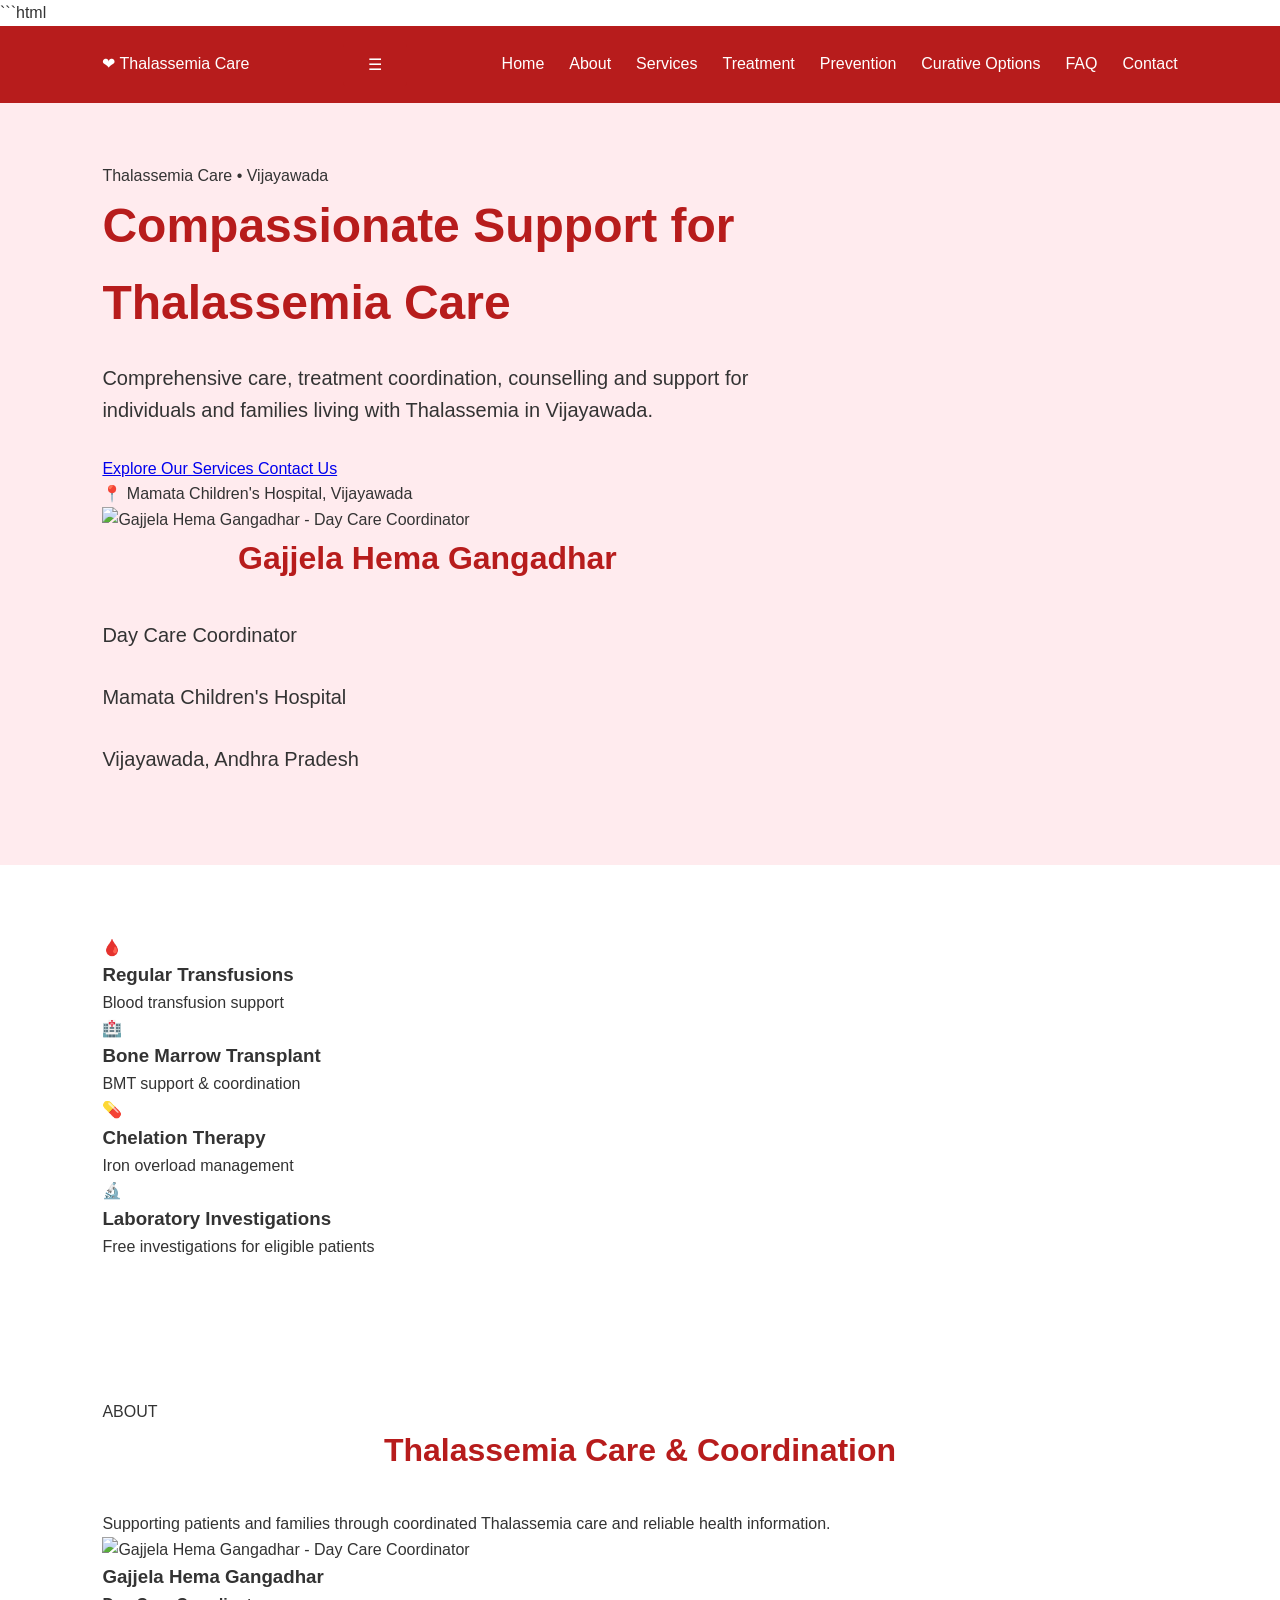
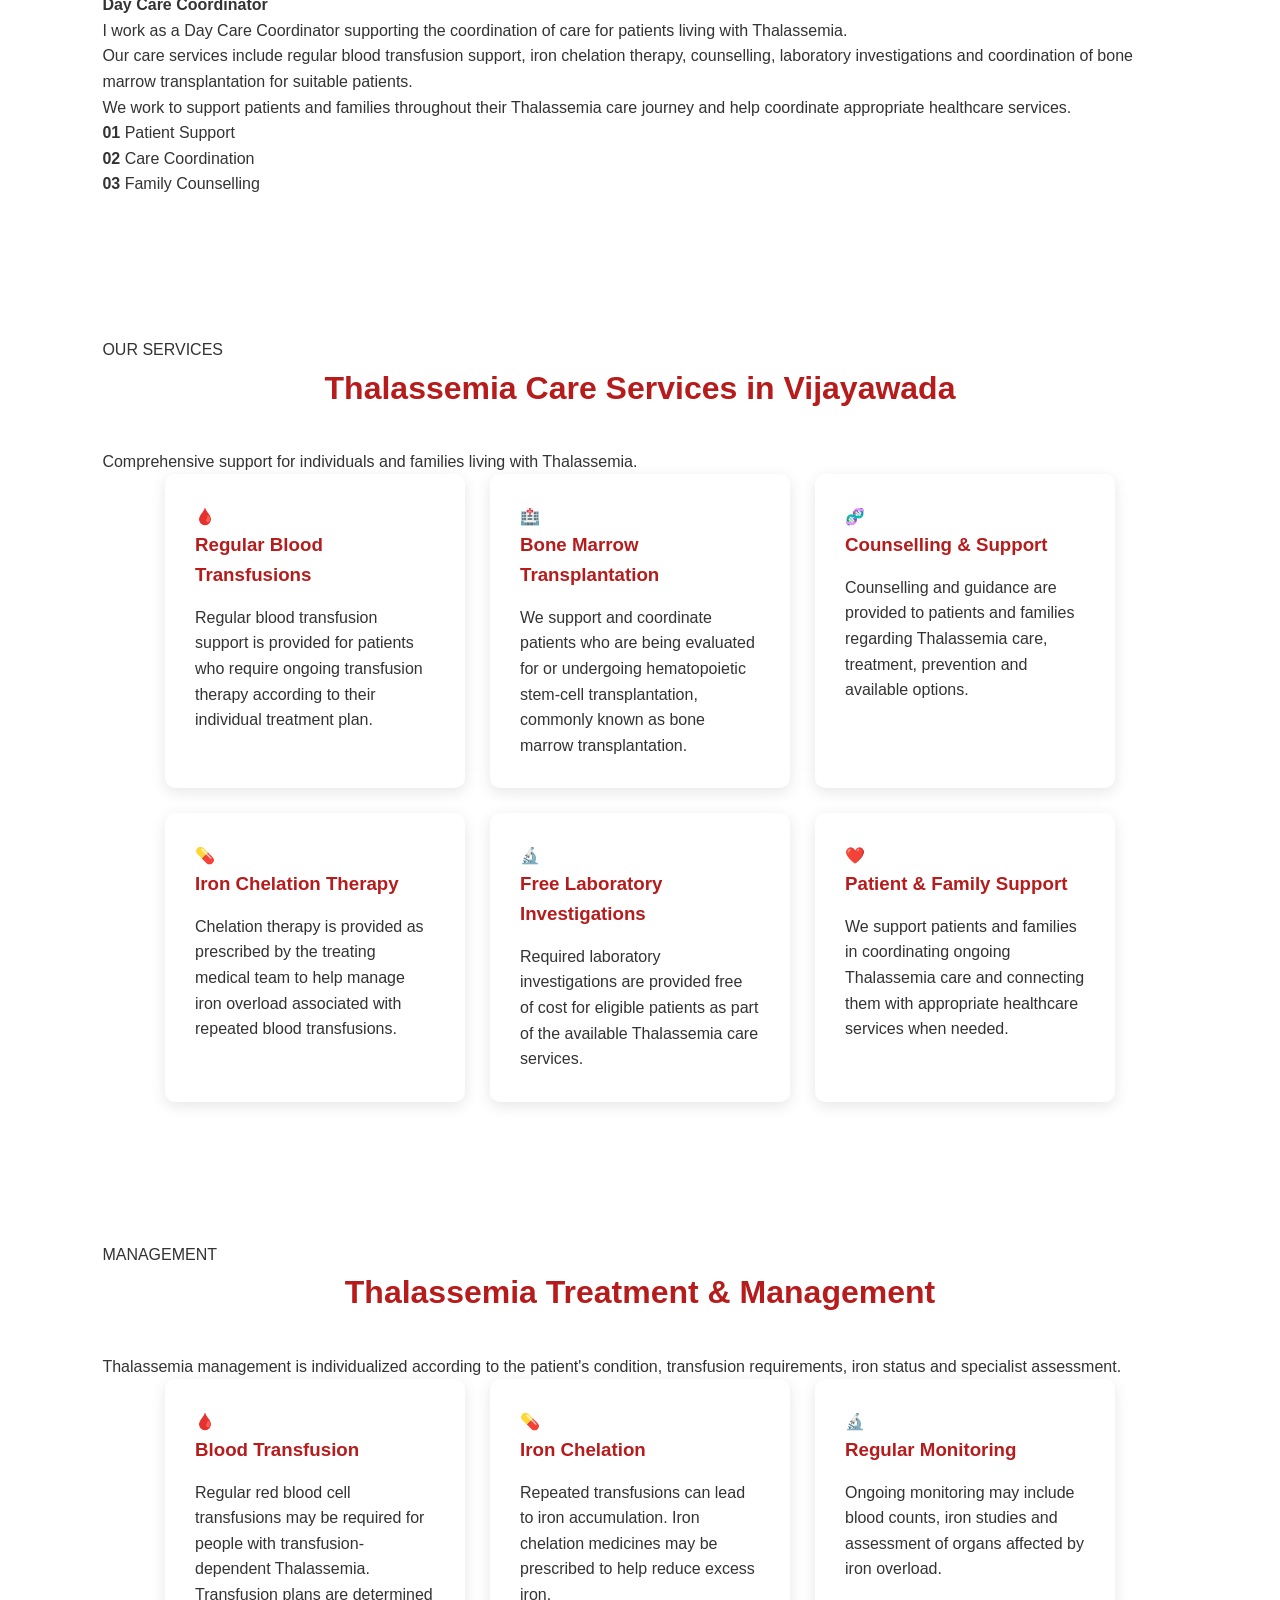
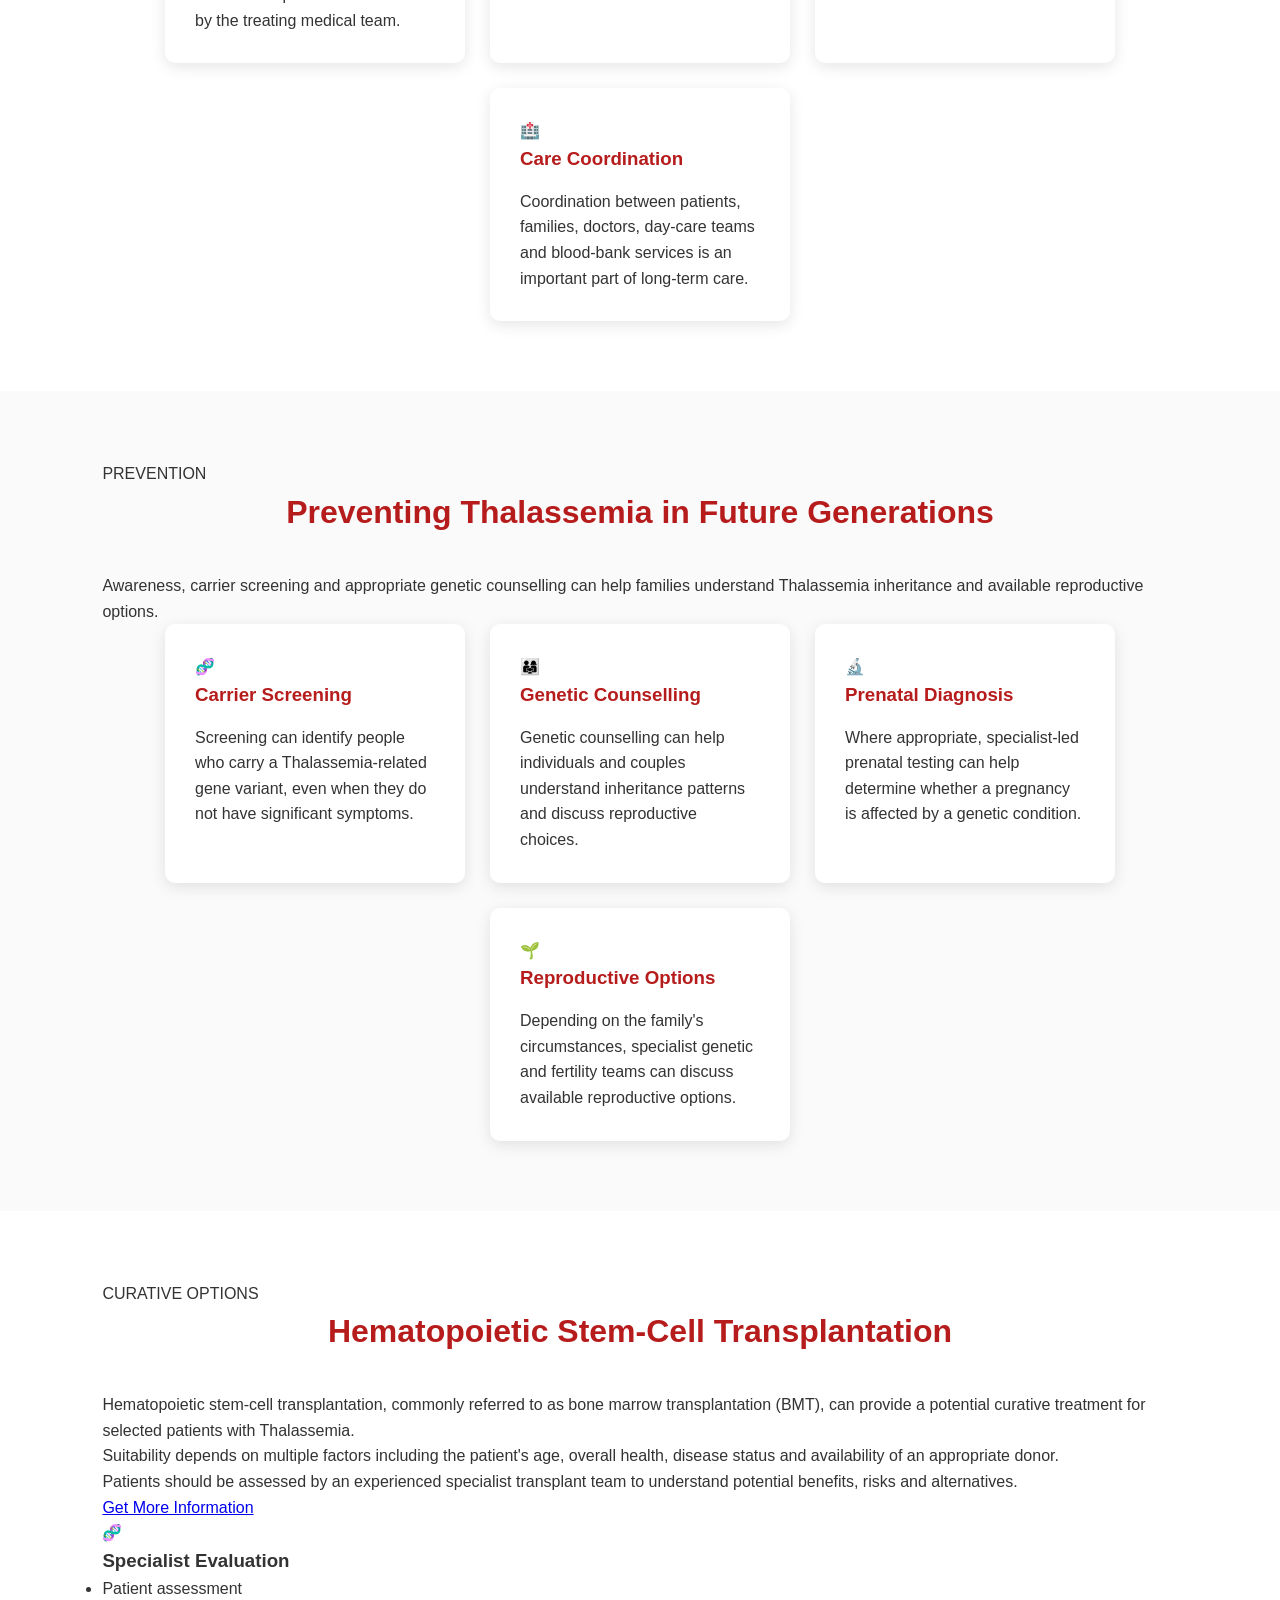
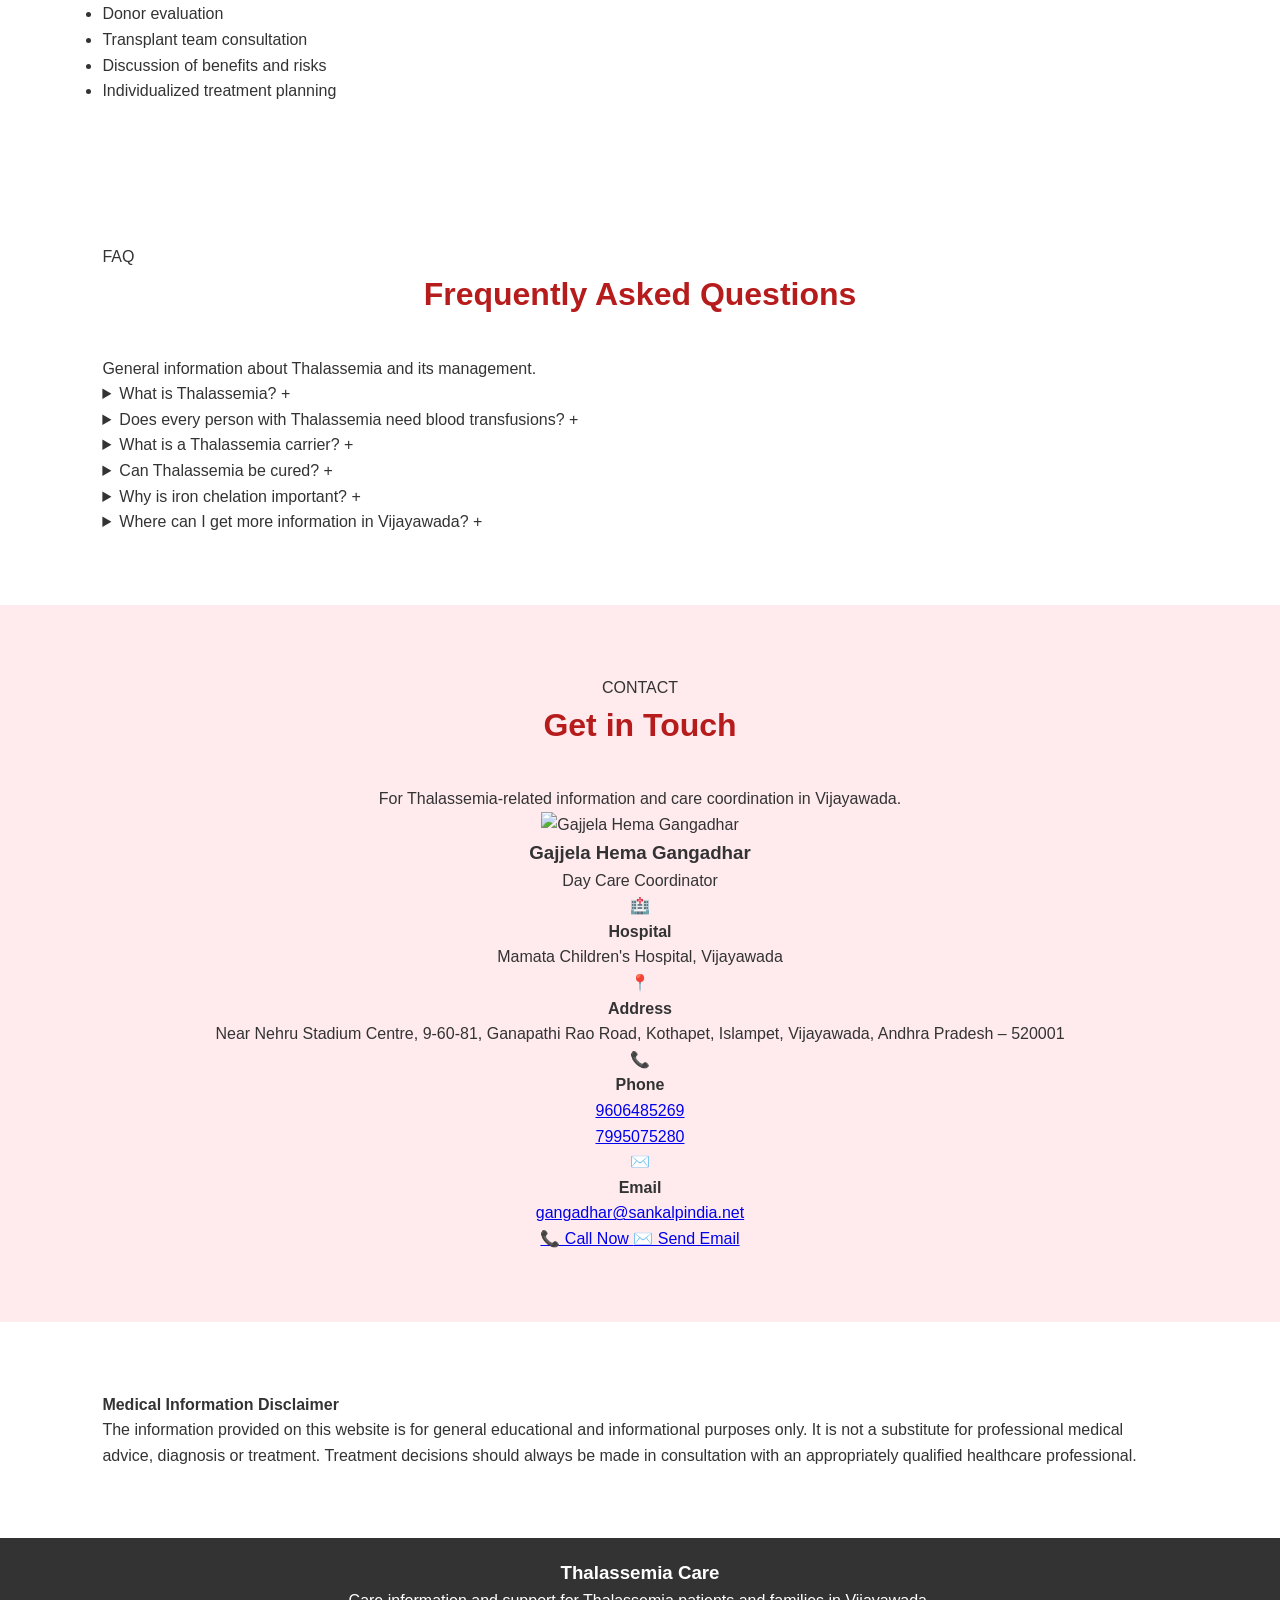
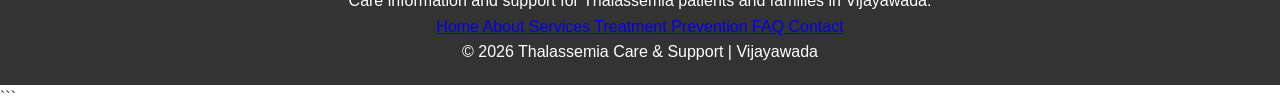
==== index.html @ 4e867a7e "Update index.html" ====
```html
<!DOCTYPE html>
<html lang="en">
<head>
    <meta charset="UTF-8">

    <meta name="viewport" content="width=device-width, initial-scale=1.0">

    <meta name="description"
        content="Thalassemia care and support in Vijayawada including regular blood transfusions, bone marrow transplantation support, counselling, iron chelation and laboratory investigations.">

    <meta name="keywords"
        content="Thalassemia Vijayawada, Thalassemia care Vijayawada, blood transfusion, bone marrow transplant, BMT, iron chelation, Thalassemia counselling, Thalassemia laboratory investigations, Mamata Children's Hospital">

    <meta name="author" content="Gajjela Hema Gangadhar">

    <meta name="robots" content="index, follow">

    <title>Thalassemia Care & Support | Vijayawada</title>

    <link rel="stylesheet" href="style.css">

    <!-- Structured Data -->
    <script type="application/ld+json">
    {
        "@context": "https://schema.org",
        "@type": "MedicalWebPage",
        "name": "Thalassemia Care & Support | Vijayawada",
        "description": "Thalassemia care and support including blood transfusion, counselling, iron chelation, laboratory investigations and bone marrow transplantation support.",
        "about": {
            "@type": "MedicalCondition",
            "name": "Thalassemia"
        },
        "author": {
            "@type": "Person",
            "name": "Gajjela Hema Gangadhar",
            "jobTitle": "Day Care Coordinator"
        },
        "medicalAudience": "Patient",
        "inLanguage": "en-IN"
    }
    </script>
</head>

<body>

    <!-- ================= HEADER ================= -->

    <header class="header">

        <nav class="navbar">

            <a href="#home" class="logo">
                <span class="logo-icon">❤</span>
                <span>Thalassemia Care</span>
            </a>

            <button
                class="menu-toggle"
                id="menuToggle"
                aria-label="Open navigation">
                ☰
            </button>

            <ul class="nav-links" id="navLinks">

                <li>
                    <a href="#home">Home</a>
                </li>

                <li>
                    <a href="#about">About</a>
                </li>

                <li>
                    <a href="#services">Services</a>
                </li>

                <li>
                    <a href="#treatment">Treatment</a>
                </li>

                <li>
                    <a href="#prevention">Prevention</a>
                </li>

                <li>
                    <a href="#cure">Curative Options</a>
                </li>

                <li>
                    <a href="#faq">FAQ</a>
                </li>

                <li>
                    <a href="#contact">Contact</a>
                </li>

            </ul>

        </nav>

    </header>


    <!-- ================= MAIN ================= -->

    <main>


        <!-- ================= HERO ================= -->

        <section id="home" class="hero">

            <div class="hero-container">

                <div class="hero-content">

                    <div class="hero-badge">
                        Thalassemia Care • Vijayawada
                    </div>

                    <h1>
                        Compassionate Support for
                        <span>Thalassemia Care</span>
                    </h1>

                    <p>
                        Comprehensive care, treatment coordination,
                        counselling and support for individuals and
                        families living with Thalassemia in Vijayawada.
                    </p>

                    <div class="hero-buttons">

                        <a
                            href="#services"
                            class="btn btn-primary">
                            Explore Our Services
                        </a>

                        <a
                            href="#contact"
                            class="btn btn-outline">
                            Contact Us
                        </a>

                    </div>

                    <div class="hero-location">
                        📍 Mamata Children's Hospital, Vijayawada
                    </div>

                </div>


                <!-- Profile -->

                <div class="hero-profile">

                    <div class="profile-card">

                        <div class="profile-image-wrapper">

                            <img
                                src="hema.jpg"
                                alt="Gajjela Hema Gangadhar - Day Care Coordinator"
                                class="profile-image">

                        </div>

                        <div class="profile-info">

                            <h2>
                                Gajjela Hema Gangadhar
                            </h2>

                            <p class="designation">
                                Day Care Coordinator
                            </p>

                            <p class="hospital">
                                Mamata Children's Hospital
                            </p>

                            <p class="city">
                                Vijayawada, Andhra Pradesh
                            </p>

                        </div>

                    </div>

                </div>

            </div>

        </section>


        <!-- ================= QUICK INFO ================= -->

        <section class="quick-info">

            <div class="quick-container">

                <div class="quick-item">

                    <div class="quick-icon">
                        🩸
                    </div>

                    <div>
                        <h3>
                            Regular Transfusions
                        </h3>

                        <p>
                            Blood transfusion support
                        </p>
                    </div>

                </div>


                <div class="quick-item">

                    <div class="quick-icon">
                        🏥
                    </div>

                    <div>
                        <h3>
                            Bone Marrow Transplant
                        </h3>

                        <p>
                            BMT support & coordination
                        </p>
                    </div>

                </div>


                <div class="quick-item">

                    <div class="quick-icon">
                        💊
                    </div>

                    <div>
                        <h3>
                            Chelation Therapy
                        </h3>

                        <p>
                            Iron overload management
                        </p>
                    </div>

                </div>


                <div class="quick-item">

                    <div class="quick-icon">
                        🔬
                    </div>

                    <div>
                        <h3>
                            Laboratory Investigations
                        </h3>

                        <p>
                            Free investigations for eligible patients
                        </p>
                    </div>

                </div>

            </div>

        </section>


        <!-- ================= ABOUT ================= -->

        <section id="about" class="section about-section">

            <div class="section-heading">

                <span class="section-label">
                    ABOUT
                </span>

                <h2>
                    Thalassemia Care & Coordination
                </h2>

                <p>
                    Supporting patients and families through coordinated
                    Thalassemia care and reliable health information.
                </p>

            </div>


            <div class="about-container">

                <div class="about-image">

                    <img
                        src="hema.jpg"
                        alt="Gajjela Hema Gangadhar - Day Care Coordinator">

                </div>


                <div class="about-content">

                    <h3>
                        Gajjela Hema Gangadhar
                    </h3>

                    <h4>
                        Day Care Coordinator
                    </h4>

                    <p>
                        I work as a Day Care Coordinator supporting the
                        coordination of care for patients living with
                        Thalassemia.
                    </p>

                    <p>
                        Our care services include regular blood transfusion
                        support, iron chelation therapy, counselling,
                        laboratory investigations and coordination of
                        bone marrow transplantation for suitable patients.
                    </p>

                    <p>
                        We work to support patients and families throughout
                        their Thalassemia care journey and help coordinate
                        appropriate healthcare services.
                    </p>


                    <div class="about-highlights">

                        <div>
                            <strong>01</strong>
                            <span>
                                Patient Support
                            </span>
                        </div>

                        <div>
                            <strong>02</strong>
                            <span>
                                Care Coordination
                            </span>
                        </div>

                        <div>
                            <strong>03</strong>
                            <span>
                                Family Counselling
                            </span>
                        </div>

                    </div>

                </div>

            </div>

        </section>


        <!-- ================= SERVICES ================= -->

        <section
            id="services"
            class="section services-section">

            <div class="section-heading">

                <span class="section-label">
                    OUR SERVICES
                </span>

                <h2>
                    Thalassemia Care Services in Vijayawada
                </h2>

                <p>
                    Comprehensive support for individuals and families
                    living with Thalassemia.
                </p>

            </div>


            <div class="cards">


                <!-- Blood Transfusion -->

                <article class="card service-card">

                    <div class="card-icon">
                        🩸
                    </div>

                    <h3>
                        Regular Blood Transfusions
                    </h3>

                    <p>
                        Regular blood transfusion support is provided
                        for patients who require ongoing transfusion
                        therapy according to their individual treatment
                        plan.
                    </p>

                </article>


                <!-- BMT -->

                <article class="card service-card">

                    <div class="card-icon">
                        🏥
                    </div>

                    <h3>
                        Bone Marrow Transplantation
                    </h3>

                    <p>
                        We support and coordinate patients who are being
                        evaluated for or undergoing hematopoietic
                        stem-cell transplantation, commonly known as
                        bone marrow transplantation.
                    </p>

                </article>


                <!-- Counselling -->

                <article class="card service-card">

                    <div class="card-icon">
                        🧬
                    </div>

                    <h3>
                        Counselling & Support
                    </h3>

                    <p>
                        Counselling and guidance are provided to patients
                        and families regarding Thalassemia care, treatment,
                        prevention and available options.
                    </p>

                </article>


                <!-- Chelation -->

                <article class="card service-card">

                    <div class="card-icon">
                        💊
                    </div>

                    <h3>
                        Iron Chelation Therapy
                    </h3>

                    <p>
                        Chelation therapy is provided as prescribed by
                        the treating medical team to help manage iron
                        overload associated with repeated blood
                        transfusions.
                    </p>

                </article>


                <!-- Laboratory -->

                <article class="card service-card">

                    <div class="card-icon">
                        🔬
                    </div>

                    <h3>
                        Free Laboratory Investigations
                    </h3>

                    <p>
                        Required laboratory investigations are provided
                        free of cost for eligible patients as part of
                        the available Thalassemia care services.
                    </p>

                </article>


                <!-- Patient Support -->

                <article class="card service-card">

                    <div class="card-icon">
                        ❤️
                    </div>

                    <h3>
                        Patient & Family Support
                    </h3>

                    <p>
                        We support patients and families in coordinating
                        ongoing Thalassemia care and connecting them
                        with appropriate healthcare services when needed.
                    </p>

                </article>

            </div>

        </section>


        <!-- ================= TREATMENT ================= -->

        <section
            id="treatment"
            class="section treatment-section">

            <div class="section-heading">

                <span class="section-label">
                    MANAGEMENT
                </span>

                <h2>
                    Thalassemia Treatment & Management
                </h2>

                <p>
                    Thalassemia management is individualized according
                    to the patient's condition, transfusion requirements,
                    iron status and specialist assessment.
                </p>

            </div>


            <div class="cards">

                <article class="card">

                    <div class="card-icon">
                        🩸
                    </div>

                    <h3>
                        Blood Transfusion
                    </h3>

                    <p>
                        Regular red blood cell transfusions may be required
                        for people with transfusion-dependent Thalassemia.
                        Transfusion plans are determined by the treating
                        medical team.
                    </p>

                </article>


                <article class="card">

                    <div class="card-icon">
                        💊
                    </div>

                    <h3>
                        Iron Chelation
                    </h3>

                    <p>
                        Repeated transfusions can lead to iron accumulation.
                        Iron chelation medicines may be prescribed to help
                        reduce excess iron.
                    </p>

                </article>


                <article class="card">

                    <div class="card-icon">
                        🔬
                    </div>

                    <h3>
                        Regular Monitoring
                    </h3>

                    <p>
                        Ongoing monitoring may include blood counts,
                        iron studies and assessment of organs affected
                        by iron overload.
                    </p>

                </article>


                <article class="card">

                    <div class="card-icon">
                        🏥
                    </div>

                    <h3>
                        Care Coordination
                    </h3>

                    <p>
                        Coordination between patients, families, doctors,
                        day-care teams and blood-bank services is an
                        important part of long-term care.
                    </p>

                </article>

            </div>

        </section>


        <!-- ================= PREVENTION ================= -->

        <section
            id="prevention"
            class="section prevention-section">

            <div class="section-heading">

                <span class="section-label">
                    PREVENTION
                </span>

                <h2>
                    Preventing Thalassemia in Future Generations
                </h2>

                <p>
                    Awareness, carrier screening and appropriate genetic
                    counselling can help families understand Thalassemia
                    inheritance and available reproductive options.
                </p>

            </div>


            <div class="cards">

                <article class="card prevention-card">

                    <div class="card-icon">
                        🧬
                    </div>

                    <h3>
                        Carrier Screening
                    </h3>

                    <p>
                        Screening can identify people who carry a
                        Thalassemia-related gene variant, even when
                        they do not have significant symptoms.
                    </p>

                </article>


                <article class="card prevention-card">

                    <div class="card-icon">
                        👨‍👩‍👧
                    </div>

                    <h3>
                        Genetic Counselling
                    </h3>

                    <p>
                        Genetic counselling can help individuals and
                        couples understand inheritance patterns and
                        discuss reproductive choices.
                    </p>

                </article>


                <article class="card prevention-card">

                    <div class="card-icon">
                        🔬
                    </div>

                    <h3>
                        Prenatal Diagnosis
                    </h3>

                    <p>
                        Where appropriate, specialist-led prenatal
                        testing can help determine whether a pregnancy
                        is affected by a genetic condition.
                    </p>

                </article>


                <article class="card prevention-card">

                    <div class="card-icon">
                        🌱
                    </div>

                    <h3>
                        Reproductive Options
                    </h3>

                    <p>
                        Depending on the family's circumstances,
                        specialist genetic and fertility teams can
                        discuss available reproductive options.
                    </p>

                </article>

            </div>

        </section>


        <!-- ================= CURATIVE OPTIONS ================= -->

        <section
            id="cure"
            class="section cure-section">

            <div class="cure-container">

                <div class="cure-content">

                    <span class="section-label">
                        CURATIVE OPTIONS
                    </span>

                    <h2>
                        Hematopoietic Stem-Cell Transplantation
                    </h2>

                    <p>
                        Hematopoietic stem-cell transplantation, commonly
                        referred to as bone marrow transplantation (BMT),
                        can provide a potential curative treatment for
                        selected patients with Thalassemia.
                    </p>

                    <p>
                        Suitability depends on multiple factors including
                        the patient's age, overall health, disease status
                        and availability of an appropriate donor.
                    </p>

                    <p>
                        Patients should be assessed by an experienced
                        specialist transplant team to understand potential
                        benefits, risks and alternatives.
                    </p>

                    <a
                        href="#contact"
                        class="btn btn-primary">
                        Get More Information
                    </a>

                </div>


                <div class="cure-box">

                    <div class="cure-box-icon">
                        🧬
                    </div>

                    <h3>
                        Specialist Evaluation
                    </h3>

                    <ul>

                        <li>
                            Patient assessment
                        </li>

                        <li>
                            Donor evaluation
                        </li>

                        <li>
                            Transplant team consultation
                        </li>

                        <li>
                            Discussion of benefits and risks
                        </li>

                        <li>
                            Individualized treatment planning
                        </li>

                    </ul>

                </div>

            </div>

        </section>


        <!-- ================= FAQ ================= -->

        <section
            id="faq"
            class="section faq-section">

            <div class="section-heading">

                <span class="section-label">
                    FAQ
                </span>

                <h2>
                    Frequently Asked Questions
                </h2>

                <p>
                    General information about Thalassemia and its management.
                </p>

            </div>


            <div class="faq-container">


                <details>

                    <summary>
                        What is Thalassemia?
                        <span>+</span>
                    </summary>

                    <p>
                        Thalassemia is an inherited blood disorder that
                        affects the body's ability to produce normal
                        haemoglobin. The severity and treatment requirements
                        vary between individuals.
                    </p>

                </details>


                <details>

                    <summary>
                        Does every person with Thalassemia need blood transfusions?
                        <span>+</span>
                    </summary>

                    <p>
                        No. Treatment requirements depend on the type and
                        severity of Thalassemia. People with transfusion-
                        dependent disease may require regular transfusions,
                        while others may not.
                    </p>

                </details>


                <details>

                    <summary>
                        What is a Thalassemia carrier?
                        <span>+</span>
                    </summary>

                    <p>
                        A carrier has a genetic change associated with
                        Thalassemia but generally does not have the severe
                        form of the disease. Carrier status can be identified
                        through appropriate blood and genetic testing.
                    </p>

                </details>


                <details>

                    <summary>
                        Can Thalassemia be cured?
                        <span>+</span>
                    </summary>

                    <p>
                        Hematopoietic stem-cell transplantation can be
                        potentially curative for selected patients.
                        Eligibility and suitability must be assessed by
                        a specialist transplant team.
                    </p>

                </details>


                <details>

                    <summary>
                        Why is iron chelation important?
                        <span>+</span>
                    </summary>

                    <p>
                        Repeated blood transfusions can cause iron to build
                        up in the body. Excess iron can affect organs, so
                        appropriate monitoring and chelation therapy may
                        be recommended by the treating team.
                    </p>

                </details>


                <details>

                    <summary>
                        Where can I get more information in Vijayawada?
                        <span>+</span>
                    </summary>

                    <p>
                        You can contact the Day Care Coordinator using the
                        contact details provided below for information and
                        care coordination at Mamata Children's Hospital,
                        Vijayawada.
                    </p>

                </details>

            </div>

        </section>


        <!-- ================= CONTACT ================= -->

        <section
            id="contact"
            class="section contact-section">

            <div class="contact-container">

                <div class="contact-heading">

                    <span class="section-label">
                        CONTACT
                    </span>

                    <h2>
                        Get in Touch
                    </h2>

                    <p>
                        For Thalassemia-related information and care
                        coordination in Vijayawada.
                    </p>

                </div>


                <div class="contact-card">


                    <div class="contact-profile">

                        <img
                            src="hema.jpg"
                            alt="Gajjela Hema Gangadhar">

                        <div>

                            <h3>
                                Gajjela Hema Gangadhar
                            </h3>

                            <p>
                                Day Care Coordinator
                            </p>

                        </div>

                    </div>


                    <div class="contact-details">


                        <div class="contact-item">

                            <span class="contact-icon">
                                🏥
                            </span>

                            <div>

                                <strong>
                                    Hospital
                                </strong>

                                <p>
                                    Mamata Children's Hospital,
                                    Vijayawada
                                </p>

                            </div>

                        </div>


                        <div class="contact-item">

                            <span class="contact-icon">
                                📍
                            </span>

                            <div>

                                <strong>
                                    Address
                                </strong>

                                <p>
                                    Near Nehru Stadium Centre,
                                    9-60-81, Ganapathi Rao Road,
                                    Kothapet, Islampet,
                                    Vijayawada, Andhra Pradesh – 520001
                                </p>

                            </div>

                        </div>


                        <div class="contact-item">

                            <span class="contact-icon">
                                📞
                            </span>

                            <div>

                                <strong>
                                    Phone
                                </strong>

                                <p>

                                    <a href="tel:+919606485269">
                                        9606485269
                                    </a>

                                    <br>

                                    <a href="tel:+917995075280">
                                        7995075280
                                    </a>

                                </p>

                            </div>

                        </div>


                        <div class="contact-item">

                            <span class="contact-icon">
                                ✉️
                            </span>

                            <div>

                                <strong>
                                    Email
                                </strong>

                                <p>

                                    <a href="mailto:gangadhar@sankalpindia.net">
                                        gangadhar@sankalpindia.net
                                    </a>

                                </p>

                            </div>

                        </div>

                    </div>


                    <div class="contact-buttons">

                        <a
                            href="tel:+919606485269"
                            class="btn btn-primary">
                            📞 Call Now
                        </a>

                        <a
                            href="mailto:gangadhar@sankalpindia.net"
                            class="btn btn-outline">
                            ✉️ Send Email
                        </a>

                    </div>

                </div>

            </div>

        </section>


        <!-- ================= DISCLAIMER ================= -->

        <section class="disclaimer">

            <div>

                <strong>
                    Medical Information Disclaimer
                </strong>

                <p>
                    The information provided on this website is for general
                    educational and informational purposes only. It is not
                    a substitute for professional medical advice, diagnosis
                    or treatment. Treatment decisions should always be made
                    in consultation with an appropriately qualified
                    healthcare professional.
                </p>

            </div>

        </section>

    </main>


    <!-- ================= FOOTER ================= -->

    <footer class="footer">

        <div class="footer-container">

            <div>

                <h3>
                    Thalassemia Care
                </h3>

                <p>
                    Care information and support for Thalassemia patients
                    and families in Vijayawada.
                </p>

            </div>


            <div class="footer-links">

                <a href="#home">
                    Home
                </a>

                <a href="#about">
                    About
                </a>

                <a href="#services">
                    Services
                </a>

                <a href="#treatment">
                    Treatment
                </a>

                <a href="#prevention">
                    Prevention
                </a>

                <a href="#faq">
                    FAQ
                </a>

                <a href="#contact">
                    Contact
                </a>

            </div>

        </div>


        <div class="footer-bottom">

            <p>
                © 2026 Thalassemia Care & Support | Vijayawada
            </p>

        </div>

    </footer>


    <script src="script.js"></script>

</body>
</html>
```
---- style.css ----
* {
    margin: 0;
    padding: 0;
    box-sizing: border-box;
}

body {
    font-family: Arial, sans-serif;
    line-height: 1.6;
    color: #333;
}

header {
    background: #b71c1c;
    color: white;
    padding: 15px 8%;
}

nav {
    display: flex;
    justify-content: space-between;
    align-items: center;
}

nav ul {
    display: flex;
    list-style: none;
    gap: 25px;
}

nav a {
    color: white;
    text-decoration: none;
}

.hero {
    min-height: 500px;
    display: flex;
    align-items: center;
    padding: 60px 8%;
    background: #ffebee;
}

.hero-content {
    max-width: 650px;
}

.hero h1 {
    font-size: 48px;
    color: #b71c1c;
    margin-bottom: 20px;
}

.hero p {
    font-size: 20px;
    margin-bottom: 30px;
}

button {
    background: #b71c1c;
    color: white;
    border: none;
    padding: 14px 25px;
    border-radius: 6px;
    cursor: pointer;
    font-size: 16px;
}

section {
    padding: 70px 8%;
}

section h2 {
    text-align: center;
    color: #b71c1c;
    margin-bottom: 35px;
    font-size: 32px;
}

section > p {
    max-width: 900px;
    margin: 10px auto;
    text-align: center;
}

.cards {
    display: flex;
    justify-content: center;
    gap: 25px;
    flex-wrap: wrap;
}

.card {
    width: 300px;
    padding: 30px;
    background: white;
    border-radius: 10px;
    box-shadow: 0 4px 15px rgba(0,0,0,0.1);
}

.card h3 {
    color: #b71c1c;
    margin-bottom: 15px;
}

#prevention {
    background: #fafafa;
}

#contact {
    text-align: center;
    background: #ffebee;
}

footer {
    background: #333;
    color: white;
    text-align: center;
    padding: 20px;
}


/* Mobile Responsive */

@media (max-width: 768px) {

    nav {
        flex-direction: column;
        gap: 15px;
    }

    nav ul {
        flex-wrap: wrap;
        justify-content: center;
    }

    .hero h1 {
        font-size: 36px;
    }

    .cards {
        flex-direction: column;
        align-items: center;
    }

}
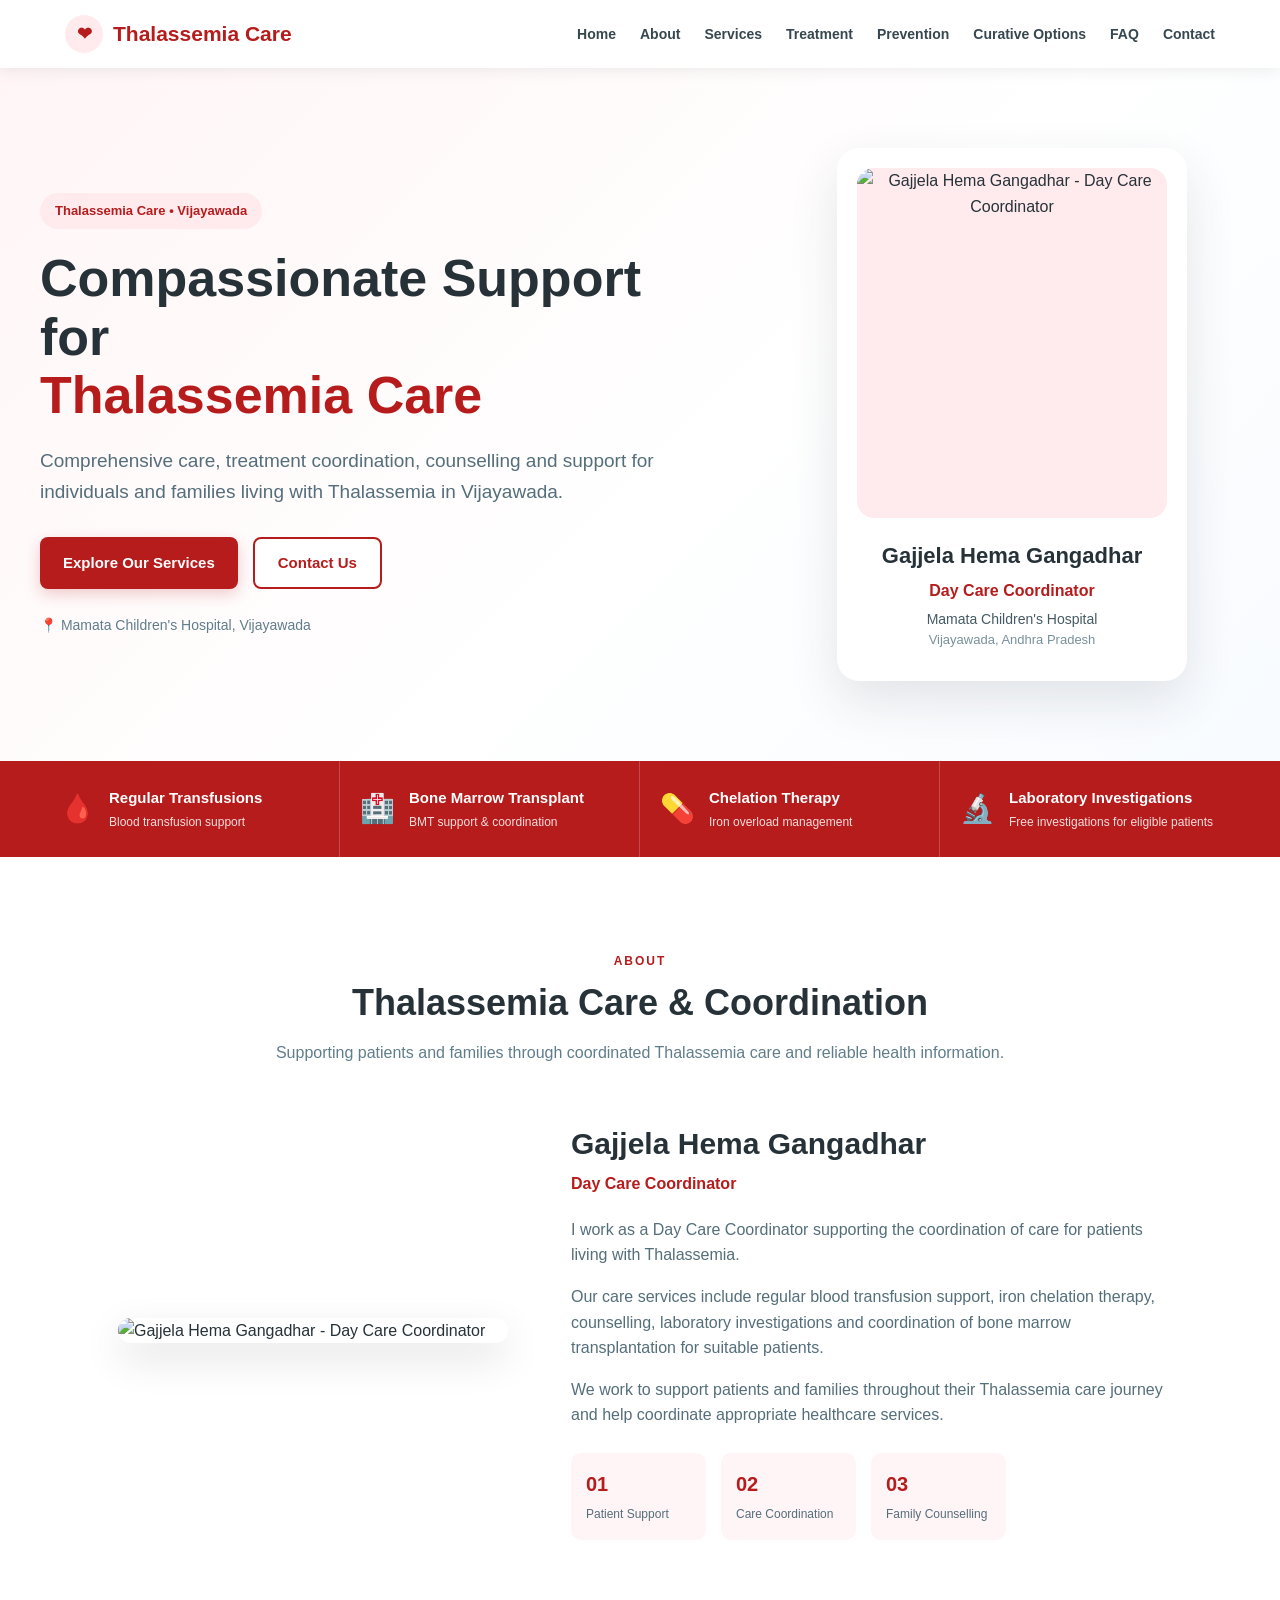
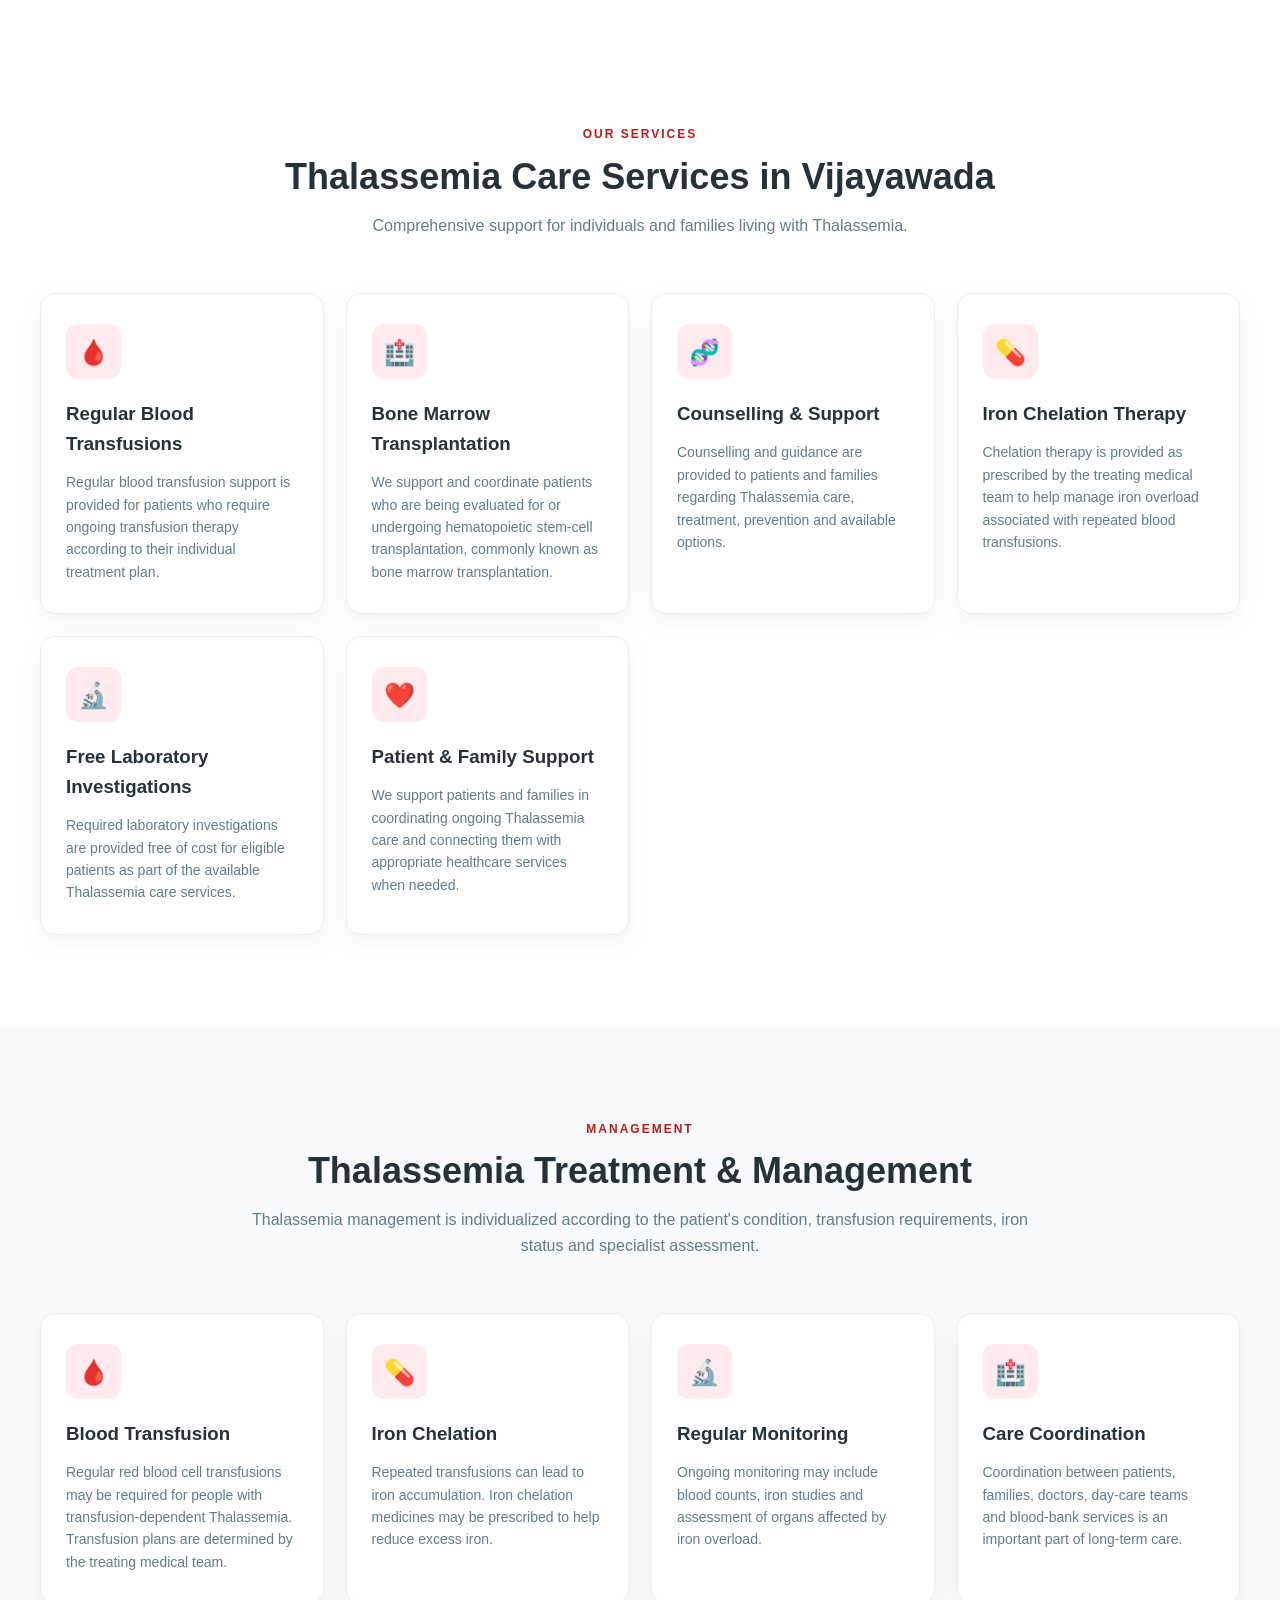
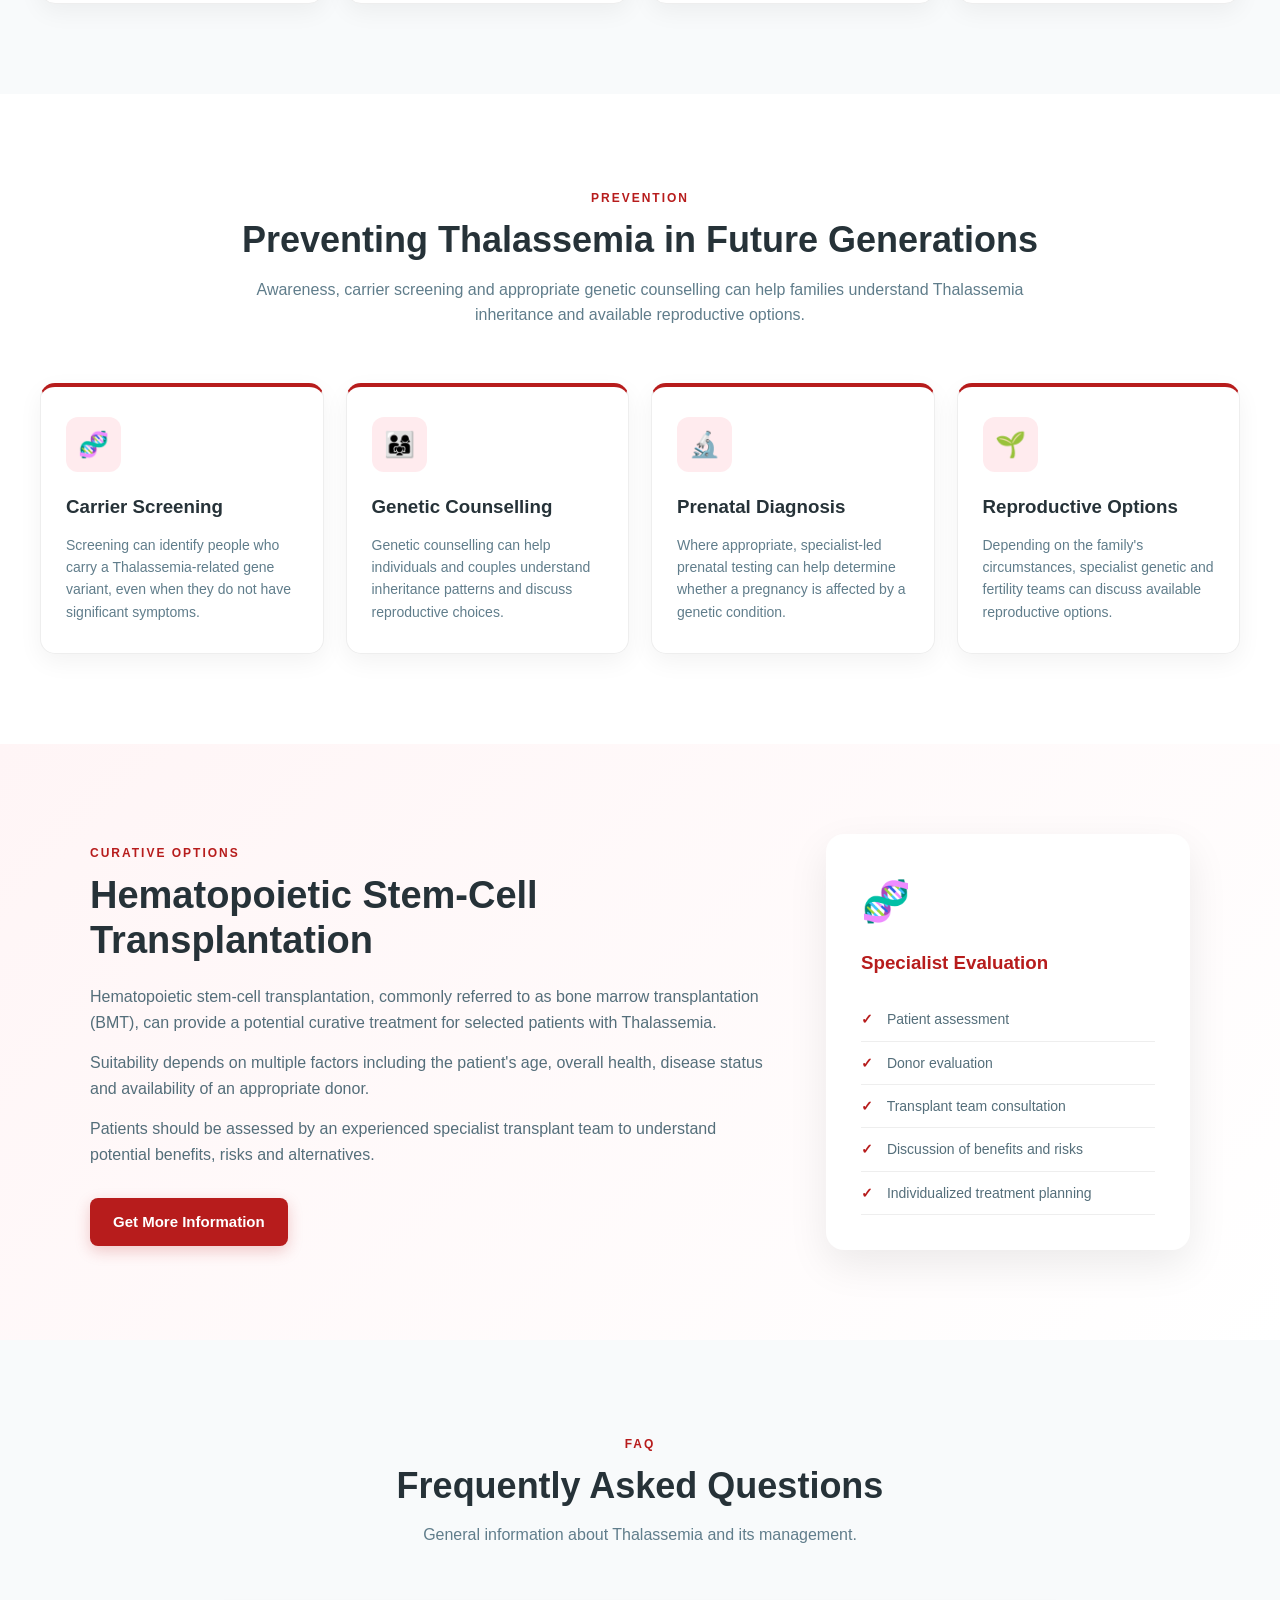
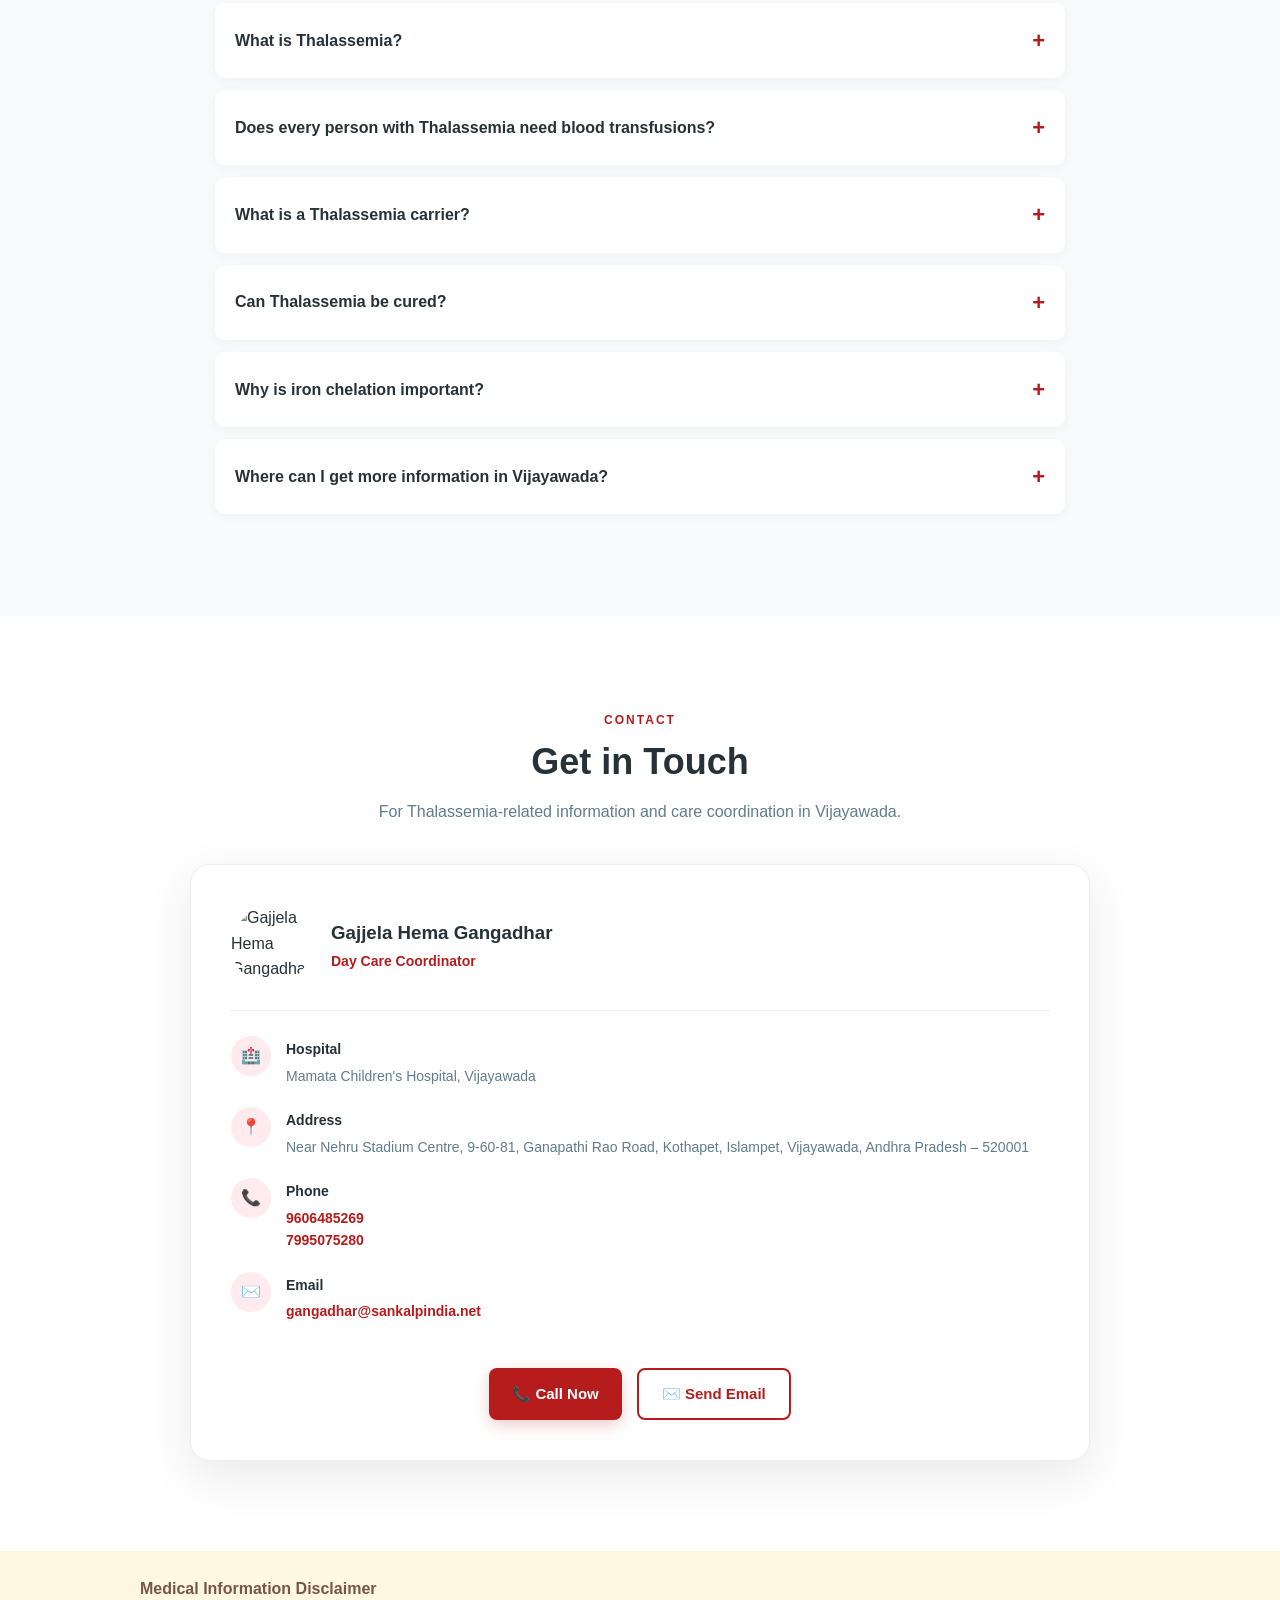
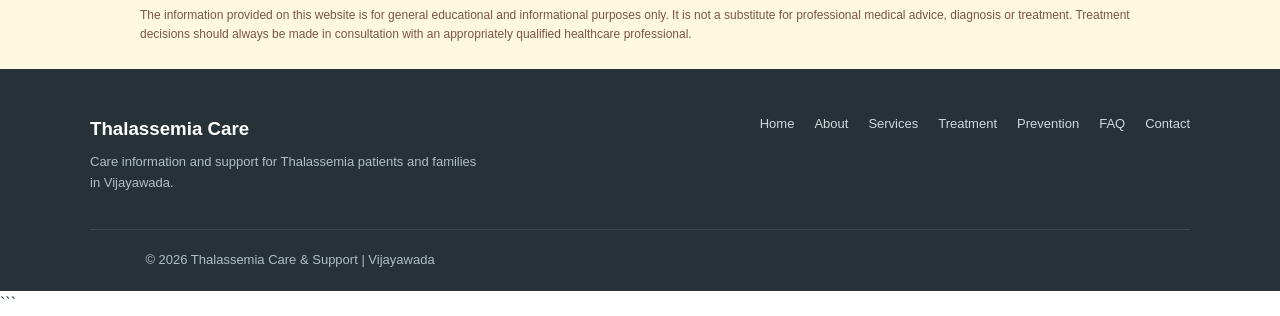
==== commit 40afa533: "Update index.html" ====
--- a/index.html
+++ b/index.html
@@ -1,4 +1,4 @@
-```html
+
 <!DOCTYPE html>
 <html lang="en">
 <head>
--- a/style.css
+++ b/style.css
@@ -1,146 +1,1119 @@
+/* =========================================
+   RESET
+========================================= */
+
 * {
     margin: 0;
     padding: 0;
     box-sizing: border-box;
 }
 
+html {
+    scroll-behavior: smooth;
+    scroll-padding-top: 80px;
+}
+
 body {
-    font-family: Arial, sans-serif;
+    font-family: Arial, Helvetica, sans-serif;
     line-height: 1.6;
-    color: #333;
-}
-
-header {
+    color: #263238;
+    background: #ffffff;
+}
+
+img {
+    max-width: 100%;
+    display: block;
+}
+
+a {
+    text-decoration: none;
+}
+
+button {
+    font-family: inherit;
+}
+
+
+/* =========================================
+   HEADER
+========================================= */
+
+.header {
+    position: sticky;
+    top: 0;
+    z-index: 1000;
+    background: #ffffff;
+    box-shadow: 0 2px 15px rgba(0, 0, 0, 0.08);
+}
+
+.navbar {
+    max-width: 1200px;
+    margin: auto;
+    padding: 15px 25px;
+
+    display: flex;
+    align-items: center;
+    justify-content: space-between;
+}
+
+.logo {
+    display: flex;
+    align-items: center;
+    gap: 10px;
+
+    color: #b71c1c;
+    font-size: 21px;
+    font-weight: 700;
+}
+
+.logo-icon {
+    width: 38px;
+    height: 38px;
+
+    display: flex;
+    align-items: center;
+    justify-content: center;
+
+    background: #ffebee;
+    border-radius: 50%;
+
+    font-size: 18px;
+}
+
+.nav-links {
+    display: flex;
+    align-items: center;
+    gap: 24px;
+
+    list-style: none;
+}
+
+.nav-links a {
+    color: #37474f;
+    font-size: 14px;
+    font-weight: 600;
+
+    transition: 0.3s;
+}
+
+.nav-links a:hover {
+    color: #b71c1c;
+}
+
+.menu-toggle {
+    display: none;
+
+    border: none;
+    background: transparent;
+
+    font-size: 27px;
+    cursor: pointer;
+}
+
+
+/* =========================================
+   HERO
+========================================= */
+
+.hero {
+    background:
+        linear-gradient(
+            135deg,
+            #fff5f6 0%,
+            #ffffff 55%,
+            #f8fbff 100%
+        );
+
+    padding: 80px 25px;
+}
+
+.hero-container {
+    max-width: 1200px;
+    margin: auto;
+
+    display: grid;
+    grid-template-columns: 1.2fr 0.8fr;
+    gap: 60px;
+
+    align-items: center;
+}
+
+.hero-badge {
+    display: inline-block;
+
+    padding: 8px 15px;
+    margin-bottom: 20px;
+
+    background: #ffebee;
+    color: #b71c1c;
+
+    border-radius: 30px;
+
+    font-size: 13px;
+    font-weight: 700;
+}
+
+.hero h1 {
+    font-size: 52px;
+    line-height: 1.12;
+
+    color: #263238;
+
+    margin-bottom: 22px;
+}
+
+.hero h1 span {
+    display: block;
+    color: #b71c1c;
+}
+
+.hero-content > p {
+    max-width: 650px;
+
+    font-size: 19px;
+    color: #546e7a;
+
+    margin-bottom: 30px;
+}
+
+.hero-buttons {
+    display: flex;
+    gap: 15px;
+    flex-wrap: wrap;
+}
+
+.btn {
+    display: inline-flex;
+    align-items: center;
+    justify-content: center;
+
+    min-height: 48px;
+
+    padding: 12px 23px;
+
+    border-radius: 8px;
+
+    font-size: 15px;
+    font-weight: 700;
+
+    transition: 0.3s;
+}
+
+.btn-primary {
     background: #b71c1c;
-    color: white;
-    padding: 15px 8%;
-}
-
-nav {
+    color: #ffffff;
+
+    box-shadow: 0 5px 15px rgba(183, 28, 28, 0.22);
+}
+
+.btn-primary:hover {
+    background: #8e1515;
+    transform: translateY(-2px);
+}
+
+.btn-outline {
+    border: 2px solid #b71c1c;
+    color: #b71c1c;
+    background: #ffffff;
+}
+
+.btn-outline:hover {
+    background: #ffebee;
+}
+
+.hero-location {
+    margin-top: 25px;
+
+    color: #607d8b;
+    font-size: 14px;
+}
+
+
+/* =========================================
+   PROFILE CARD
+========================================= */
+
+.hero-profile {
+    display: flex;
+    justify-content: center;
+}
+
+.profile-card {
+    width: 350px;
+
+    background: #ffffff;
+
+    border-radius: 22px;
+
+    padding: 20px;
+
+    box-shadow:
+        0 20px 50px rgba(38, 50, 56, 0.12);
+
+    text-align: center;
+}
+
+.profile-image-wrapper {
+    width: 100%;
+    height: 350px;
+
+    overflow: hidden;
+
+    border-radius: 17px;
+
+    background: #ffebee;
+}
+
+.profile-image {
+    width: 100%;
+    height: 100%;
+
+    object-fit: cover;
+}
+
+.profile-info {
+    padding: 20px 10px 10px;
+}
+
+.profile-info h2 {
+    color: #263238;
+    font-size: 22px;
+    margin-bottom: 5px;
+}
+
+.designation {
+    color: #b71c1c;
+    font-weight: 700;
+    margin-bottom: 4px;
+}
+
+.hospital {
+    color: #455a64;
+    font-size: 14px;
+}
+
+.city {
+    color: #78909c;
+    font-size: 13px;
+}
+
+
+/* =========================================
+   QUICK INFO
+========================================= */
+
+.quick-info {
+    background: #b71c1c;
+    color: #ffffff;
+}
+
+.quick-container {
+    max-width: 1200px;
+    margin: auto;
+
+    display: grid;
+    grid-template-columns: repeat(4, 1fr);
+}
+
+.quick-item {
+    display: flex;
+    align-items: center;
+    gap: 14px;
+
+    padding: 25px 20px;
+
+    border-right: 1px solid rgba(255, 255, 255, 0.2);
+}
+
+.quick-item:last-child {
+    border-right: none;
+}
+
+.quick-icon {
+    font-size: 28px;
+}
+
+.quick-item h3 {
+    font-size: 15px;
+    margin-bottom: 3px;
+}
+
+.quick-item p {
+    font-size: 12px;
+    opacity: 0.85;
+}
+
+
+/* =========================================
+   GENERAL SECTIONS
+========================================= */
+
+.section {
+    padding: 90px 25px;
+}
+
+.section-heading {
+    max-width: 800px;
+
+    margin: 0 auto 55px;
+
+    text-align: center;
+}
+
+.section-label {
+    display: inline-block;
+
+    color: #b71c1c;
+
+    font-size: 12px;
+    font-weight: 800;
+
+    letter-spacing: 2px;
+
+    margin-bottom: 10px;
+}
+
+.section-heading h2,
+.contact-heading h2 {
+    color: #263238;
+
+    font-size: 36px;
+    line-height: 1.2;
+
+    margin-bottom: 15px;
+}
+
+.section-heading p {
+    color: #607d8b;
+}
+
+
+/* =========================================
+   ABOUT
+========================================= */
+
+.about-section {
+    background: #ffffff;
+}
+
+.about-container {
+    max-width: 1050px;
+    margin: auto;
+
+    display: grid;
+    grid-template-columns: 0.8fr 1.2fr;
+    gap: 60px;
+
+    align-items: center;
+}
+
+.about-image img {
+    width: 100%;
+    max-width: 390px;
+
+    margin: auto;
+
+    border-radius: 20px;
+
+    box-shadow: 0 15px 40px rgba(0, 0, 0, 0.12);
+}
+
+.about-content h3 {
+    color: #263238;
+    font-size: 30px;
+    margin-bottom: 3px;
+}
+
+.about-content h4 {
+    color: #b71c1c;
+    margin-bottom: 20px;
+}
+
+.about-content p {
+    color: #546e7a;
+    margin-bottom: 16px;
+}
+
+.about-highlights {
+    display: flex;
+    gap: 15px;
+    margin-top: 25px;
+    flex-wrap: wrap;
+}
+
+.about-highlights div {
+    min-width: 135px;
+
+    padding: 15px;
+
+    background: #fff5f6;
+
+    border-radius: 10px;
+}
+
+.about-highlights strong {
+    display: block;
+
+    color: #b71c1c;
+    font-size: 20px;
+}
+
+.about-highlights span {
+    font-size: 12px;
+    color: #546e7a;
+}
+
+
+/* =========================================
+   CARDS
+========================================= */
+
+.treatment-section {
+    background: #f8fafb;
+}
+
+.cards {
+    max-width: 1200px;
+
+    margin: auto;
+
+    display: grid;
+    grid-template-columns: repeat(4, 1fr);
+    gap: 22px;
+}
+
+.card {
+    background: #ffffff;
+
+    padding: 30px 25px;
+
+    border-radius: 15px;
+
+    border: 1px solid #eeeeee;
+
+    box-shadow: 0 8px 25px rgba(0, 0, 0, 0.05);
+
+    transition: 0.3s;
+}
+
+.card:hover {
+    transform: translateY(-6px);
+
+    box-shadow: 0 15px 35px rgba(0, 0, 0, 0.09);
+}
+
+.card-icon {
+    width: 55px;
+    height: 55px;
+
+    display: flex;
+    align-items: center;
+    justify-content: center;
+
+    background: #ffebee;
+
+    border-radius: 12px;
+
+    font-size: 25px;
+
+    margin-bottom: 20px;
+}
+
+.card h3 {
+    color: #263238;
+    margin-bottom: 12px;
+}
+
+.card p {
+    color: #607d8b;
+    font-size: 14px;
+}
+
+
+/* =========================================
+   PREVENTION
+========================================= */
+
+.prevention-section {
+    background: #ffffff;
+}
+
+.prevention-card {
+    border-top: 4px solid #b71c1c;
+}
+
+
+/* =========================================
+   CURATIVE OPTIONS
+========================================= */
+
+.cure-section {
+    background:
+        linear-gradient(
+            135deg,
+            #fff5f6,
+            #ffffff
+        );
+}
+
+.cure-container {
+    max-width: 1100px;
+
+    margin: auto;
+
+    display: grid;
+    grid-template-columns: 1.3fr 0.7fr;
+    gap: 60px;
+
+    align-items: center;
+}
+
+.cure-content h2 {
+    font-size: 38px;
+    color: #263238;
+
+    line-height: 1.2;
+
+    margin-bottom: 20px;
+}
+
+.cure-content p {
+    color: #546e7a;
+    margin-bottom: 15px;
+}
+
+.cure-content .btn {
+    margin-top: 15px;
+}
+
+.cure-box {
+    background: #ffffff;
+
+    padding: 35px;
+
+    border-radius: 18px;
+
+    box-shadow: 0 15px 40px rgba(0, 0, 0, 0.08);
+}
+
+.cure-box-icon {
+    font-size: 40px;
+    margin-bottom: 15px;
+}
+
+.cure-box h3 {
+    color: #b71c1c;
+    margin-bottom: 20px;
+}
+
+.cure-box ul {
+    list-style: none;
+}
+
+.cure-box li {
+    padding: 10px 0;
+
+    border-bottom: 1px solid #eeeeee;
+
+    color: #546e7a;
+
+    font-size: 14px;
+}
+
+.cure-box li::before {
+    content: "✓";
+
+    color: #b71c1c;
+
+    font-weight: bold;
+
+    margin-right: 10px;
+}
+
+
+/* =========================================
+   FAQ
+========================================= */
+
+.faq-section {
+    background: #f8fafb;
+}
+
+.faq-container {
+    max-width: 850px;
+
+    margin: auto;
+}
+
+.faq-container details {
+    background: #ffffff;
+
+    margin-bottom: 12px;
+
+    border-radius: 10px;
+
+    box-shadow: 0 3px 12px rgba(0, 0, 0, 0.04);
+
+    overflow: hidden;
+}
+
+.faq-container summary {
+    padding: 20px;
+
+    cursor: pointer;
+
+    list-style: none;
+
+    font-weight: 700;
+
+    color: #263238;
+
     display: flex;
     justify-content: space-between;
     align-items: center;
 }
 
-nav ul {
-    display: flex;
-    list-style: none;
-    gap: 25px;
-}
-
-nav a {
-    color: white;
-    text-decoration: none;
-}
-
-.hero {
-    min-height: 500px;
-    display: flex;
-    align-items: center;
-    padding: 60px 8%;
+.faq-container summary::-webkit-details-marker {
+    display: none;
+}
+
+.faq-container summary span {
+    color: #b71c1c;
+    font-size: 22px;
+}
+
+.faq-container details[open] summary span {
+    transform: rotate(45deg);
+}
+
+.faq-container details p {
+    padding: 0 20px 20px;
+
+    color: #607d8b;
+
+    font-size: 14px;
+}
+
+
+/* =========================================
+   CONTACT
+========================================= */
+
+.contact-section {
+    background: #ffffff;
+}
+
+.contact-container {
+    max-width: 900px;
+    margin: auto;
+}
+
+.contact-heading {
+    text-align: center;
+    margin-bottom: 40px;
+}
+
+.contact-heading p {
+    color: #607d8b;
+}
+
+.contact-card {
+    background: #ffffff;
+
+    padding: 40px;
+
+    border-radius: 20px;
+
+    box-shadow: 0 15px 50px rgba(0, 0, 0, 0.09);
+
+    border: 1px solid #eeeeee;
+}
+
+.contact-profile {
+    display: flex;
+    align-items: center;
+
+    gap: 20px;
+
+    padding-bottom: 25px;
+
+    border-bottom: 1px solid #eeeeee;
+}
+
+.contact-profile img {
+    width: 80px;
+    height: 80px;
+
+    object-fit: cover;
+
+    border-radius: 50%;
+}
+
+.contact-profile h3 {
+    color: #263238;
+    margin-bottom: 3px;
+}
+
+.contact-profile p {
+    color: #b71c1c;
+    font-size: 14px;
+    font-weight: 700;
+}
+
+.contact-details {
+    padding: 25px 0;
+}
+
+.contact-item {
+    display: flex;
+
+    gap: 15px;
+
+    margin-bottom: 20px;
+}
+
+.contact-icon {
+    width: 40px;
+    height: 40px;
+
+    flex-shrink: 0;
+
+    display: flex;
+    align-items: center;
+    justify-content: center;
+
     background: #ffebee;
-}
-
-.hero-content {
-    max-width: 650px;
-}
-
-.hero h1 {
-    font-size: 48px;
-    color: #b71c1c;
-    margin-bottom: 20px;
-}
-
-.hero p {
-    font-size: 20px;
-    margin-bottom: 30px;
-}
-
-button {
-    background: #b71c1c;
-    color: white;
-    border: none;
-    padding: 14px 25px;
-    border-radius: 6px;
-    cursor: pointer;
-    font-size: 16px;
-}
-
-section {
-    padding: 70px 8%;
-}
-
-section h2 {
+
+    border-radius: 50%;
+}
+
+.contact-item strong {
+    color: #263238;
+
+    font-size: 14px;
+}
+
+.contact-item p {
+    color: #607d8b;
+
+    font-size: 14px;
+
+    margin-top: 3px;
+}
+
+.contact-item a {
+    color: #b71c1c;
+    font-weight: 600;
+}
+
+.contact-buttons {
+    display: flex;
+
+    justify-content: center;
+
+    gap: 15px;
+
+    flex-wrap: wrap;
+}
+
+
+/* =========================================
+   DISCLAIMER
+========================================= */
+
+.disclaimer {
+    background: #fff8e1;
+
+    padding: 25px;
+}
+
+.disclaimer > div {
+    max-width: 1000px;
+    margin: auto;
+}
+
+.disclaimer strong {
+    display: block;
+
+    color: #795548;
+
+    margin-bottom: 5px;
+}
+
+.disclaimer p {
+    color: #795548;
+
+    font-size: 12px;
+}
+
+
+/* =========================================
+   FOOTER
+========================================= */
+
+.footer {
+    background: #263238;
+    color: #ffffff;
+
+    padding: 45px 25px 20px;
+}
+
+.footer-container {
+    max-width: 1100px;
+
+    margin: auto;
+
+    display: flex;
+
+    justify-content: space-between;
+
+    gap: 40px;
+}
+
+.footer h3 {
+    margin-bottom: 8px;
+}
+
+.footer p {
+    color: #b0bec5;
+
+    font-size: 13px;
+
+    max-width: 400px;
+}
+
+.footer-links {
+    display: flex;
+
+    gap: 20px;
+
+    flex-wrap: wrap;
+
+    align-content: flex-start;
+}
+
+.footer-links a {
+    color: #cfd8dc;
+
+    font-size: 13px;
+}
+
+.footer-links a:hover {
+    color: #ffffff;
+}
+
+.footer-bottom {
+    max-width: 1100px;
+
+    margin: 35px auto 0;
+
+    padding-top: 20px;
+
+    border-top: 1px solid rgba(255,255,255,0.1);
+
     text-align: center;
-    color: #b71c1c;
-    margin-bottom: 35px;
-    font-size: 32px;
-}
-
-section > p {
-    max-width: 900px;
-    margin: 10px auto;
-    text-align: center;
-}
-
-.cards {
-    display: flex;
-    justify-content: center;
-    gap: 25px;
-    flex-wrap: wrap;
-}
-
-.card {
-    width: 300px;
-    padding: 30px;
-    background: white;
-    border-radius: 10px;
-    box-shadow: 0 4px 15px rgba(0,0,0,0.1);
-}
-
-.card h3 {
-    color: #b71c1c;
-    margin-bottom: 15px;
-}
-
-#prevention {
-    background: #fafafa;
-}
-
-#contact {
-    text-align: center;
-    background: #ffebee;
-}
-
-footer {
-    background: #333;
-    color: white;
-    text-align: center;
-    padding: 20px;
-}
-
-
-/* Mobile Responsive */
+}
+
+
+/* =========================================
+   MOBILE
+========================================= */
+
+@media (max-width: 1000px) {
+
+    .hero-container {
+        grid-template-columns: 1fr;
+        text-align: center;
+    }
+
+    .hero-content > p {
+        margin-left: auto;
+        margin-right: auto;
+    }
+
+    .hero-buttons {
+        justify-content: center;
+    }
+
+    .hero-location {
+        text-align: center;
+    }
+
+    .hero-profile {
+        margin-top: 20px;
+    }
+
+    .quick-container {
+        grid-template-columns: repeat(2, 1fr);
+    }
+
+    .quick-item:nth-child(2) {
+        border-right: none;
+    }
+
+    .cards {
+        grid-template-columns: repeat(2, 1fr);
+    }
+
+    .about-container {
+        grid-template-columns: 1fr;
+    }
+
+    .about-content {
+        text-align: center;
+    }
+
+    .about-highlights {
+        justify-content: center;
+    }
+
+    .cure-container {
+        grid-template-columns: 1fr;
+    }
+
+}
+
 
 @media (max-width: 768px) {
 
-    nav {
+    .navbar {
+        position: relative;
+    }
+
+    .menu-toggle {
+        display: block;
+    }
+
+    .nav-links {
+        display: none;
+
+        position: absolute;
+
+        top: 68px;
+        left: 0;
+        right: 0;
+
+        background: #ffffff;
+
+        padding: 20px;
+
         flex-direction: column;
-        gap: 15px;
-    }
-
-    nav ul {
-        flex-wrap: wrap;
-        justify-content: center;
+
+        gap: 18px;
+
+        box-shadow: 0 10px 20px rgba(0,0,0,0.08);
+    }
+
+    .nav-links.active {
+        display: flex;
+    }
+
+    .hero {
+        padding: 60px 20px;
     }
 
     .hero h1 {
-        font-size: 36px;
+        font-size: 38px;
+    }
+
+    .hero-content > p {
+        font-size: 17px;
+    }
+
+    .profile-card {
+        width: 100%;
+        max-width: 330px;
+    }
+
+    .profile-image-wrapper {
+        height: 320px;
+    }
+
+    .quick-container {
+        grid-template-columns: 1fr;
+    }
+
+    .quick-item {
+        border-right: none;
+        border-bottom: 1px solid rgba(255,255,255,0.2);
+    }
+
+    .quick-item:last-child {
+        border-bottom: none;
+    }
+
+    .section {
+        padding: 65px 20px;
+    }
+
+    .section-heading h2,
+    .contact-heading h2 {
+        font-size: 29px;
     }
 
     .cards {
+        grid-template-columns: 1fr;
+    }
+
+    .about-content h3 {
+        font-size: 26px;
+    }
+
+    .cure-content h2 {
+        font-size: 30px;
+    }
+
+    .contact-card {
+        padding: 25px 20px;
+    }
+
+    .contact-profile {
+        align-items: flex-start;
+    }
+
+    .footer-container {
         flex-direction: column;
-        align-items: center;
-    }
-
-}
+    }
+
+}
+
+
+@media (max-width: 480px) {
+
+    .logo {
+        font-size: 17px;
+    }
+
+    .hero h1 {
+        font-size: 32px;
+    }
+
+    .hero-buttons {
+        flex-direction: column;
+    }
+
+    .hero-buttons .btn {
+        width: 100%;
+    }
+
+    .profile-image-wrapper {
+        height: 300px;
+    }
+
+    .about-highlights {
+        flex-direction: column;
+    }
+
+    .about-highlights div {
+        width: 100%;
+    }
+
+    .contact-buttons {
+        flex-direction: column;
+    }
+
+    .contact-buttons .btn {
+        width: 100%;
+    }
+
+}
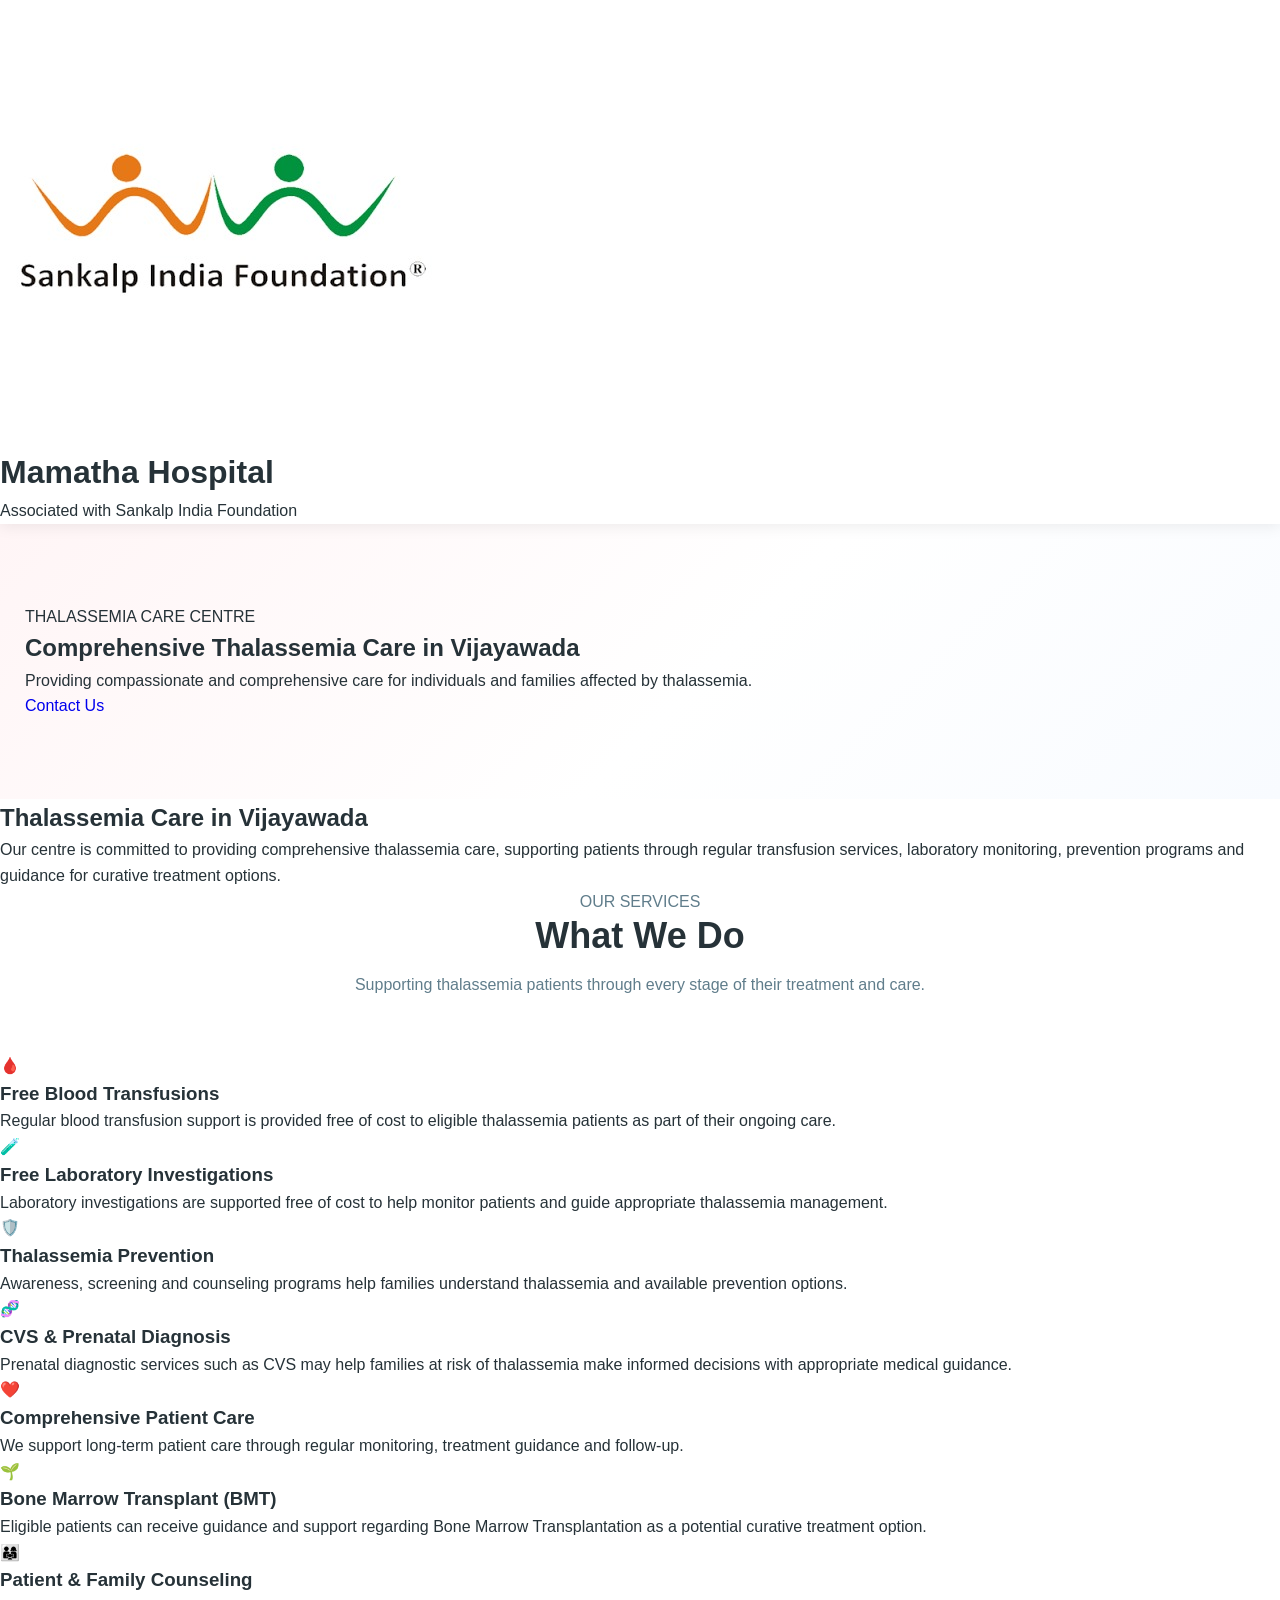
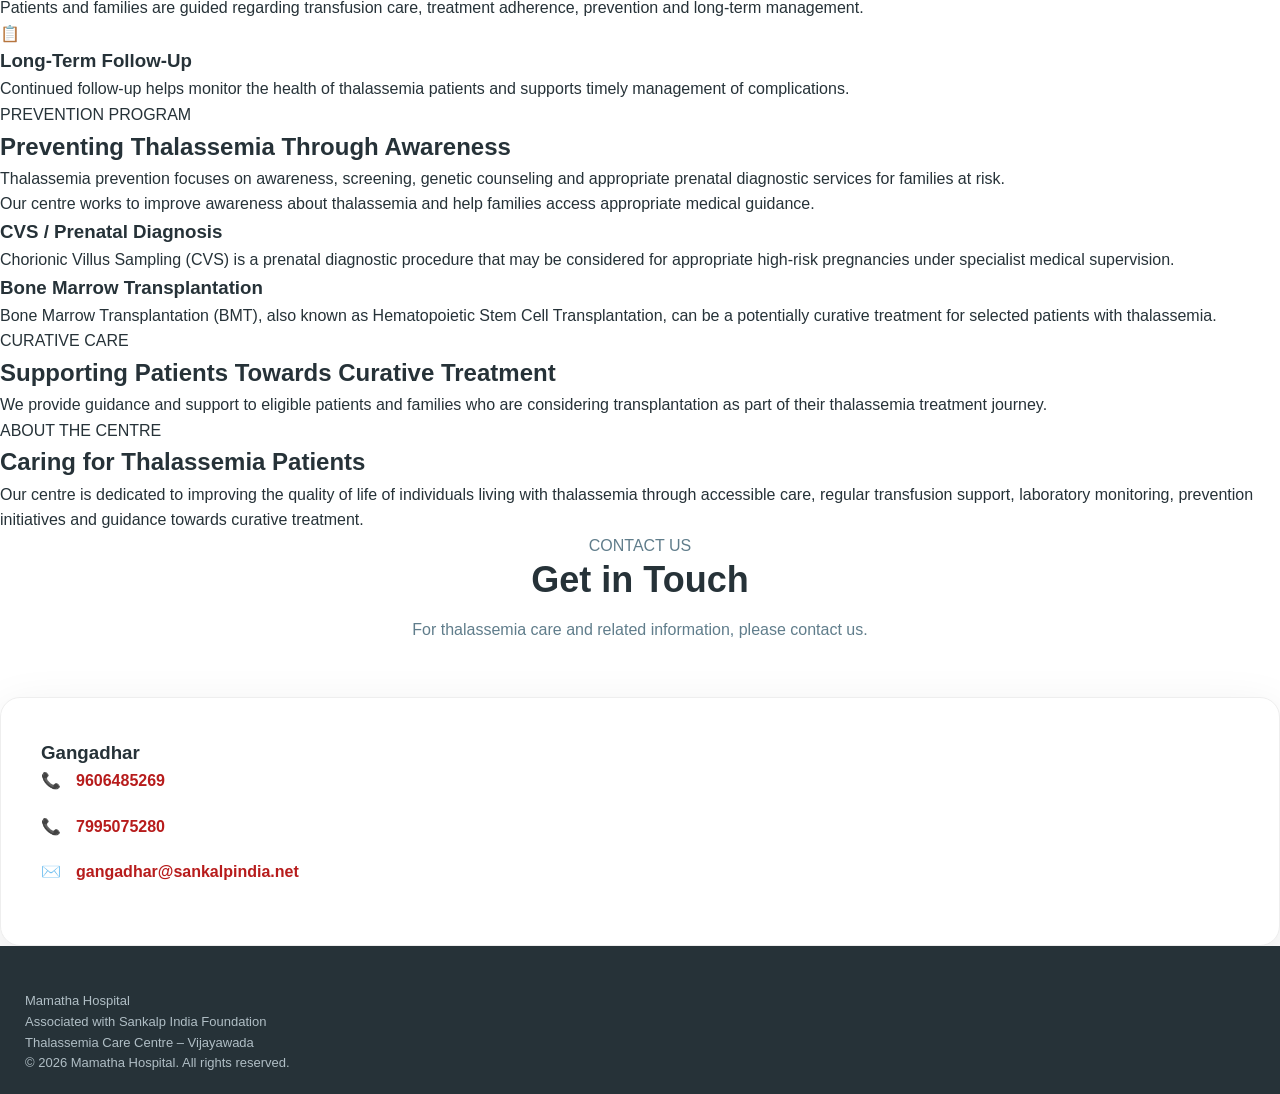
==== commit 22b158dd: "Update index.html" ====
--- a/index.html
+++ b/index.html
@@ -6,1238 +6,443 @@
 
     <meta name="viewport" content="width=device-width, initial-scale=1.0">
 
+    <title>Thalassemia Care Centre Vijayawada | Mamatha Hospital</title>
+
     <meta name="description"
-        content="Thalassemia care and support in Vijayawada including regular blood transfusions, bone marrow transplantation support, counselling, iron chelation and laboratory investigations.">
+        content="Thalassemia care and management in Vijayawada at Mamatha Hospital associated with Sankalp India Foundation. Free blood transfusions, free laboratory investigations, prevention programs, CVS and BMT support.">
 
     <meta name="keywords"
-        content="Thalassemia Vijayawada, Thalassemia care Vijayawada, blood transfusion, bone marrow transplant, BMT, iron chelation, Thalassemia counselling, Thalassemia laboratory investigations, Mamata Children's Hospital">
-
-    <meta name="author" content="Gajjela Hema Gangadhar">
-
-    <meta name="robots" content="index, follow">
-
-    <title>Thalassemia Care & Support | Vijayawada</title>
+        content="Thalassemia treatment Vijayawada, Thalassemia care Vijayawada, free blood transfusion Vijayawada, Mamatha Hospital, Sankalp India Foundation, CVS, BMT, Thalassemia prevention">
+
+    <meta name="author" content="Gangadhar">
 
     <link rel="stylesheet" href="style.css">
-
-    <!-- Structured Data -->
-    <script type="application/ld+json">
-    {
-        "@context": "https://schema.org",
-        "@type": "MedicalWebPage",
-        "name": "Thalassemia Care & Support | Vijayawada",
-        "description": "Thalassemia care and support including blood transfusion, counselling, iron chelation, laboratory investigations and bone marrow transplantation support.",
-        "about": {
-            "@type": "MedicalCondition",
-            "name": "Thalassemia"
-        },
-        "author": {
-            "@type": "Person",
-            "name": "Gajjela Hema Gangadhar",
-            "jobTitle": "Day Care Coordinator"
-        },
-        "medicalAudience": "Patient",
-        "inLanguage": "en-IN"
-    }
-    </script>
 </head>
 
 <body>
 
-    <!-- ================= HEADER ================= -->
-
+    <!-- HEADER -->
     <header class="header">
 
-        <nav class="navbar">
-
-            <a href="#home" class="logo">
-                <span class="logo-icon">❤</span>
-                <span>Thalassemia Care</span>
-            </a>
-
-            <button
-                class="menu-toggle"
-                id="menuToggle"
-                aria-label="Open navigation">
-                ☰
-            </button>
-
-            <ul class="nav-links" id="navLinks">
-
-                <li>
-                    <a href="#home">Home</a>
-                </li>
-
-                <li>
-                    <a href="#about">About</a>
-                </li>
-
-                <li>
-                    <a href="#services">Services</a>
-                </li>
-
-                <li>
-                    <a href="#treatment">Treatment</a>
-                </li>
-
-                <li>
-                    <a href="#prevention">Prevention</a>
-                </li>
-
-                <li>
-                    <a href="#cure">Curative Options</a>
-                </li>
-
-                <li>
-                    <a href="#faq">FAQ</a>
-                </li>
-
-                <li>
-                    <a href="#contact">Contact</a>
-                </li>
-
-            </ul>
-
-        </nav>
+        <div class="container header-content">
+
+            <div class="logo-area">
+                <img
+                    src="sankalp-logo.jpg.jpeg"
+                    alt="Sankalp India Foundation Logo"
+                    class="logo"
+                >
+
+                <div class="hospital-title">
+                    <h1>Mamatha Hospital</h1>
+                    <p>Associated with Sankalp India Foundation</p>
+                </div>
+            </div>
+
+        </div>
 
     </header>
 
 
-    <!-- ================= MAIN ================= -->
-
-    <main>
-
-
-        <!-- ================= HERO ================= -->
-
-        <section id="home" class="hero">
-
-            <div class="hero-container">
-
-                <div class="hero-content">
-
-                    <div class="hero-badge">
-                        Thalassemia Care • Vijayawada
-                    </div>
-
-                    <h1>
-                        Compassionate Support for
-                        <span>Thalassemia Care</span>
-                    </h1>
-
-                    <p>
-                        Comprehensive care, treatment coordination,
-                        counselling and support for individuals and
-                        families living with Thalassemia in Vijayawada.
-                    </p>
-
-                    <div class="hero-buttons">
-
-                        <a
-                            href="#services"
-                            class="btn btn-primary">
-                            Explore Our Services
-                        </a>
-
-                        <a
-                            href="#contact"
-                            class="btn btn-outline">
-                            Contact Us
-                        </a>
-
-                    </div>
-
-                    <div class="hero-location">
-                        📍 Mamata Children's Hospital, Vijayawada
-                    </div>
-
-                </div>
-
-
-                <!-- Profile -->
-
-                <div class="hero-profile">
-
-                    <div class="profile-card">
-
-                        <div class="profile-image-wrapper">
-
-                            <img
-                                src="hema.jpg"
-                                alt="Gajjela Hema Gangadhar - Day Care Coordinator"
-                                class="profile-image">
-
-                        </div>
-
-                        <div class="profile-info">
-
-                            <h2>
-                                Gajjela Hema Gangadhar
-                            </h2>
-
-                            <p class="designation">
-                                Day Care Coordinator
-                            </p>
-
-                            <p class="hospital">
-                                Mamata Children's Hospital
-                            </p>
-
-                            <p class="city">
-                                Vijayawada, Andhra Pradesh
-                            </p>
-
-                        </div>
-
-                    </div>
-
-                </div>
-
-            </div>
-
-        </section>
-
-
-        <!-- ================= QUICK INFO ================= -->
-
-        <section class="quick-info">
-
-            <div class="quick-container">
-
-                <div class="quick-item">
-
-                    <div class="quick-icon">
-                        🩸
-                    </div>
-
-                    <div>
-                        <h3>
-                            Regular Transfusions
-                        </h3>
-
-                        <p>
-                            Blood transfusion support
-                        </p>
-                    </div>
-
-                </div>
-
-
-                <div class="quick-item">
-
-                    <div class="quick-icon">
-                        🏥
-                    </div>
-
-                    <div>
-                        <h3>
-                            Bone Marrow Transplant
-                        </h3>
-
-                        <p>
-                            BMT support & coordination
-                        </p>
-                    </div>
-
-                </div>
-
-
-                <div class="quick-item">
-
-                    <div class="quick-icon">
-                        💊
-                    </div>
-
-                    <div>
-                        <h3>
-                            Chelation Therapy
-                        </h3>
-
-                        <p>
-                            Iron overload management
-                        </p>
-                    </div>
-
-                </div>
-
-
-                <div class="quick-item">
-
-                    <div class="quick-icon">
-                        🔬
-                    </div>
-
-                    <div>
-                        <h3>
-                            Laboratory Investigations
-                        </h3>
-
-                        <p>
-                            Free investigations for eligible patients
-                        </p>
-                    </div>
-
-                </div>
-
-            </div>
-
-        </section>
-
-
-        <!-- ================= ABOUT ================= -->
-
-        <section id="about" class="section about-section">
+    <!-- HERO SECTION -->
+    <section class="hero">
+
+        <div class="container hero-content">
+
+            <div class="hero-text">
+
+                <p class="small-heading">
+                    THALASSEMIA CARE CENTRE
+                </p>
+
+                <h2>
+                    Comprehensive Thalassemia Care in Vijayawada
+                </h2>
+
+                <p>
+                    Providing compassionate and comprehensive care for
+                    individuals and families affected by thalassemia.
+                </p>
+
+                <a href="#contact" class="button">
+                    Contact Us
+                </a>
+
+            </div>
+
+        </div>
+
+    </section>
+
+
+    <!-- INTRODUCTION -->
+    <section class="intro">
+
+        <div class="container">
+
+            <h2>Thalassemia Care in Vijayawada</h2>
+
+            <p>
+                Our centre is committed to providing comprehensive
+                thalassemia care, supporting patients through regular
+                transfusion services, laboratory monitoring, prevention
+                programs and guidance for curative treatment options.
+            </p>
+
+        </div>
+
+    </section>
+
+
+    <!-- WHAT WE DO -->
+    <section class="services" id="services">
+
+        <div class="container">
 
             <div class="section-heading">
 
-                <span class="section-label">
-                    ABOUT
-                </span>
+                <p class="small-heading">
+                    OUR SERVICES
+                </p>
+
+                <h2>What We Do</h2>
+
+                <p>
+                    Supporting thalassemia patients through every stage
+                    of their treatment and care.
+                </p>
+
+            </div>
+
+
+            <div class="service-grid">
+
+                <!-- SERVICE 1 -->
+                <div class="service-card">
+
+                    <div class="icon">🩸</div>
+
+                    <h3>Free Blood Transfusions</h3>
+
+                    <p>
+                        Regular blood transfusion support is provided
+                        free of cost to eligible thalassemia patients
+                        as part of their ongoing care.
+                    </p>
+
+                </div>
+
+
+                <!-- SERVICE 2 -->
+                <div class="service-card">
+
+                    <div class="icon">🧪</div>
+
+                    <h3>Free Laboratory Investigations</h3>
+
+                    <p>
+                        Laboratory investigations are supported free
+                        of cost to help monitor patients and guide
+                        appropriate thalassemia management.
+                    </p>
+
+                </div>
+
+
+                <!-- SERVICE 3 -->
+                <div class="service-card">
+
+                    <div class="icon">🛡️</div>
+
+                    <h3>Thalassemia Prevention</h3>
+
+                    <p>
+                        Awareness, screening and counseling programs
+                        help families understand thalassemia and
+                        available prevention options.
+                    </p>
+
+                </div>
+
+
+                <!-- SERVICE 4 -->
+                <div class="service-card">
+
+                    <div class="icon">🧬</div>
+
+                    <h3>CVS & Prenatal Diagnosis</h3>
+
+                    <p>
+                        Prenatal diagnostic services such as CVS may
+                        help families at risk of thalassemia make
+                        informed decisions with appropriate medical
+                        guidance.
+                    </p>
+
+                </div>
+
+
+                <!-- SERVICE 5 -->
+                <div class="service-card">
+
+                    <div class="icon">❤️</div>
+
+                    <h3>Comprehensive Patient Care</h3>
+
+                    <p>
+                        We support long-term patient care through
+                        regular monitoring, treatment guidance and
+                        follow-up.
+                    </p>
+
+                </div>
+
+
+                <!-- SERVICE 6 -->
+                <div class="service-card">
+
+                    <div class="icon">🌱</div>
+
+                    <h3>Bone Marrow Transplant (BMT)</h3>
+
+                    <p>
+                        Eligible patients can receive guidance and
+                        support regarding Bone Marrow Transplantation
+                        as a potential curative treatment option.
+                    </p>
+
+                </div>
+
+
+                <!-- SERVICE 7 -->
+                <div class="service-card">
+
+                    <div class="icon">👨‍👩‍👧</div>
+
+                    <h3>Patient & Family Counseling</h3>
+
+                    <p>
+                        Patients and families are guided regarding
+                        transfusion care, treatment adherence,
+                        prevention and long-term management.
+                    </p>
+
+                </div>
+
+
+                <!-- SERVICE 8 -->
+                <div class="service-card">
+
+                    <div class="icon">📋</div>
+
+                    <h3>Long-Term Follow-Up</h3>
+
+                    <p>
+                        Continued follow-up helps monitor the health
+                        of thalassemia patients and supports timely
+                        management of complications.
+                    </p>
+
+                </div>
+
+            </div>
+
+        </div>
+
+    </section>
+
+
+    <!-- PREVENTION -->
+    <section class="prevention">
+
+        <div class="container two-column">
+
+            <div>
+
+                <p class="small-heading">
+                    PREVENTION PROGRAM
+                </p>
 
                 <h2>
-                    Thalassemia Care & Coordination
+                    Preventing Thalassemia Through Awareness
                 </h2>
 
                 <p>
-                    Supporting patients and families through coordinated
-                    Thalassemia care and reliable health information.
-                </p>
-
-            </div>
-
-
-            <div class="about-container">
-
-                <div class="about-image">
-
-                    <img
-                        src="hema.jpg"
-                        alt="Gajjela Hema Gangadhar - Day Care Coordinator">
-
-                </div>
-
-
-                <div class="about-content">
-
-                    <h3>
-                        Gajjela Hema Gangadhar
-                    </h3>
-
-                    <h4>
-                        Day Care Coordinator
-                    </h4>
-
-                    <p>
-                        I work as a Day Care Coordinator supporting the
-                        coordination of care for patients living with
-                        Thalassemia.
-                    </p>
-
-                    <p>
-                        Our care services include regular blood transfusion
-                        support, iron chelation therapy, counselling,
-                        laboratory investigations and coordination of
-                        bone marrow transplantation for suitable patients.
-                    </p>
-
-                    <p>
-                        We work to support patients and families throughout
-                        their Thalassemia care journey and help coordinate
-                        appropriate healthcare services.
-                    </p>
-
-
-                    <div class="about-highlights">
-
-                        <div>
-                            <strong>01</strong>
-                            <span>
-                                Patient Support
-                            </span>
-                        </div>
-
-                        <div>
-                            <strong>02</strong>
-                            <span>
-                                Care Coordination
-                            </span>
-                        </div>
-
-                        <div>
-                            <strong>03</strong>
-                            <span>
-                                Family Counselling
-                            </span>
-                        </div>
-
-                    </div>
-
-                </div>
-
-            </div>
-
-        </section>
-
-
-        <!-- ================= SERVICES ================= -->
-
-        <section
-            id="services"
-            class="section services-section">
+                    Thalassemia prevention focuses on awareness,
+                    screening, genetic counseling and appropriate
+                    prenatal diagnostic services for families at risk.
+                </p>
+
+                <p>
+                    Our centre works to improve awareness about
+                    thalassemia and help families access appropriate
+                    medical guidance.
+                </p>
+
+            </div>
+
+
+            <div class="highlight-box">
+
+                <h3>CVS / Prenatal Diagnosis</h3>
+
+                <p>
+                    Chorionic Villus Sampling (CVS) is a prenatal
+                    diagnostic procedure that may be considered for
+                    appropriate high-risk pregnancies under specialist
+                    medical supervision.
+                </p>
+
+            </div>
+
+        </div>
+
+    </section>
+
+
+    <!-- CURATIVE CARE -->
+    <section class="bmt">
+
+        <div class="container two-column">
+
+            <div class="highlight-box">
+
+                <h3>Bone Marrow Transplantation</h3>
+
+                <p>
+                    Bone Marrow Transplantation (BMT), also known as
+                    Hematopoietic Stem Cell Transplantation, can be a
+                    potentially curative treatment for selected
+                    patients with thalassemia.
+                </p>
+
+            </div>
+
+
+            <div>
+
+                <p class="small-heading">
+                    CURATIVE CARE
+                </p>
+
+                <h2>
+                    Supporting Patients Towards Curative Treatment
+                </h2>
+
+                <p>
+                    We provide guidance and support to eligible
+                    patients and families who are considering
+                    transplantation as part of their thalassemia
+                    treatment journey.
+                </p>
+
+            </div>
+
+        </div>
+
+    </section>
+
+
+    <!-- ABOUT -->
+    <section class="about">
+
+        <div class="container">
+
+            <p class="small-heading">
+                ABOUT THE CENTRE
+            </p>
+
+            <h2>
+                Caring for Thalassemia Patients
+            </h2>
+
+            <p>
+                Our centre is dedicated to improving the quality of
+                life of individuals living with thalassemia through
+                accessible care, regular transfusion support,
+                laboratory monitoring, prevention initiatives and
+                guidance towards curative treatment.
+            </p>
+
+        </div>
+
+    </section>
+
+
+    <!-- CONTACT -->
+    <section class="contact" id="contact">
+
+        <div class="container">
 
             <div class="section-heading">
 
-                <span class="section-label">
-                    OUR SERVICES
-                </span>
+                <p class="small-heading">
+                    CONTACT US
+                </p>
 
                 <h2>
-                    Thalassemia Care Services in Vijayawada
+                    Get in Touch
                 </h2>
 
                 <p>
-                    Comprehensive support for individuals and families
-                    living with Thalassemia.
-                </p>
-
-            </div>
-
-
-            <div class="cards">
-
-
-                <!-- Blood Transfusion -->
-
-                <article class="card service-card">
-
-                    <div class="card-icon">
-                        🩸
-                    </div>
-
-                    <h3>
-                        Regular Blood Transfusions
-                    </h3>
-
-                    <p>
-                        Regular blood transfusion support is provided
-                        for patients who require ongoing transfusion
-                        therapy according to their individual treatment
-                        plan.
-                    </p>
-
-                </article>
-
-
-                <!-- BMT -->
-
-                <article class="card service-card">
-
-                    <div class="card-icon">
-                        🏥
-                    </div>
-
-                    <h3>
-                        Bone Marrow Transplantation
-                    </h3>
-
-                    <p>
-                        We support and coordinate patients who are being
-                        evaluated for or undergoing hematopoietic
-                        stem-cell transplantation, commonly known as
-                        bone marrow transplantation.
-                    </p>
-
-                </article>
-
-
-                <!-- Counselling -->
-
-                <article class="card service-card">
-
-                    <div class="card-icon">
-                        🧬
-                    </div>
-
-                    <h3>
-                        Counselling & Support
-                    </h3>
-
-                    <p>
-                        Counselling and guidance are provided to patients
-                        and families regarding Thalassemia care, treatment,
-                        prevention and available options.
-                    </p>
-
-                </article>
-
-
-                <!-- Chelation -->
-
-                <article class="card service-card">
-
-                    <div class="card-icon">
-                        💊
-                    </div>
-
-                    <h3>
-                        Iron Chelation Therapy
-                    </h3>
-
-                    <p>
-                        Chelation therapy is provided as prescribed by
-                        the treating medical team to help manage iron
-                        overload associated with repeated blood
-                        transfusions.
-                    </p>
-
-                </article>
-
-
-                <!-- Laboratory -->
-
-                <article class="card service-card">
-
-                    <div class="card-icon">
-                        🔬
-                    </div>
-
-                    <h3>
-                        Free Laboratory Investigations
-                    </h3>
-
-                    <p>
-                        Required laboratory investigations are provided
-                        free of cost for eligible patients as part of
-                        the available Thalassemia care services.
-                    </p>
-
-                </article>
-
-
-                <!-- Patient Support -->
-
-                <article class="card service-card">
-
-                    <div class="card-icon">
-                        ❤️
-                    </div>
-
-                    <h3>
-                        Patient & Family Support
-                    </h3>
-
-                    <p>
-                        We support patients and families in coordinating
-                        ongoing Thalassemia care and connecting them
-                        with appropriate healthcare services when needed.
-                    </p>
-
-                </article>
-
-            </div>
-
-        </section>
-
-
-        <!-- ================= TREATMENT ================= -->
-
-        <section
-            id="treatment"
-            class="section treatment-section">
-
-            <div class="section-heading">
-
-                <span class="section-label">
-                    MANAGEMENT
-                </span>
-
-                <h2>
-                    Thalassemia Treatment & Management
-                </h2>
-
-                <p>
-                    Thalassemia management is individualized according
-                    to the patient's condition, transfusion requirements,
-                    iron status and specialist assessment.
-                </p>
-
-            </div>
-
-
-            <div class="cards">
-
-                <article class="card">
-
-                    <div class="card-icon">
-                        🩸
-                    </div>
-
-                    <h3>
-                        Blood Transfusion
-                    </h3>
-
-                    <p>
-                        Regular red blood cell transfusions may be required
-                        for people with transfusion-dependent Thalassemia.
-                        Transfusion plans are determined by the treating
-                        medical team.
-                    </p>
-
-                </article>
-
-
-                <article class="card">
-
-                    <div class="card-icon">
-                        💊
-                    </div>
-
-                    <h3>
-                        Iron Chelation
-                    </h3>
-
-                    <p>
-                        Repeated transfusions can lead to iron accumulation.
-                        Iron chelation medicines may be prescribed to help
-                        reduce excess iron.
-                    </p>
-
-                </article>
-
-
-                <article class="card">
-
-                    <div class="card-icon">
-                        🔬
-                    </div>
-
-                    <h3>
-                        Regular Monitoring
-                    </h3>
-
-                    <p>
-                        Ongoing monitoring may include blood counts,
-                        iron studies and assessment of organs affected
-                        by iron overload.
-                    </p>
-
-                </article>
-
-
-                <article class="card">
-
-                    <div class="card-icon">
-                        🏥
-                    </div>
-
-                    <h3>
-                        Care Coordination
-                    </h3>
-
-                    <p>
-                        Coordination between patients, families, doctors,
-                        day-care teams and blood-bank services is an
-                        important part of long-term care.
-                    </p>
-
-                </article>
-
-            </div>
-
-        </section>
-
-
-        <!-- ================= PREVENTION ================= -->
-
-        <section
-            id="prevention"
-            class="section prevention-section">
-
-            <div class="section-heading">
-
-                <span class="section-label">
-                    PREVENTION
-                </span>
-
-                <h2>
-                    Preventing Thalassemia in Future Generations
-                </h2>
-
-                <p>
-                    Awareness, carrier screening and appropriate genetic
-                    counselling can help families understand Thalassemia
-                    inheritance and available reproductive options.
-                </p>
-
-            </div>
-
-
-            <div class="cards">
-
-                <article class="card prevention-card">
-
-                    <div class="card-icon">
-                        🧬
-                    </div>
-
-                    <h3>
-                        Carrier Screening
-                    </h3>
-
-                    <p>
-                        Screening can identify people who carry a
-                        Thalassemia-related gene variant, even when
-                        they do not have significant symptoms.
-                    </p>
-
-                </article>
-
-
-                <article class="card prevention-card">
-
-                    <div class="card-icon">
-                        👨‍👩‍👧
-                    </div>
-
-                    <h3>
-                        Genetic Counselling
-                    </h3>
-
-                    <p>
-                        Genetic counselling can help individuals and
-                        couples understand inheritance patterns and
-                        discuss reproductive choices.
-                    </p>
-
-                </article>
-
-
-                <article class="card prevention-card">
-
-                    <div class="card-icon">
-                        🔬
-                    </div>
-
-                    <h3>
-                        Prenatal Diagnosis
-                    </h3>
-
-                    <p>
-                        Where appropriate, specialist-led prenatal
-                        testing can help determine whether a pregnancy
-                        is affected by a genetic condition.
-                    </p>
-
-                </article>
-
-
-                <article class="card prevention-card">
-
-                    <div class="card-icon">
-                        🌱
-                    </div>
-
-                    <h3>
-                        Reproductive Options
-                    </h3>
-
-                    <p>
-                        Depending on the family's circumstances,
-                        specialist genetic and fertility teams can
-                        discuss available reproductive options.
-                    </p>
-
-                </article>
-
-            </div>
-
-        </section>
-
-
-        <!-- ================= CURATIVE OPTIONS ================= -->
-
-        <section
-            id="cure"
-            class="section cure-section">
-
-            <div class="cure-container">
-
-                <div class="cure-content">
-
-                    <span class="section-label">
-                        CURATIVE OPTIONS
-                    </span>
-
-                    <h2>
-                        Hematopoietic Stem-Cell Transplantation
-                    </h2>
-
-                    <p>
-                        Hematopoietic stem-cell transplantation, commonly
-                        referred to as bone marrow transplantation (BMT),
-                        can provide a potential curative treatment for
-                        selected patients with Thalassemia.
-                    </p>
-
-                    <p>
-                        Suitability depends on multiple factors including
-                        the patient's age, overall health, disease status
-                        and availability of an appropriate donor.
-                    </p>
-
-                    <p>
-                        Patients should be assessed by an experienced
-                        specialist transplant team to understand potential
-                        benefits, risks and alternatives.
-                    </p>
-
-                    <a
-                        href="#contact"
-                        class="btn btn-primary">
-                        Get More Information
+                    For thalassemia care and related information,
+                    please contact us.
+                </p>
+
+            </div>
+
+
+            <div class="contact-card">
+
+                <h3>Gangadhar</h3>
+
+                <p class="contact-item">
+                    📞
+                    <a href="tel:9606485269">
+                        9606485269
                     </a>
-
-                </div>
-
-
-                <div class="cure-box">
-
-                    <div class="cure-box-icon">
-                        🧬
-                    </div>
-
-                    <h3>
-                        Specialist Evaluation
-                    </h3>
-
-                    <ul>
-
-                        <li>
-                            Patient assessment
-                        </li>
-
-                        <li>
-                            Donor evaluation
-                        </li>
-
-                        <li>
-                            Transplant team consultation
-                        </li>
-
-                        <li>
-                            Discussion of benefits and risks
-                        </li>
-
-                        <li>
-                            Individualized treatment planning
-                        </li>
-
-                    </ul>
-
-                </div>
-
-            </div>
-
-        </section>
-
-
-        <!-- ================= FAQ ================= -->
-
-        <section
-            id="faq"
-            class="section faq-section">
-
-            <div class="section-heading">
-
-                <span class="section-label">
-                    FAQ
-                </span>
-
-                <h2>
-                    Frequently Asked Questions
-                </h2>
-
-                <p>
-                    General information about Thalassemia and its management.
-                </p>
-
-            </div>
-
-
-            <div class="faq-container">
-
-
-                <details>
-
-                    <summary>
-                        What is Thalassemia?
-                        <span>+</span>
-                    </summary>
-
-                    <p>
-                        Thalassemia is an inherited blood disorder that
-                        affects the body's ability to produce normal
-                        haemoglobin. The severity and treatment requirements
-                        vary between individuals.
-                    </p>
-
-                </details>
-
-
-                <details>
-
-                    <summary>
-                        Does every person with Thalassemia need blood transfusions?
-                        <span>+</span>
-                    </summary>
-
-                    <p>
-                        No. Treatment requirements depend on the type and
-                        severity of Thalassemia. People with transfusion-
-                        dependent disease may require regular transfusions,
-                        while others may not.
-                    </p>
-
-                </details>
-
-
-                <details>
-
-                    <summary>
-                        What is a Thalassemia carrier?
-                        <span>+</span>
-                    </summary>
-
-                    <p>
-                        A carrier has a genetic change associated with
-                        Thalassemia but generally does not have the severe
-                        form of the disease. Carrier status can be identified
-                        through appropriate blood and genetic testing.
-                    </p>
-
-                </details>
-
-
-                <details>
-
-                    <summary>
-                        Can Thalassemia be cured?
-                        <span>+</span>
-                    </summary>
-
-                    <p>
-                        Hematopoietic stem-cell transplantation can be
-                        potentially curative for selected patients.
-                        Eligibility and suitability must be assessed by
-                        a specialist transplant team.
-                    </p>
-
-                </details>
-
-
-                <details>
-
-                    <summary>
-                        Why is iron chelation important?
-                        <span>+</span>
-                    </summary>
-
-                    <p>
-                        Repeated blood transfusions can cause iron to build
-                        up in the body. Excess iron can affect organs, so
-                        appropriate monitoring and chelation therapy may
-                        be recommended by the treating team.
-                    </p>
-
-                </details>
-
-
-                <details>
-
-                    <summary>
-                        Where can I get more information in Vijayawada?
-                        <span>+</span>
-                    </summary>
-
-                    <p>
-                        You can contact the Day Care Coordinator using the
-                        contact details provided below for information and
-                        care coordination at Mamata Children's Hospital,
-                        Vijayawada.
-                    </p>
-
-                </details>
-
-            </div>
-
-        </section>
-
-
-        <!-- ================= CONTACT ================= -->
-
-        <section
-            id="contact"
-            class="section contact-section">
-
-            <div class="contact-container">
-
-                <div class="contact-heading">
-
-                    <span class="section-label">
-                        CONTACT
-                    </span>
-
-                    <h2>
-                        Get in Touch
-                    </h2>
-
-                    <p>
-                        For Thalassemia-related information and care
-                        coordination in Vijayawada.
-                    </p>
-
-                </div>
-
-
-                <div class="contact-card">
-
-
-                    <div class="contact-profile">
-
-                        <img
-                            src="hema.jpg"
-                            alt="Gajjela Hema Gangadhar">
-
-                        <div>
-
-                            <h3>
-                                Gajjela Hema Gangadhar
-                            </h3>
-
-                            <p>
-                                Day Care Coordinator
-                            </p>
-
-                        </div>
-
-                    </div>
-
-
-                    <div class="contact-details">
-
-
-                        <div class="contact-item">
-
-                            <span class="contact-icon">
-                                🏥
-                            </span>
-
-                            <div>
-
-                                <strong>
-                                    Hospital
-                                </strong>
-
-                                <p>
-                                    Mamata Children's Hospital,
-                                    Vijayawada
-                                </p>
-
-                            </div>
-
-                        </div>
-
-
-                        <div class="contact-item">
-
-                            <span class="contact-icon">
-                                📍
-                            </span>
-
-                            <div>
-
-                                <strong>
-                                    Address
-                                </strong>
-
-                                <p>
-                                    Near Nehru Stadium Centre,
-                                    9-60-81, Ganapathi Rao Road,
-                                    Kothapet, Islampet,
-                                    Vijayawada, Andhra Pradesh – 520001
-                                </p>
-
-                            </div>
-
-                        </div>
-
-
-                        <div class="contact-item">
-
-                            <span class="contact-icon">
-                                📞
-                            </span>
-
-                            <div>
-
-                                <strong>
-                                    Phone
-                                </strong>
-
-                                <p>
-
-                                    <a href="tel:+919606485269">
-                                        9606485269
-                                    </a>
-
-                                    <br>
-
-                                    <a href="tel:+917995075280">
-                                        7995075280
-                                    </a>
-
-                                </p>
-
-                            </div>
-
-                        </div>
-
-
-                        <div class="contact-item">
-
-                            <span class="contact-icon">
-                                ✉️
-                            </span>
-
-                            <div>
-
-                                <strong>
-                                    Email
-                                </strong>
-
-                                <p>
-
-                                    <a href="mailto:gangadhar@sankalpindia.net">
-                                        gangadhar@sankalpindia.net
-                                    </a>
-
-                                </p>
-
-                            </div>
-
-                        </div>
-
-                    </div>
-
-
-                    <div class="contact-buttons">
-
-                        <a
-                            href="tel:+919606485269"
-                            class="btn btn-primary">
-                            📞 Call Now
-                        </a>
-
-                        <a
-                            href="mailto:gangadhar@sankalpindia.net"
-                            class="btn btn-outline">
-                            ✉️ Send Email
-                        </a>
-
-                    </div>
-
-                </div>
-
-            </div>
-
-        </section>
-
-
-        <!-- ================= DISCLAIMER ================= -->
-
-        <section class="disclaimer">
-
-            <div>
-
-                <strong>
-                    Medical Information Disclaimer
-                </strong>
-
-                <p>
-                    The information provided on this website is for general
-                    educational and informational purposes only. It is not
-                    a substitute for professional medical advice, diagnosis
-                    or treatment. Treatment decisions should always be made
-                    in consultation with an appropriately qualified
-                    healthcare professional.
-                </p>
-
-            </div>
-
-        </section>
-
-    </main>
-
-
-    <!-- ================= FOOTER ================= -->
-
+                </p>
+
+                <p class="contact-item">
+                    📞
+                    <a href="tel:7995075280">
+                        7995075280
+                    </a>
+                </p>
+
+                <p class="contact-item">
+                    ✉️
+                    <a href="mailto:gangadhar@sankalpindia.net">
+                        gangadhar@sankalpindia.net
+                    </a>
+                </p>
+
+            </div>
+
+        </div>
+
+    </section>
+
+
+    <!-- FOOTER -->
     <footer class="footer">
 
-        <div class="footer-container">
-
-            <div>
-
-                <h3>
-                    Thalassemia Care
-                </h3>
-
-                <p>
-                    Care information and support for Thalassemia patients
-                    and families in Vijayawada.
-                </p>
-
-            </div>
-
-
-            <div class="footer-links">
-
-                <a href="#home">
-                    Home
-                </a>
-
-                <a href="#about">
-                    About
-                </a>
-
-                <a href="#services">
-                    Services
-                </a>
-
-                <a href="#treatment">
-                    Treatment
-                </a>
-
-                <a href="#prevention">
-                    Prevention
-                </a>
-
-                <a href="#faq">
-                    FAQ
-                </a>
-
-                <a href="#contact">
-                    Contact
-                </a>
-
-            </div>
-
-        </div>
-
-
-        <div class="footer-bottom">
+        <div class="container">
 
             <p>
-                © 2026 Thalassemia Care & Support | Vijayawada
+                Mamatha Hospital
+            </p>
+
+            <p>
+                Associated with Sankalp India Foundation
+            </p>
+
+            <p>
+                Thalassemia Care Centre – Vijayawada
+            </p>
+
+            <p class="copyright">
+                © 2026 Mamatha Hospital. All rights reserved.
             </p>
 
         </div>
@@ -1249,4 +454,3 @@
 
 </body>
 </html>
-```
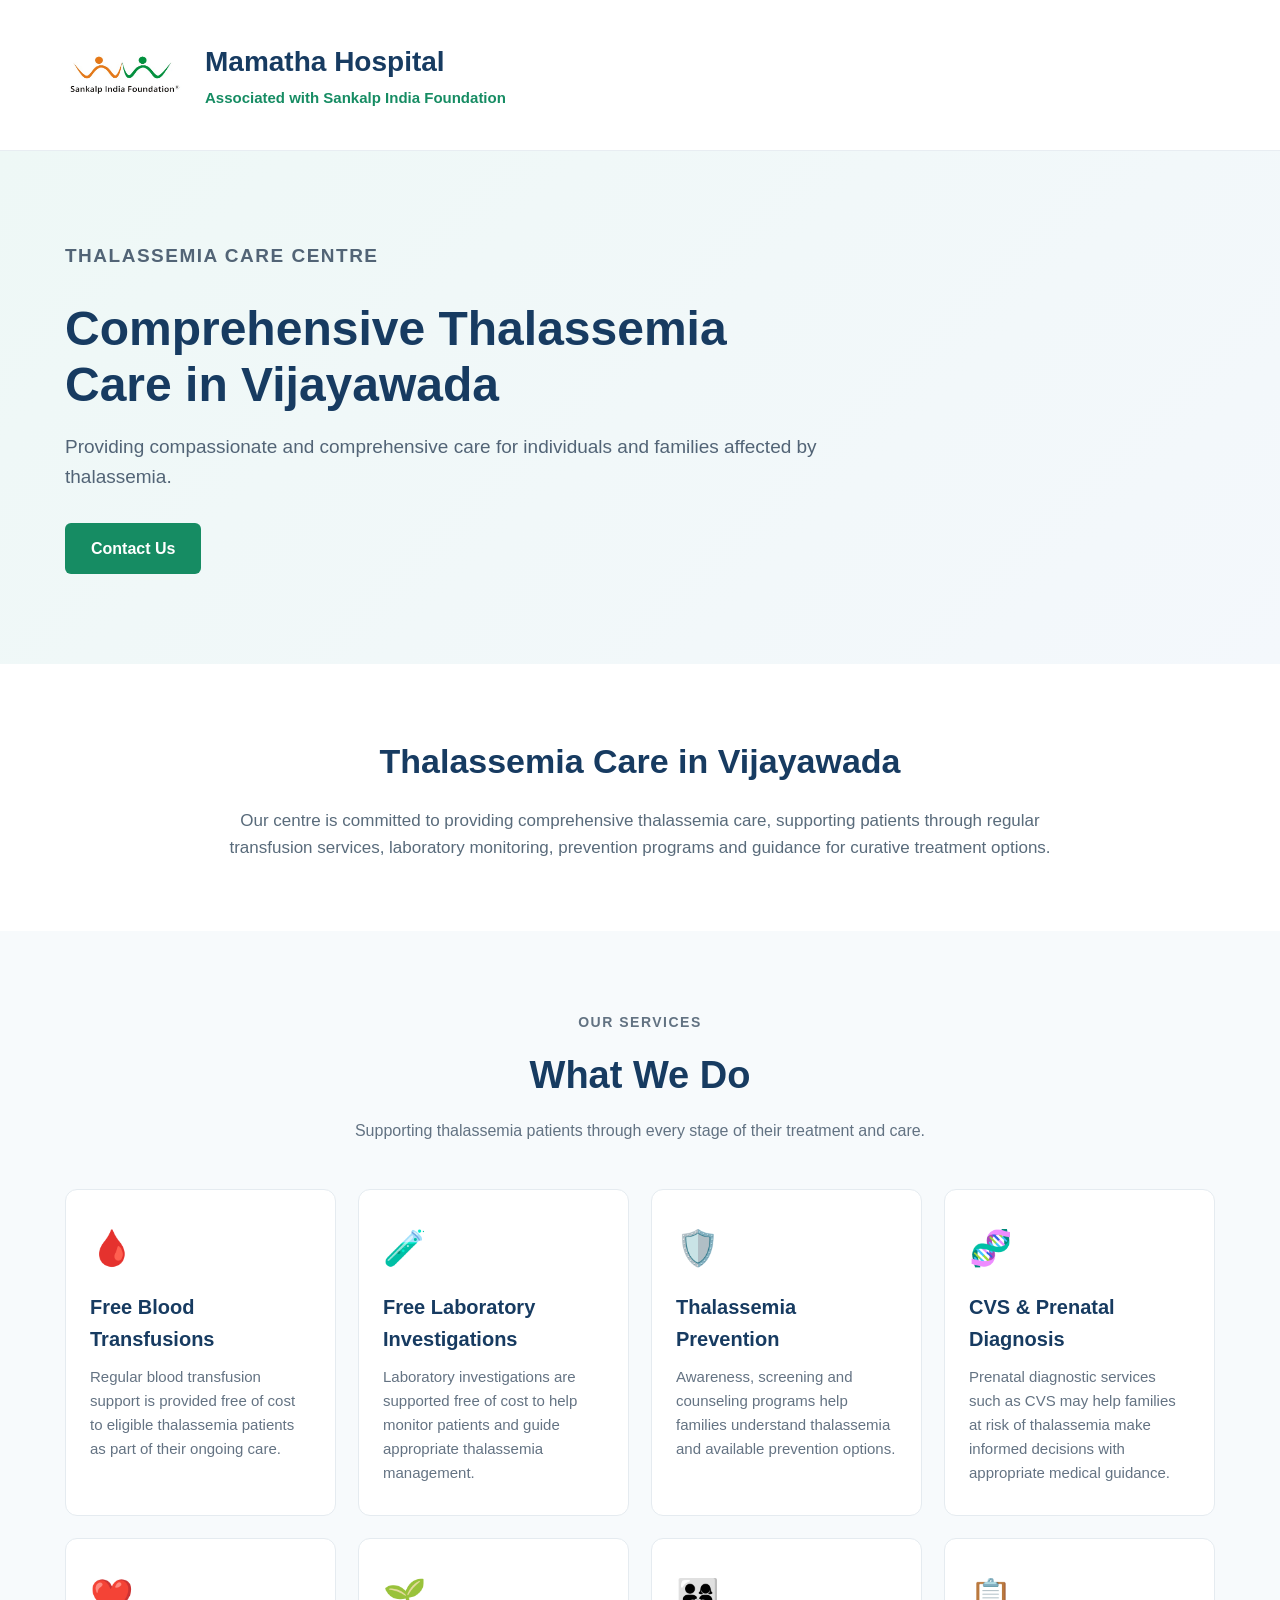
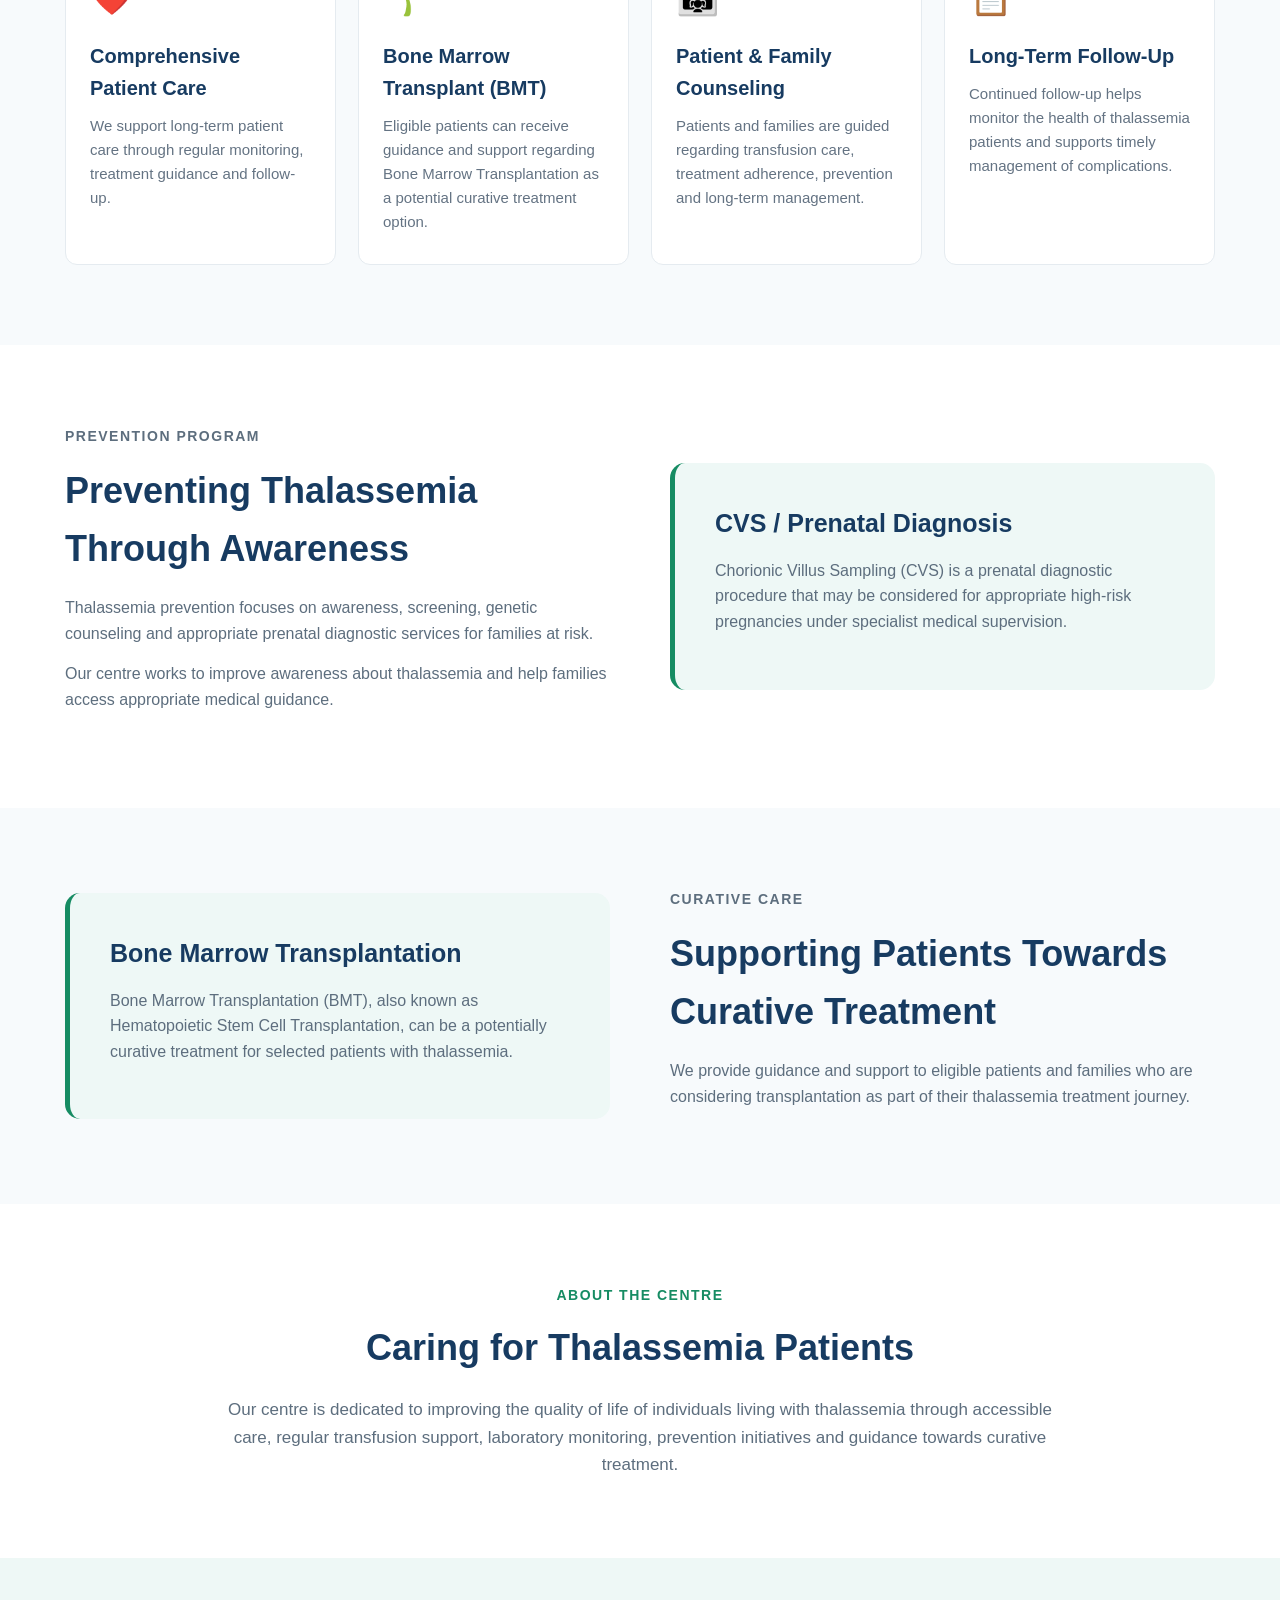
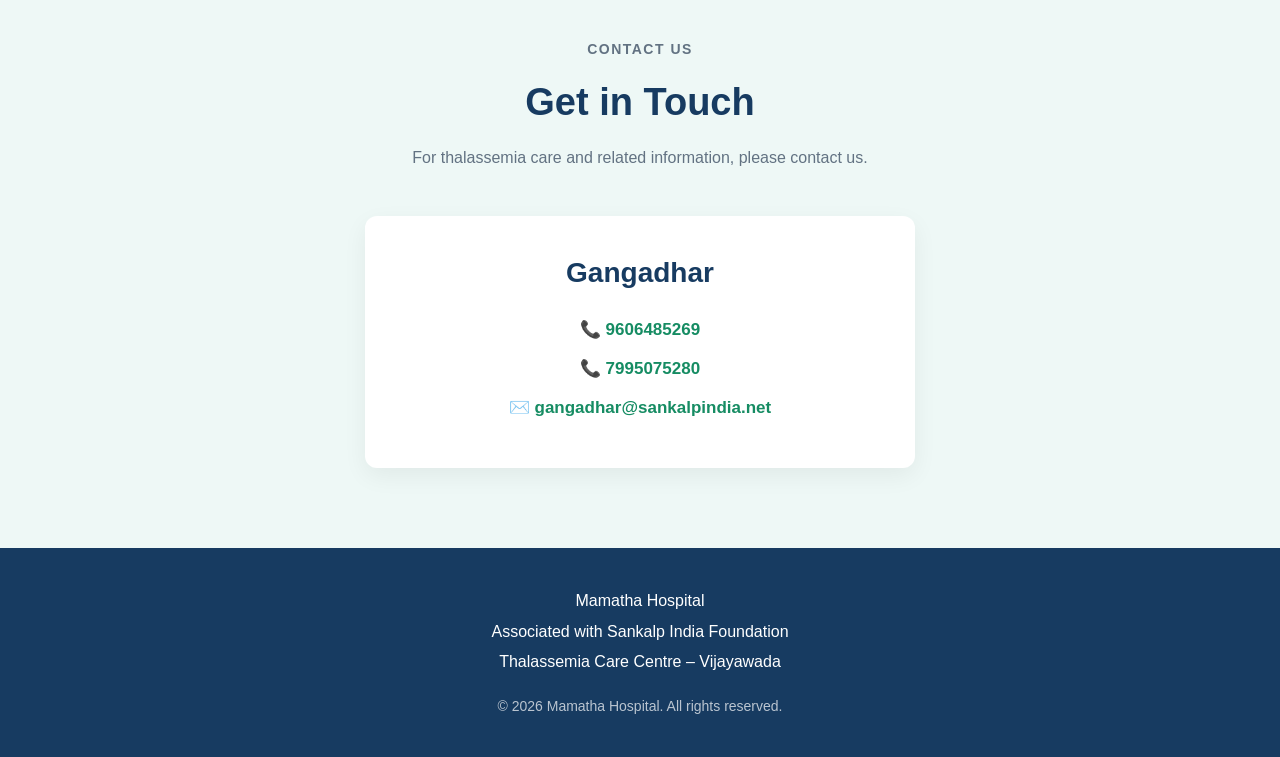
==== commit 6a416432: "Update index.html" ====
--- a/index.html
+++ b/index.html
@@ -6,7 +6,7 @@
 
     <meta name="viewport" content="width=device-width, initial-scale=1.0">
 
-    <title>Thalassemia Care Centre Vijayawada | Mamatha Hospital</title>
+    <title>Thalassemia Treatment & Management in Vijayawada | Sankalp India Foundation | Mamatha Hospital</title>
 
     <meta name="description"
         content="Thalassemia care and management in Vijayawada at Mamatha Hospital associated with Sankalp India Foundation. Free blood transfusions, free laboratory investigations, prevention programs, CVS and BMT support.">
--- a/style.css
+++ b/style.css
@@ -1,7 +1,3 @@
-/* =========================================
-   RESET
-========================================= */
-
 * {
     margin: 0;
     padding: 0;
@@ -10,1110 +6,381 @@
 
 html {
     scroll-behavior: smooth;
-    scroll-padding-top: 80px;
 }
 
 body {
     font-family: Arial, Helvetica, sans-serif;
     line-height: 1.6;
-    color: #263238;
+    color: #243447;
     background: #ffffff;
 }
 
-img {
-    max-width: 100%;
-    display: block;
-}
-
-a {
-    text-decoration: none;
-}
-
-button {
-    font-family: inherit;
-}
-
-
-/* =========================================
-   HEADER
-========================================= */
+.container {
+    width: 90%;
+    max-width: 1150px;
+    margin: auto;
+}
+
+
+/* HEADER */
 
 .header {
-    position: sticky;
-    top: 0;
-    z-index: 1000;
     background: #ffffff;
-    box-shadow: 0 2px 15px rgba(0, 0, 0, 0.08);
-}
-
-.navbar {
-    max-width: 1200px;
-    margin: auto;
-    padding: 15px 25px;
-
+    border-bottom: 1px solid #e8edf2;
+    padding: 15px 0;
+}
+
+.header-content {
     display: flex;
     align-items: center;
-    justify-content: space-between;
-}
-
-.logo {
+}
+
+.logo-area {
     display: flex;
     align-items: center;
-    gap: 10px;
-
-    color: #b71c1c;
-    font-size: 21px;
-    font-weight: 700;
-}
-
-.logo-icon {
-    width: 38px;
-    height: 38px;
-
+    gap: 20px;
+}
+
+.logo {
+    width: 120px;
+    height: auto;
+    object-fit: contain;
+}
+
+.hospital-title h1 {
+    font-size: 28px;
+    margin-bottom: 2px;
+    color: #173b61;
+}
+
+.hospital-title p {
+    color: #168c63;
+    font-size: 15px;
+    font-weight: 600;
+}
+
+
+/* HERO */
+
+.hero {
+    background: linear-gradient(135deg, #eef8f6, #f4f8fc);
+    padding: 90px 0;
+}
+
+.hero-content {
     display: flex;
     align-items: center;
-    justify-content: center;
-
-    background: #ffebee;
-    border-radius: 50%;
-
-    font-size: 18px;
-}
-
-.nav-links {
-    display: flex;
-    align-items: center;
-    gap: 24px;
-
-    list-style: none;
-}
-
-.nav-links a {
-    color: #37474f;
+}
+
+.hero-text {
+    max-width: 760px;
+}
+
+.small-heading {
+    color: #168c63;
+    font-weight: bold;
     font-size: 14px;
-    font-weight: 600;
-
-    transition: 0.3s;
-}
-
-.nav-links a:hover {
-    color: #b71c1c;
-}
-
-.menu-toggle {
-    display: none;
-
-    border: none;
-    background: transparent;
-
-    font-size: 27px;
-    cursor: pointer;
-}
-
-
-/* =========================================
-   HERO
-========================================= */
-
-.hero {
-    background:
-        linear-gradient(
-            135deg,
-            #fff5f6 0%,
-            #ffffff 55%,
-            #f8fbff 100%
-        );
-
-    padding: 80px 25px;
-}
-
-.hero-container {
-    max-width: 1200px;
+    letter-spacing: 1.5px;
+    margin-bottom: 12px;
+}
+
+.hero h2 {
+    font-size: 48px;
+    line-height: 1.15;
+    color: #173b61;
+    margin-bottom: 20px;
+}
+
+.hero p {
+    font-size: 19px;
+    color: #526476;
+    margin-bottom: 30px;
+}
+
+.button {
+    display: inline-block;
+    background: #168c63;
+    color: white;
+    padding: 13px 26px;
+    border-radius: 6px;
+    text-decoration: none;
+    font-weight: bold;
+}
+
+.button:hover {
+    background: #0f704e;
+}
+
+
+/* INTRO */
+
+.intro {
+    padding: 70px 0;
+    text-align: center;
+}
+
+.intro h2 {
+    color: #173b61;
+    font-size: 34px;
+    margin-bottom: 18px;
+}
+
+.intro p {
+    max-width: 850px;
     margin: auto;
-
-    display: grid;
-    grid-template-columns: 1.2fr 0.8fr;
-    gap: 60px;
-
-    align-items: center;
-}
-
-.hero-badge {
-    display: inline-block;
-
-    padding: 8px 15px;
-    margin-bottom: 20px;
-
-    background: #ffebee;
-    color: #b71c1c;
-
-    border-radius: 30px;
-
-    font-size: 13px;
-    font-weight: 700;
-}
-
-.hero h1 {
-    font-size: 52px;
-    line-height: 1.12;
-
-    color: #263238;
-
-    margin-bottom: 22px;
-}
-
-.hero h1 span {
-    display: block;
-    color: #b71c1c;
-}
-
-.hero-content > p {
-    max-width: 650px;
-
-    font-size: 19px;
-    color: #546e7a;
-
-    margin-bottom: 30px;
-}
-
-.hero-buttons {
-    display: flex;
-    gap: 15px;
-    flex-wrap: wrap;
-}
-
-.btn {
-    display: inline-flex;
-    align-items: center;
-    justify-content: center;
-
-    min-height: 48px;
-
-    padding: 12px 23px;
-
-    border-radius: 8px;
-
-    font-size: 15px;
-    font-weight: 700;
-
-    transition: 0.3s;
-}
-
-.btn-primary {
-    background: #b71c1c;
-    color: #ffffff;
-
-    box-shadow: 0 5px 15px rgba(183, 28, 28, 0.22);
-}
-
-.btn-primary:hover {
-    background: #8e1515;
-    transform: translateY(-2px);
-}
-
-.btn-outline {
-    border: 2px solid #b71c1c;
-    color: #b71c1c;
-    background: #ffffff;
-}
-
-.btn-outline:hover {
-    background: #ffebee;
-}
-
-.hero-location {
-    margin-top: 25px;
-
-    color: #607d8b;
-    font-size: 14px;
-}
-
-
-/* =========================================
-   PROFILE CARD
-========================================= */
-
-.hero-profile {
-    display: flex;
-    justify-content: center;
-}
-
-.profile-card {
-    width: 350px;
-
-    background: #ffffff;
-
-    border-radius: 22px;
-
-    padding: 20px;
-
-    box-shadow:
-        0 20px 50px rgba(38, 50, 56, 0.12);
-
-    text-align: center;
-}
-
-.profile-image-wrapper {
-    width: 100%;
-    height: 350px;
-
-    overflow: hidden;
-
-    border-radius: 17px;
-
-    background: #ffebee;
-}
-
-.profile-image {
-    width: 100%;
-    height: 100%;
-
-    object-fit: cover;
-}
-
-.profile-info {
-    padding: 20px 10px 10px;
-}
-
-.profile-info h2 {
-    color: #263238;
-    font-size: 22px;
-    margin-bottom: 5px;
-}
-
-.designation {
-    color: #b71c1c;
-    font-weight: 700;
-    margin-bottom: 4px;
-}
-
-.hospital {
-    color: #455a64;
-    font-size: 14px;
-}
-
-.city {
-    color: #78909c;
-    font-size: 13px;
-}
-
-
-/* =========================================
-   QUICK INFO
-========================================= */
-
-.quick-info {
-    background: #b71c1c;
-    color: #ffffff;
-}
-
-.quick-container {
-    max-width: 1200px;
-    margin: auto;
-
-    display: grid;
-    grid-template-columns: repeat(4, 1fr);
-}
-
-.quick-item {
-    display: flex;
-    align-items: center;
-    gap: 14px;
-
-    padding: 25px 20px;
-
-    border-right: 1px solid rgba(255, 255, 255, 0.2);
-}
-
-.quick-item:last-child {
-    border-right: none;
-}
-
-.quick-icon {
-    font-size: 28px;
-}
-
-.quick-item h3 {
-    font-size: 15px;
-    margin-bottom: 3px;
-}
-
-.quick-item p {
-    font-size: 12px;
-    opacity: 0.85;
-}
-
-
-/* =========================================
-   GENERAL SECTIONS
-========================================= */
-
-.section {
-    padding: 90px 25px;
+    color: #596b7b;
+    font-size: 17px;
+}
+
+
+/* SERVICES */
+
+.services {
+    background: #f7fafc;
+    padding: 80px 0;
 }
 
 .section-heading {
-    max-width: 800px;
-
-    margin: 0 auto 55px;
-
-    text-align: center;
-}
-
-.section-label {
-    display: inline-block;
-
-    color: #b71c1c;
-
-    font-size: 12px;
-    font-weight: 800;
-
-    letter-spacing: 2px;
-
-    margin-bottom: 10px;
-}
-
-.section-heading h2,
-.contact-heading h2 {
-    color: #263238;
-
-    font-size: 36px;
-    line-height: 1.2;
-
-    margin-bottom: 15px;
+    text-align: center;
+    max-width: 750px;
+    margin: 0 auto 45px;
+}
+
+.section-heading h2 {
+    color: #173b61;
+    font-size: 38px;
+    margin-bottom: 12px;
 }
 
 .section-heading p {
-    color: #607d8b;
-}
-
-
-/* =========================================
-   ABOUT
-========================================= */
-
-.about-section {
-    background: #ffffff;
-}
-
-.about-container {
-    max-width: 1050px;
-    margin: auto;
-
-    display: grid;
-    grid-template-columns: 0.8fr 1.2fr;
-    gap: 60px;
-
-    align-items: center;
-}
-
-.about-image img {
-    width: 100%;
-    max-width: 390px;
-
-    margin: auto;
-
-    border-radius: 20px;
-
-    box-shadow: 0 15px 40px rgba(0, 0, 0, 0.12);
-}
-
-.about-content h3 {
-    color: #263238;
-    font-size: 30px;
-    margin-bottom: 3px;
-}
-
-.about-content h4 {
-    color: #b71c1c;
-    margin-bottom: 20px;
-}
-
-.about-content p {
-    color: #546e7a;
-    margin-bottom: 16px;
-}
-
-.about-highlights {
-    display: flex;
-    gap: 15px;
-    margin-top: 25px;
-    flex-wrap: wrap;
-}
-
-.about-highlights div {
-    min-width: 135px;
-
-    padding: 15px;
-
-    background: #fff5f6;
-
-    border-radius: 10px;
-}
-
-.about-highlights strong {
-    display: block;
-
-    color: #b71c1c;
-    font-size: 20px;
-}
-
-.about-highlights span {
-    font-size: 12px;
-    color: #546e7a;
-}
-
-
-/* =========================================
-   CARDS
-========================================= */
-
-.treatment-section {
-    background: #f8fafb;
-}
-
-.cards {
-    max-width: 1200px;
-
-    margin: auto;
-
+    color: #627282;
+}
+
+.service-grid {
     display: grid;
     grid-template-columns: repeat(4, 1fr);
     gap: 22px;
 }
 
-.card {
-    background: #ffffff;
-
-    padding: 30px 25px;
-
+.service-card {
+    background: white;
+    padding: 30px 24px;
+    border-radius: 12px;
+    border: 1px solid #e5ebf0;
+    transition: 0.3s;
+}
+
+.service-card:hover {
+    transform: translateY(-5px);
+    box-shadow: 0 12px 30px rgba(0, 0, 0, 0.08);
+}
+
+.icon {
+    font-size: 35px;
+    margin-bottom: 15px;
+}
+
+.service-card h3 {
+    color: #173b61;
+    font-size: 20px;
+    margin-bottom: 10px;
+}
+
+.service-card p {
+    color: #647383;
+    font-size: 15px;
+}
+
+
+/* TWO COLUMN SECTIONS */
+
+.prevention,
+.bmt {
+    padding: 80px 0;
+}
+
+.two-column {
+    display: grid;
+    grid-template-columns: 1fr 1fr;
+    gap: 60px;
+    align-items: center;
+}
+
+.two-column h2 {
+    color: #173b61;
+    font-size: 36px;
+    margin-bottom: 18px;
+}
+
+.two-column p {
+    color: #5d6e7e;
+    margin-bottom: 15px;
+}
+
+.highlight-box {
+    background: #eef8f6;
+    padding: 40px;
     border-radius: 15px;
-
-    border: 1px solid #eeeeee;
-
-    box-shadow: 0 8px 25px rgba(0, 0, 0, 0.05);
-
-    transition: 0.3s;
-}
-
-.card:hover {
-    transform: translateY(-6px);
-
-    box-shadow: 0 15px 35px rgba(0, 0, 0, 0.09);
-}
-
-.card-icon {
-    width: 55px;
-    height: 55px;
-
-    display: flex;
-    align-items: center;
-    justify-content: center;
-
-    background: #ffebee;
-
+    border-left: 5px solid #168c63;
+}
+
+.highlight-box h3 {
+    color: #173b61;
+    font-size: 25px;
+    margin-bottom: 15px;
+}
+
+
+/* BMT */
+
+.bmt {
+    background: #f7fafc;
+}
+
+
+/* ABOUT */
+
+.about {
+    padding: 80px 0;
+    text-align: center;
+}
+
+.about h2 {
+    color: #173b61;
+    font-size: 36px;
+    margin-bottom: 20px;
+}
+
+.about p:last-child {
+    max-width: 850px;
+    margin: auto;
+    color: #5d6e7e;
+    font-size: 17px;
+}
+
+
+/* CONTACT */
+
+.contact {
+    background: #eef8f6;
+    padding: 80px 0;
+}
+
+.contact-card {
+    max-width: 550px;
+    margin: auto;
+    background: white;
+    padding: 35px;
     border-radius: 12px;
-
-    font-size: 25px;
-
+    text-align: center;
+    box-shadow: 0 8px 25px rgba(0, 0, 0, 0.06);
+}
+
+.contact-card h3 {
+    color: #173b61;
+    font-size: 28px;
     margin-bottom: 20px;
 }
 
-.card h3 {
-    color: #263238;
-    margin-bottom: 12px;
-}
-
-.card p {
-    color: #607d8b;
+.contact-item {
+    margin: 12px 0;
+    font-size: 17px;
+}
+
+.contact-item a {
+    color: #168c63;
+    text-decoration: none;
+    font-weight: 600;
+}
+
+
+/* FOOTER */
+
+.footer {
+    background: #173b61;
+    color: white;
+    text-align: center;
+    padding: 35px 0;
+}
+
+.footer p {
+    margin: 5px 0;
+}
+
+.copyright {
+    margin-top: 20px !important;
+    opacity: 0.7;
     font-size: 14px;
 }
 
 
-/* =========================================
-   PREVENTION
-========================================= */
-
-.prevention-section {
-    background: #ffffff;
-}
-
-.prevention-card {
-    border-top: 4px solid #b71c1c;
-}
-
-
-/* =========================================
-   CURATIVE OPTIONS
-========================================= */
-
-.cure-section {
-    background:
-        linear-gradient(
-            135deg,
-            #fff5f6,
-            #ffffff
-        );
-}
-
-.cure-container {
-    max-width: 1100px;
-
-    margin: auto;
-
-    display: grid;
-    grid-template-columns: 1.3fr 0.7fr;
-    gap: 60px;
-
-    align-items: center;
-}
-
-.cure-content h2 {
-    font-size: 38px;
-    color: #263238;
-
-    line-height: 1.2;
-
-    margin-bottom: 20px;
-}
-
-.cure-content p {
-    color: #546e7a;
-    margin-bottom: 15px;
-}
-
-.cure-content .btn {
-    margin-top: 15px;
-}
-
-.cure-box {
-    background: #ffffff;
-
-    padding: 35px;
-
-    border-radius: 18px;
-
-    box-shadow: 0 15px 40px rgba(0, 0, 0, 0.08);
-}
-
-.cure-box-icon {
-    font-size: 40px;
-    margin-bottom: 15px;
-}
-
-.cure-box h3 {
-    color: #b71c1c;
-    margin-bottom: 20px;
-}
-
-.cure-box ul {
-    list-style: none;
-}
-
-.cure-box li {
-    padding: 10px 0;
-
-    border-bottom: 1px solid #eeeeee;
-
-    color: #546e7a;
-
-    font-size: 14px;
-}
-
-.cure-box li::before {
-    content: "✓";
-
-    color: #b71c1c;
-
-    font-weight: bold;
-
-    margin-right: 10px;
-}
-
-
-/* =========================================
-   FAQ
-========================================= */
-
-.faq-section {
-    background: #f8fafb;
-}
-
-.faq-container {
-    max-width: 850px;
-
-    margin: auto;
-}
-
-.faq-container details {
-    background: #ffffff;
-
-    margin-bottom: 12px;
-
-    border-radius: 10px;
-
-    box-shadow: 0 3px 12px rgba(0, 0, 0, 0.04);
-
-    overflow: hidden;
-}
-
-.faq-container summary {
-    padding: 20px;
-
-    cursor: pointer;
-
-    list-style: none;
-
-    font-weight: 700;
-
-    color: #263238;
-
-    display: flex;
-    justify-content: space-between;
-    align-items: center;
-}
-
-.faq-container summary::-webkit-details-marker {
-    display: none;
-}
-
-.faq-container summary span {
-    color: #b71c1c;
-    font-size: 22px;
-}
-
-.faq-container details[open] summary span {
-    transform: rotate(45deg);
-}
-
-.faq-container details p {
-    padding: 0 20px 20px;
-
-    color: #607d8b;
-
-    font-size: 14px;
-}
-
-
-/* =========================================
-   CONTACT
-========================================= */
-
-.contact-section {
-    background: #ffffff;
-}
-
-.contact-container {
-    max-width: 900px;
-    margin: auto;
-}
-
-.contact-heading {
-    text-align: center;
-    margin-bottom: 40px;
-}
-
-.contact-heading p {
-    color: #607d8b;
-}
-
-.contact-card {
-    background: #ffffff;
-
-    padding: 40px;
-
-    border-radius: 20px;
-
-    box-shadow: 0 15px 50px rgba(0, 0, 0, 0.09);
-
-    border: 1px solid #eeeeee;
-}
-
-.contact-profile {
-    display: flex;
-    align-items: center;
-
-    gap: 20px;
-
-    padding-bottom: 25px;
-
-    border-bottom: 1px solid #eeeeee;
-}
-
-.contact-profile img {
-    width: 80px;
-    height: 80px;
-
-    object-fit: cover;
-
-    border-radius: 50%;
-}
-
-.contact-profile h3 {
-    color: #263238;
-    margin-bottom: 3px;
-}
-
-.contact-profile p {
-    color: #b71c1c;
-    font-size: 14px;
-    font-weight: 700;
-}
-
-.contact-details {
-    padding: 25px 0;
-}
-
-.contact-item {
-    display: flex;
-
-    gap: 15px;
-
-    margin-bottom: 20px;
-}
-
-.contact-icon {
-    width: 40px;
-    height: 40px;
-
-    flex-shrink: 0;
-
-    display: flex;
-    align-items: center;
-    justify-content: center;
-
-    background: #ffebee;
-
-    border-radius: 50%;
-}
-
-.contact-item strong {
-    color: #263238;
-
-    font-size: 14px;
-}
-
-.contact-item p {
-    color: #607d8b;
-
-    font-size: 14px;
-
-    margin-top: 3px;
-}
-
-.contact-item a {
-    color: #b71c1c;
-    font-weight: 600;
-}
-
-.contact-buttons {
-    display: flex;
-
-    justify-content: center;
-
-    gap: 15px;
-
-    flex-wrap: wrap;
-}
-
-
-/* =========================================
-   DISCLAIMER
-========================================= */
-
-.disclaimer {
-    background: #fff8e1;
-
-    padding: 25px;
-}
-
-.disclaimer > div {
-    max-width: 1000px;
-    margin: auto;
-}
-
-.disclaimer strong {
-    display: block;
-
-    color: #795548;
-
-    margin-bottom: 5px;
-}
-
-.disclaimer p {
-    color: #795548;
-
-    font-size: 12px;
-}
-
-
-/* =========================================
-   FOOTER
-========================================= */
-
-.footer {
-    background: #263238;
-    color: #ffffff;
-
-    padding: 45px 25px 20px;
-}
-
-.footer-container {
-    max-width: 1100px;
-
-    margin: auto;
-
-    display: flex;
-
-    justify-content: space-between;
-
-    gap: 40px;
-}
-
-.footer h3 {
-    margin-bottom: 8px;
-}
-
-.footer p {
-    color: #b0bec5;
-
-    font-size: 13px;
-
-    max-width: 400px;
-}
-
-.footer-links {
-    display: flex;
-
-    gap: 20px;
-
-    flex-wrap: wrap;
-
-    align-content: flex-start;
-}
-
-.footer-links a {
-    color: #cfd8dc;
-
-    font-size: 13px;
-}
-
-.footer-links a:hover {
-    color: #ffffff;
-}
-
-.footer-bottom {
-    max-width: 1100px;
-
-    margin: 35px auto 0;
-
-    padding-top: 20px;
-
-    border-top: 1px solid rgba(255,255,255,0.1);
-
-    text-align: center;
-}
-
-
-/* =========================================
-   MOBILE
-========================================= */
-
-@media (max-width: 1000px) {
-
-    .hero-container {
+/* MOBILE */
+
+@media (max-width: 900px) {
+
+    .service-grid {
+        grid-template-columns: repeat(2, 1fr);
+    }
+
+    .hero h2 {
+        font-size: 40px;
+    }
+}
+
+
+@media (max-width: 600px) {
+
+    .logo-area {
+        gap: 12px;
+    }
+
+    .logo {
+        width: 85px;
+    }
+
+    .hospital-title h1 {
+        font-size: 20px;
+    }
+
+    .hospital-title p {
+        font-size: 12px;
+    }
+
+    .hero {
+        padding: 60px 0;
+    }
+
+    .hero h2 {
+        font-size: 32px;
+    }
+
+    .hero p {
+        font-size: 16px;
+    }
+
+    .service-grid {
         grid-template-columns: 1fr;
-        text-align: center;
-    }
-
-    .hero-content > p {
-        margin-left: auto;
-        margin-right: auto;
-    }
-
-    .hero-buttons {
-        justify-content: center;
-    }
-
-    .hero-location {
-        text-align: center;
-    }
-
-    .hero-profile {
-        margin-top: 20px;
-    }
-
-    .quick-container {
-        grid-template-columns: repeat(2, 1fr);
-    }
-
-    .quick-item:nth-child(2) {
-        border-right: none;
-    }
-
-    .cards {
-        grid-template-columns: repeat(2, 1fr);
-    }
-
-    .about-container {
+    }
+
+    .two-column {
         grid-template-columns: 1fr;
-    }
-
-    .about-content {
-        text-align: center;
-    }
-
-    .about-highlights {
-        justify-content: center;
-    }
-
-    .cure-container {
-        grid-template-columns: 1fr;
-    }
-
-}
-
-
-@media (max-width: 768px) {
-
-    .navbar {
-        position: relative;
-    }
-
-    .menu-toggle {
-        display: block;
-    }
-
-    .nav-links {
-        display: none;
-
-        position: absolute;
-
-        top: 68px;
-        left: 0;
-        right: 0;
-
-        background: #ffffff;
-
-        padding: 20px;
-
-        flex-direction: column;
-
-        gap: 18px;
-
-        box-shadow: 0 10px 20px rgba(0,0,0,0.08);
-    }
-
-    .nav-links.active {
-        display: flex;
-    }
-
-    .hero {
-        padding: 60px 20px;
-    }
-
-    .hero h1 {
-        font-size: 38px;
-    }
-
-    .hero-content > p {
-        font-size: 17px;
-    }
-
-    .profile-card {
-        width: 100%;
-        max-width: 330px;
-    }
-
-    .profile-image-wrapper {
-        height: 320px;
-    }
-
-    .quick-container {
-        grid-template-columns: 1fr;
-    }
-
-    .quick-item {
-        border-right: none;
-        border-bottom: 1px solid rgba(255,255,255,0.2);
-    }
-
-    .quick-item:last-child {
-        border-bottom: none;
-    }
-
-    .section {
-        padding: 65px 20px;
-    }
-
-    .section-heading h2,
-    .contact-heading h2 {
-        font-size: 29px;
-    }
-
-    .cards {
-        grid-template-columns: 1fr;
-    }
-
-    .about-content h3 {
-        font-size: 26px;
-    }
-
-    .cure-content h2 {
+        gap: 35px;
+    }
+
+    .two-column h2 {
         font-size: 30px;
     }
 
-    .contact-card {
-        padding: 25px 20px;
-    }
-
-    .contact-profile {
-        align-items: flex-start;
-    }
-
-    .footer-container {
-        flex-direction: column;
-    }
-
-}
-
-
-@media (max-width: 480px) {
-
-    .logo {
-        font-size: 17px;
-    }
-
-    .hero h1 {
-        font-size: 32px;
-    }
-
-    .hero-buttons {
-        flex-direction: column;
-    }
-
-    .hero-buttons .btn {
-        width: 100%;
-    }
-
-    .profile-image-wrapper {
-        height: 300px;
-    }
-
-    .about-highlights {
-        flex-direction: column;
-    }
-
-    .about-highlights div {
-        width: 100%;
-    }
-
-    .contact-buttons {
-        flex-direction: column;
-    }
-
-    .contact-buttons .btn {
-        width: 100%;
-    }
-
-}
+    .section-heading h2 {
+        font-size: 30px;
+    }
+
+    .intro,
+    .services,
+    .prevention,
+    .bmt,
+    .about,
+    .contact {
+        padding: 60px 0;
+    }
+}
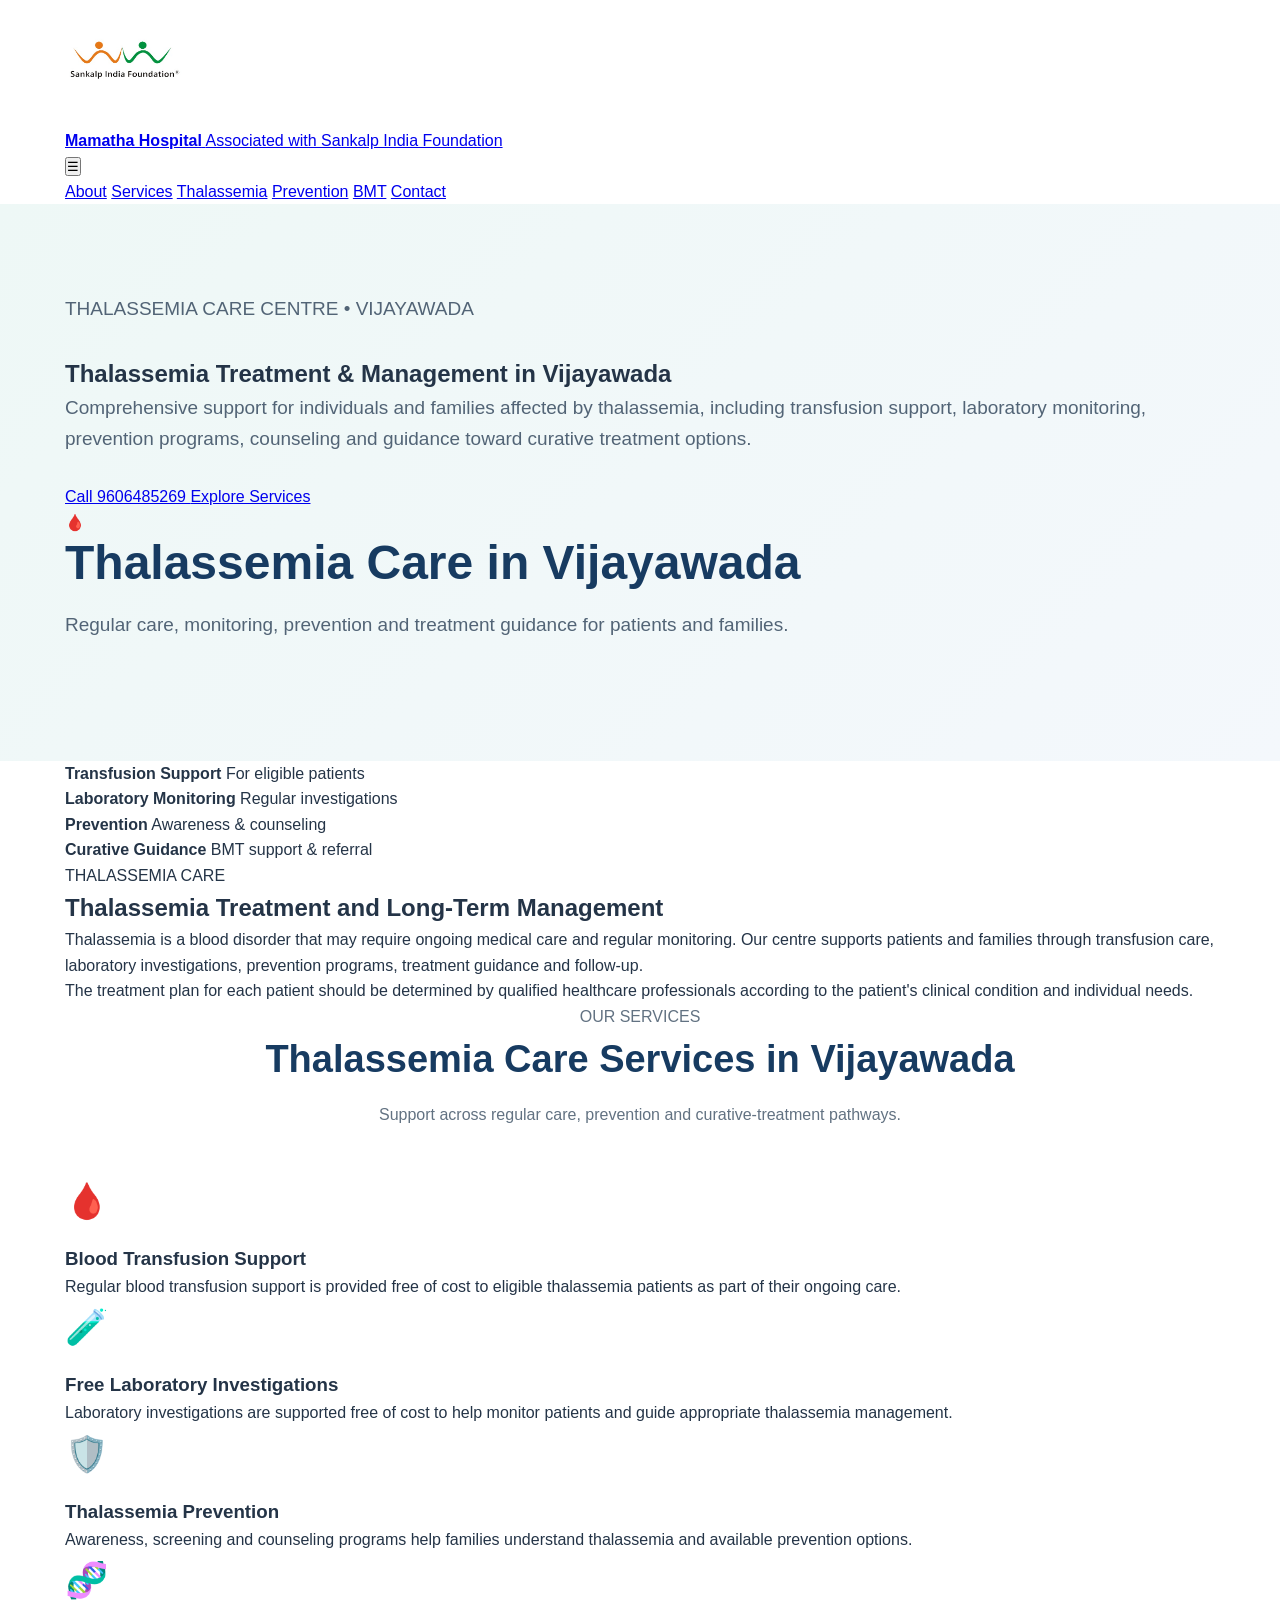
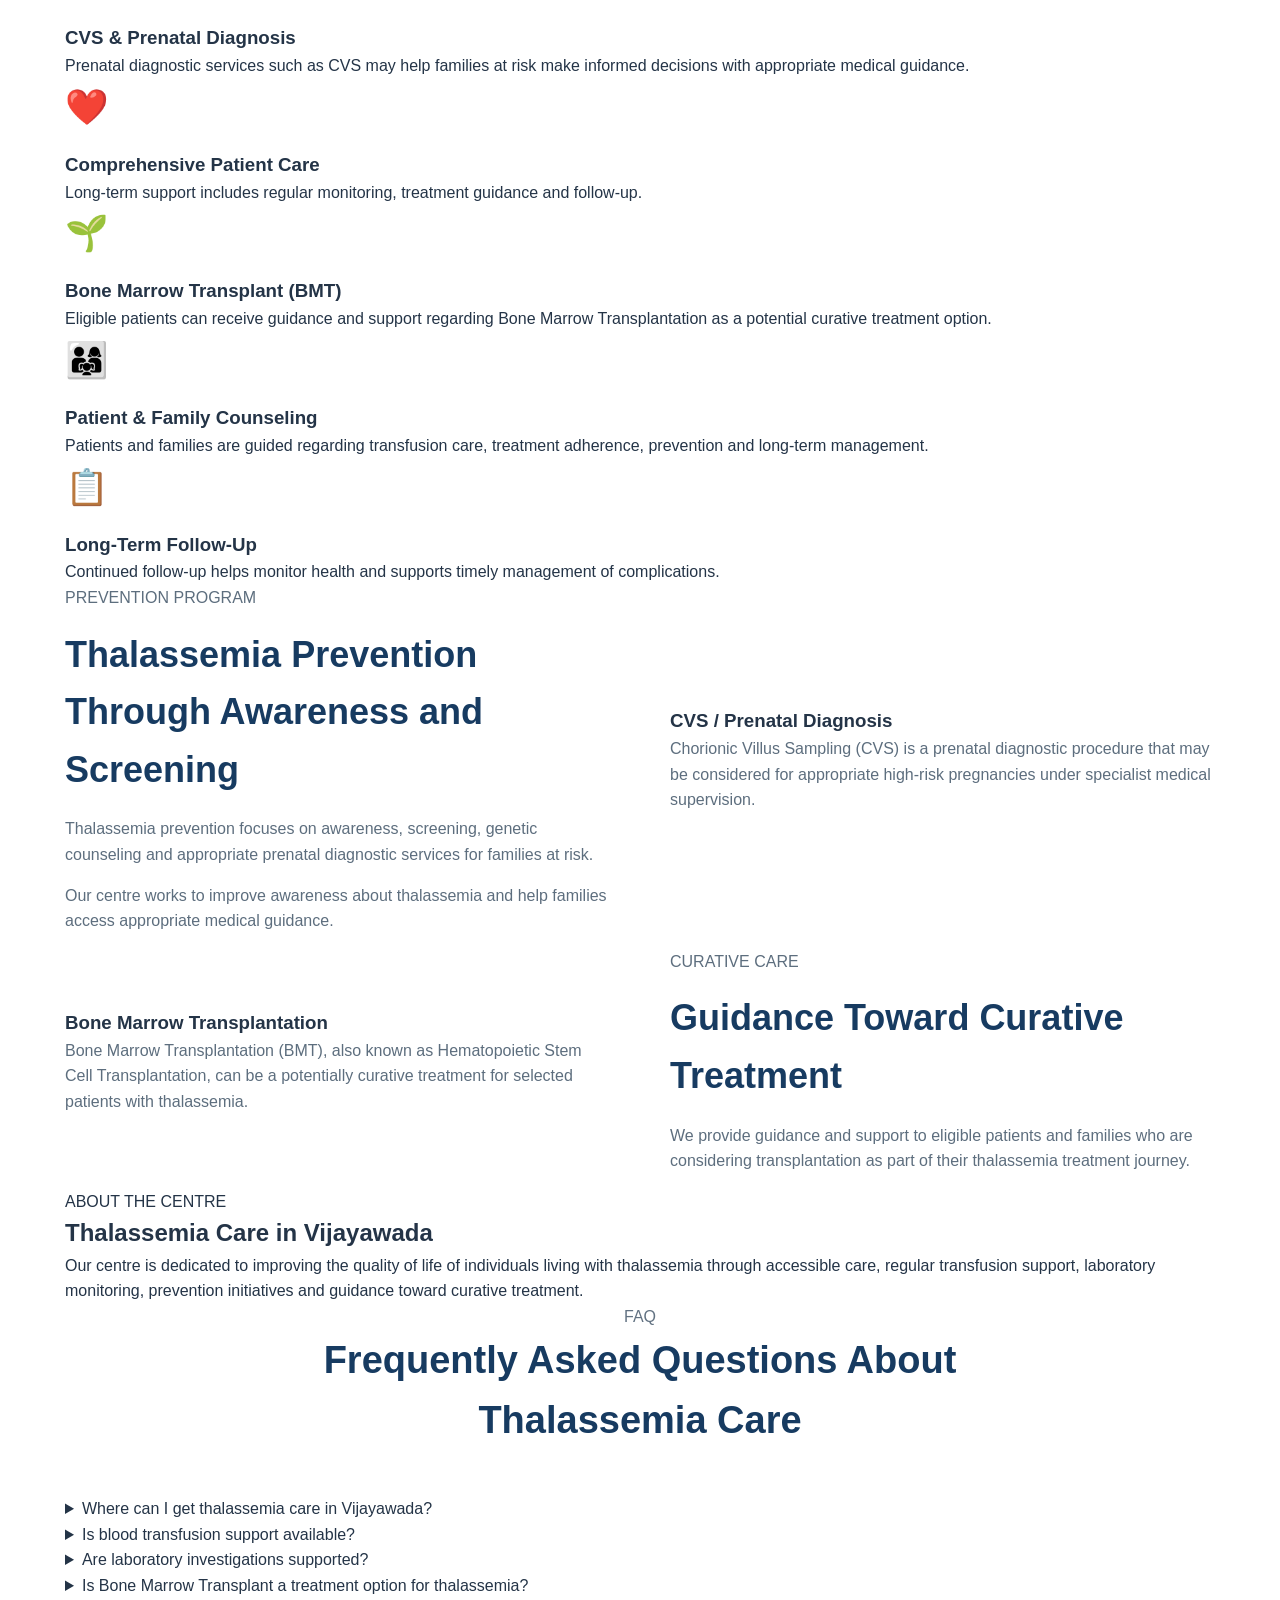
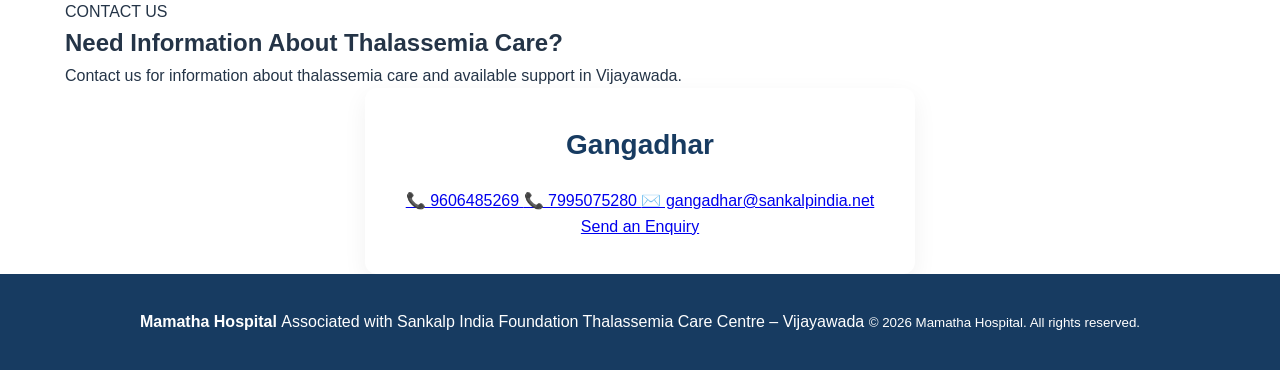
==== commit 78ba3387: "Update index.html" ====
--- a/index.html
+++ b/index.html
@@ -1,456 +1,673 @@
-
 <!DOCTYPE html>
 <html lang="en">
 <head>
     <meta charset="UTF-8">
-
     <meta name="viewport" content="width=device-width, initial-scale=1.0">
 
-    <title>Thalassemia Treatment & Management in Vijayawada | Sankalp India Foundation | Mamatha Hospital</title>
+    <title>Thalassemia Treatment & Management in Vijayawada | Sankalp India Foundation</title>
 
     <meta name="description"
-        content="Thalassemia care and management in Vijayawada at Mamatha Hospital associated with Sankalp India Foundation. Free blood transfusions, free laboratory investigations, prevention programs, CVS and BMT support.">
-
-    <meta name="keywords"
-        content="Thalassemia treatment Vijayawada, Thalassemia care Vijayawada, free blood transfusion Vijayawada, Mamatha Hospital, Sankalp India Foundation, CVS, BMT, Thalassemia prevention">
-
-    <meta name="author" content="Gangadhar">
+        content="Thalassemia care and management in Vijayawada, including blood transfusion support, laboratory investigations, prevention, counseling and guidance toward curative treatment options.">
+
+    <meta name="robots" content="index, follow">
+    <meta name="author" content="Sankalp India Foundation">
+    <meta name="theme-color" content="#0b6e8e">
+
+    <link rel="canonical"
+        href="https://gangadhar-blip.github.io/thalassemia-care-vijayawada/">
+
+    <!-- Social Media Preview -->
+    <meta property="og:type" content="website">
+    <meta property="og:title"
+        content="Thalassemia Treatment & Management in Vijayawada">
+    <meta property="og:description"
+        content="Thalassemia care, transfusion support, laboratory investigations, prevention and curative-treatment guidance in Vijayawada.">
+    <meta property="og:url"
+        content="https://gangadhar-blip.github.io/thalassemia-care-vijayawada/">
+    <meta property="og:image"
+        content="https://gangadhar-blip.github.io/thalassemia-care-vijayawada/sankalp-logo.jpg.jpeg">
 
     <link rel="stylesheet" href="style.css">
+
+    <!-- Google Structured Data -->
+    <script type="application/ld+json">
+    {
+      "@context": "https://schema.org",
+      "@type": "MedicalClinic",
+      "name": "Thalassemia Care Centre - Vijayawada",
+      "description": "Thalassemia care and management services including transfusion support, laboratory investigations, prevention programs and guidance toward curative treatment options.",
+      "url": "https://gangadhar-blip.github.io/thalassemia-care-vijayawada/",
+      "telephone": [
+        "+91-9606485269",
+        "+91-7995075280"
+      ],
+      "email": "gangadhar@sankalpindia.net",
+      "areaServed": "Vijayawada, Andhra Pradesh, India"
+    }
+    </script>
 </head>
 
 <body>
 
-    <!-- HEADER -->
-    <header class="header">
-
-        <div class="container header-content">
-
-            <div class="logo-area">
-                <img
-                    src="sankalp-logo.jpg.jpeg"
-                    alt="Sankalp India Foundation Logo"
-                    class="logo"
-                >
-
-                <div class="hospital-title">
-                    <h1>Mamatha Hospital</h1>
-                    <p>Associated with Sankalp India Foundation</p>
-                </div>
+<!-- HEADER -->
+<header class="site-header">
+
+    <div class="container nav-wrap">
+
+        <a class="brand" href="#top">
+
+            <img
+                src="sankalp-logo.jpg.jpeg"
+                alt="Sankalp India Foundation logo"
+                class="logo"
+            >
+
+            <div>
+                <strong>Mamatha Hospital</strong>
+                <span>Associated with Sankalp India Foundation</span>
             </div>
 
-        </div>
-
-    </header>
-
-
-    <!-- HERO SECTION -->
-    <section class="hero">
-
-        <div class="container hero-content">
-
-            <div class="hero-text">
-
-                <p class="small-heading">
-                    THALASSEMIA CARE CENTRE
-                </p>
-
-                <h2>
-                    Comprehensive Thalassemia Care in Vijayawada
-                </h2>
-
-                <p>
-                    Providing compassionate and comprehensive care for
-                    individuals and families affected by thalassemia.
-                </p>
-
-                <a href="#contact" class="button">
-                    Contact Us
+        </a>
+
+        <button
+            class="menu-toggle"
+            aria-label="Open navigation"
+            aria-expanded="false">
+            ☰
+        </button>
+
+        <nav class="nav" aria-label="Main navigation">
+
+            <a href="#about">About</a>
+            <a href="#services">Services</a>
+            <a href="#thalassemia">Thalassemia</a>
+            <a href="#prevention">Prevention</a>
+            <a href="#bmt">BMT</a>
+            <a href="#contact">Contact</a>
+
+        </nav>
+
+    </div>
+
+</header>
+
+
+<main id="top">
+
+<!-- HERO -->
+<section class="hero">
+
+    <div class="container hero-grid">
+
+        <div>
+
+            <p class="eyebrow">
+                THALASSEMIA CARE CENTRE • VIJAYAWADA
+            </p>
+
+            <h1>
+                Thalassemia Treatment &amp; Management in Vijayawada
+            </h1>
+
+            <p class="hero-copy">
+                Comprehensive support for individuals and families affected
+                by thalassemia, including transfusion support, laboratory
+                monitoring, prevention programs, counseling and guidance
+                toward curative treatment options.
+            </p>
+
+            <div class="hero-actions">
+
+                <a
+                    class="btn primary"
+                    href="tel:+919606485269">
+                    Call 9606485269
                 </a>
 
+                <a
+                    class="btn secondary"
+                    href="#services">
+                    Explore Services
+                </a>
+
             </div>
 
         </div>
 
-    </section>
-
-
-    <!-- INTRODUCTION -->
-    <section class="intro">
-
-        <div class="container">
-
-            <h2>Thalassemia Care in Vijayawada</h2>
-
-            <p>
-                Our centre is committed to providing comprehensive
-                thalassemia care, supporting patients through regular
-                transfusion services, laboratory monitoring, prevention
-                programs and guidance for curative treatment options.
-            </p>
-
-        </div>
-
-    </section>
-
-
-    <!-- WHAT WE DO -->
-    <section class="services" id="services">
-
-        <div class="container">
-
-            <div class="section-heading">
-
-                <p class="small-heading">
-                    OUR SERVICES
-                </p>
-
-                <h2>What We Do</h2>
-
-                <p>
-                    Supporting thalassemia patients through every stage
-                    of their treatment and care.
-                </p>
-
-            </div>
-
-
-            <div class="service-grid">
-
-                <!-- SERVICE 1 -->
-                <div class="service-card">
-
-                    <div class="icon">🩸</div>
-
-                    <h3>Free Blood Transfusions</h3>
-
-                    <p>
-                        Regular blood transfusion support is provided
-                        free of cost to eligible thalassemia patients
-                        as part of their ongoing care.
-                    </p>
-
-                </div>
-
-
-                <!-- SERVICE 2 -->
-                <div class="service-card">
-
-                    <div class="icon">🧪</div>
-
-                    <h3>Free Laboratory Investigations</h3>
-
-                    <p>
-                        Laboratory investigations are supported free
-                        of cost to help monitor patients and guide
-                        appropriate thalassemia management.
-                    </p>
-
-                </div>
-
-
-                <!-- SERVICE 3 -->
-                <div class="service-card">
-
-                    <div class="icon">🛡️</div>
-
-                    <h3>Thalassemia Prevention</h3>
-
-                    <p>
-                        Awareness, screening and counseling programs
-                        help families understand thalassemia and
-                        available prevention options.
-                    </p>
-
-                </div>
-
-
-                <!-- SERVICE 4 -->
-                <div class="service-card">
-
-                    <div class="icon">🧬</div>
-
-                    <h3>CVS & Prenatal Diagnosis</h3>
-
-                    <p>
-                        Prenatal diagnostic services such as CVS may
-                        help families at risk of thalassemia make
-                        informed decisions with appropriate medical
-                        guidance.
-                    </p>
-
-                </div>
-
-
-                <!-- SERVICE 5 -->
-                <div class="service-card">
-
-                    <div class="icon">❤️</div>
-
-                    <h3>Comprehensive Patient Care</h3>
-
-                    <p>
-                        We support long-term patient care through
-                        regular monitoring, treatment guidance and
-                        follow-up.
-                    </p>
-
-                </div>
-
-
-                <!-- SERVICE 6 -->
-                <div class="service-card">
-
-                    <div class="icon">🌱</div>
-
-                    <h3>Bone Marrow Transplant (BMT)</h3>
-
-                    <p>
-                        Eligible patients can receive guidance and
-                        support regarding Bone Marrow Transplantation
-                        as a potential curative treatment option.
-                    </p>
-
-                </div>
-
-
-                <!-- SERVICE 7 -->
-                <div class="service-card">
-
-                    <div class="icon">👨‍👩‍👧</div>
-
-                    <h3>Patient & Family Counseling</h3>
-
-                    <p>
-                        Patients and families are guided regarding
-                        transfusion care, treatment adherence,
-                        prevention and long-term management.
-                    </p>
-
-                </div>
-
-
-                <!-- SERVICE 8 -->
-                <div class="service-card">
-
-                    <div class="icon">📋</div>
-
-                    <h3>Long-Term Follow-Up</h3>
-
-                    <p>
-                        Continued follow-up helps monitor the health
-                        of thalassemia patients and supports timely
-                        management of complications.
-                    </p>
-
-                </div>
-
-            </div>
-
-        </div>
-
-    </section>
-
-
-    <!-- PREVENTION -->
-    <section class="prevention">
-
-        <div class="container two-column">
-
-            <div>
-
-                <p class="small-heading">
-                    PREVENTION PROGRAM
-                </p>
-
-                <h2>
-                    Preventing Thalassemia Through Awareness
-                </h2>
-
-                <p>
-                    Thalassemia prevention focuses on awareness,
-                    screening, genetic counseling and appropriate
-                    prenatal diagnostic services for families at risk.
-                </p>
-
-                <p>
-                    Our centre works to improve awareness about
-                    thalassemia and help families access appropriate
-                    medical guidance.
-                </p>
-
-            </div>
-
-
-            <div class="highlight-box">
-
-                <h3>CVS / Prenatal Diagnosis</h3>
-
-                <p>
-                    Chorionic Villus Sampling (CVS) is a prenatal
-                    diagnostic procedure that may be considered for
-                    appropriate high-risk pregnancies under specialist
-                    medical supervision.
-                </p>
-
-            </div>
-
-        </div>
-
-    </section>
-
-
-    <!-- CURATIVE CARE -->
-    <section class="bmt">
-
-        <div class="container two-column">
-
-            <div class="highlight-box">
-
-                <h3>Bone Marrow Transplantation</h3>
-
-                <p>
-                    Bone Marrow Transplantation (BMT), also known as
-                    Hematopoietic Stem Cell Transplantation, can be a
-                    potentially curative treatment for selected
-                    patients with thalassemia.
-                </p>
-
-            </div>
-
-
-            <div>
-
-                <p class="small-heading">
-                    CURATIVE CARE
-                </p>
-
-                <h2>
-                    Supporting Patients Towards Curative Treatment
-                </h2>
-
-                <p>
-                    We provide guidance and support to eligible
-                    patients and families who are considering
-                    transplantation as part of their thalassemia
-                    treatment journey.
-                </p>
-
-            </div>
-
-        </div>
-
-    </section>
-
-
-    <!-- ABOUT -->
-    <section class="about">
-
-        <div class="container">
-
-            <p class="small-heading">
-                ABOUT THE CENTRE
-            </p>
+
+        <div class="hero-card">
+
+            <span class="hero-icon">🩸</span>
 
             <h2>
-                Caring for Thalassemia Patients
+                Thalassemia Care in Vijayawada
             </h2>
 
             <p>
-                Our centre is dedicated to improving the quality of
-                life of individuals living with thalassemia through
-                accessible care, regular transfusion support,
-                laboratory monitoring, prevention initiatives and
-                guidance towards curative treatment.
-            </p>
-
-        </div>
-
-    </section>
-
-
-    <!-- CONTACT -->
-    <section class="contact" id="contact">
-
-        <div class="container">
-
-            <div class="section-heading">
-
-                <p class="small-heading">
-                    CONTACT US
-                </p>
-
-                <h2>
-                    Get in Touch
-                </h2>
-
-                <p>
-                    For thalassemia care and related information,
-                    please contact us.
-                </p>
-
-            </div>
-
-
-            <div class="contact-card">
-
-                <h3>Gangadhar</h3>
-
-                <p class="contact-item">
-                    📞
-                    <a href="tel:9606485269">
-                        9606485269
-                    </a>
-                </p>
-
-                <p class="contact-item">
-                    📞
-                    <a href="tel:7995075280">
-                        7995075280
-                    </a>
-                </p>
-
-                <p class="contact-item">
-                    ✉️
-                    <a href="mailto:gangadhar@sankalpindia.net">
-                        gangadhar@sankalpindia.net
-                    </a>
-                </p>
-
-            </div>
-
-        </div>
-
-    </section>
-
-
-    <!-- FOOTER -->
-    <footer class="footer">
-
-        <div class="container">
-
-            <p>
-                Mamatha Hospital
-            </p>
-
-            <p>
-                Associated with Sankalp India Foundation
-            </p>
-
-            <p>
-                Thalassemia Care Centre – Vijayawada
-            </p>
-
-            <p class="copyright">
-                © 2026 Mamatha Hospital. All rights reserved.
-            </p>
-
-        </div>
-
-    </footer>
-
-
-    <script src="script.js"></script>
+                Regular care, monitoring, prevention and treatment
+                guidance for patients and families.
+            </p>
+
+        </div>
+
+    </div>
+
+</section>
+
+
+<!-- TRUST STRIP -->
+<section class="trust-strip">
+
+    <div class="container trust-grid">
+
+        <div>
+            <strong>Transfusion Support</strong>
+            <span>For eligible patients</span>
+        </div>
+
+        <div>
+            <strong>Laboratory Monitoring</strong>
+            <span>Regular investigations</span>
+        </div>
+
+        <div>
+            <strong>Prevention</strong>
+            <span>Awareness &amp; counseling</span>
+        </div>
+
+        <div>
+            <strong>Curative Guidance</strong>
+            <span>BMT support &amp; referral</span>
+        </div>
+
+    </div>
+
+</section>
+
+
+<!-- THALASSEMIA -->
+<section class="section" id="thalassemia">
+
+    <div class="container narrow">
+
+        <p class="eyebrow">
+            THALASSEMIA CARE
+        </p>
+
+        <h2>
+            Thalassemia Treatment and Long-Term Management
+        </h2>
+
+        <p>
+            Thalassemia is a blood disorder that may require ongoing
+            medical care and regular monitoring. Our centre supports
+            patients and families through transfusion care, laboratory
+            investigations, prevention programs, treatment guidance
+            and follow-up.
+        </p>
+
+        <p>
+            The treatment plan for each patient should be determined
+            by qualified healthcare professionals according to the
+            patient's clinical condition and individual needs.
+        </p>
+
+    </div>
+
+</section>
+
+
+<!-- SERVICES -->
+<section class="section alt" id="services">
+
+    <div class="container">
+
+        <div class="section-heading">
+
+            <p class="eyebrow">
+                OUR SERVICES
+            </p>
+
+            <h2>
+                Thalassemia Care Services in Vijayawada
+            </h2>
+
+            <p>
+                Support across regular care, prevention and
+                curative-treatment pathways.
+            </p>
+
+        </div>
+
+
+        <div class="cards">
+
+
+            <article class="card">
+
+                <div class="icon">🩸</div>
+
+                <h3>
+                    Blood Transfusion Support
+                </h3>
+
+                <p>
+                    Regular blood transfusion support is provided
+                    free of cost to eligible thalassemia patients
+                    as part of their ongoing care.
+                </p>
+
+            </article>
+
+
+            <article class="card">
+
+                <div class="icon">🧪</div>
+
+                <h3>
+                    Free Laboratory Investigations
+                </h3>
+
+                <p>
+                    Laboratory investigations are supported free
+                    of cost to help monitor patients and guide
+                    appropriate thalassemia management.
+                </p>
+
+            </article>
+
+
+            <article class="card">
+
+                <div class="icon">🛡️</div>
+
+                <h3>
+                    Thalassemia Prevention
+                </h3>
+
+                <p>
+                    Awareness, screening and counseling programs
+                    help families understand thalassemia and
+                    available prevention options.
+                </p>
+
+            </article>
+
+
+            <article class="card">
+
+                <div class="icon">🧬</div>
+
+                <h3>
+                    CVS &amp; Prenatal Diagnosis
+                </h3>
+
+                <p>
+                    Prenatal diagnostic services such as CVS may
+                    help families at risk make informed decisions
+                    with appropriate medical guidance.
+                </p>
+
+            </article>
+
+
+            <article class="card">
+
+                <div class="icon">❤️</div>
+
+                <h3>
+                    Comprehensive Patient Care
+                </h3>
+
+                <p>
+                    Long-term support includes regular monitoring,
+                    treatment guidance and follow-up.
+                </p>
+
+            </article>
+
+
+            <article class="card">
+
+                <div class="icon">🌱</div>
+
+                <h3>
+                    Bone Marrow Transplant (BMT)
+                </h3>
+
+                <p>
+                    Eligible patients can receive guidance and
+                    support regarding Bone Marrow Transplantation
+                    as a potential curative treatment option.
+                </p>
+
+            </article>
+
+
+            <article class="card">
+
+                <div class="icon">👨‍👩‍👧</div>
+
+                <h3>
+                    Patient &amp; Family Counseling
+                </h3>
+
+                <p>
+                    Patients and families are guided regarding
+                    transfusion care, treatment adherence,
+                    prevention and long-term management.
+                </p>
+
+            </article>
+
+
+            <article class="card">
+
+                <div class="icon">📋</div>
+
+                <h3>
+                    Long-Term Follow-Up
+                </h3>
+
+                <p>
+                    Continued follow-up helps monitor health and
+                    supports timely management of complications.
+                </p>
+
+            </article>
+
+        </div>
+
+    </div>
+
+</section>
+
+
+<!-- PREVENTION -->
+<section class="section" id="prevention">
+
+    <div class="container two-column">
+
+        <div>
+
+            <p class="eyebrow">
+                PREVENTION PROGRAM
+            </p>
+
+            <h2>
+                Thalassemia Prevention Through Awareness and Screening
+            </h2>
+
+            <p>
+                Thalassemia prevention focuses on awareness,
+                screening, genetic counseling and appropriate
+                prenatal diagnostic services for families at risk.
+            </p>
+
+            <p>
+                Our centre works to improve awareness about
+                thalassemia and help families access appropriate
+                medical guidance.
+            </p>
+
+        </div>
+
+
+        <div class="feature-box">
+
+            <h3>
+                CVS / Prenatal Diagnosis
+            </h3>
+
+            <p>
+                Chorionic Villus Sampling (CVS) is a prenatal
+                diagnostic procedure that may be considered for
+                appropriate high-risk pregnancies under specialist
+                medical supervision.
+            </p>
+
+        </div>
+
+    </div>
+
+</section>
+
+
+<!-- BMT -->
+<section class="section alt" id="bmt">
+
+    <div class="container two-column">
+
+        <div class="feature-box">
+
+            <h3>
+                Bone Marrow Transplantation
+            </h3>
+
+            <p>
+                Bone Marrow Transplantation (BMT), also known as
+                Hematopoietic Stem Cell Transplantation, can be
+                a potentially curative treatment for selected
+                patients with thalassemia.
+            </p>
+
+        </div>
+
+
+        <div>
+
+            <p class="eyebrow">
+                CURATIVE CARE
+            </p>
+
+            <h2>
+                Guidance Toward Curative Treatment
+            </h2>
+
+            <p>
+                We provide guidance and support to eligible patients
+                and families who are considering transplantation as
+                part of their thalassemia treatment journey.
+            </p>
+
+        </div>
+
+    </div>
+
+</section>
+
+
+<!-- ABOUT -->
+<section class="section" id="about">
+
+    <div class="container narrow">
+
+        <p class="eyebrow">
+            ABOUT THE CENTRE
+        </p>
+
+        <h2>
+            Thalassemia Care in Vijayawada
+        </h2>
+
+        <p>
+            Our centre is dedicated to improving the quality of life
+            of individuals living with thalassemia through accessible
+            care, regular transfusion support, laboratory monitoring,
+            prevention initiatives and guidance toward curative treatment.
+        </p>
+
+    </div>
+
+</section>
+
+
+<!-- FAQ -->
+<section class="section faq-section">
+
+    <div class="container narrow">
+
+        <div class="section-heading">
+
+            <p class="eyebrow">
+                FAQ
+            </p>
+
+            <h2>
+                Frequently Asked Questions About Thalassemia Care
+            </h2>
+
+        </div>
+
+
+        <details>
+
+            <summary>
+                Where can I get thalassemia care in Vijayawada?
+            </summary>
+
+            <p>
+                Our Thalassemia Care Centre in Vijayawada provides
+                ongoing support for eligible patients, including
+                transfusion support, laboratory investigations,
+                prevention programs and treatment guidance.
+            </p>
+
+        </details>
+
+
+        <details>
+
+            <summary>
+                Is blood transfusion support available?
+            </summary>
+
+            <p>
+                Regular blood transfusion support is provided free
+                of cost to eligible thalassemia patients as part
+                of their ongoing care.
+            </p>
+
+        </details>
+
+
+        <details>
+
+            <summary>
+                Are laboratory investigations supported?
+            </summary>
+
+            <p>
+                Laboratory investigations are supported free of
+                cost to help monitor eligible patients and guide
+                appropriate management.
+            </p>
+
+        </details>
+
+
+        <details>
+
+            <summary>
+                Is Bone Marrow Transplant a treatment option for thalassemia?
+            </summary>
+
+            <p>
+                BMT can be a potentially curative treatment for
+                selected patients. Eligibility and treatment
+                decisions must be assessed by qualified specialists.
+            </p>
+
+        </details>
+
+    </div>
+
+</section>
+
+
+<!-- CONTACT -->
+<section class="contact-section" id="contact">
+
+    <div class="container contact-grid">
+
+        <div>
+
+            <p class="eyebrow">
+                CONTACT US
+            </p>
+
+            <h2>
+                Need Information About Thalassemia Care?
+            </h2>
+
+            <p>
+                Contact us for information about thalassemia care
+                and available support in Vijayawada.
+            </p>
+
+        </div>
+
+
+        <div class="contact-card">
+
+            <h3>
+                Gangadhar
+            </h3>
+
+            <a href="tel:+919606485269">
+                📞 9606485269
+            </a>
+
+            <a href="tel:+917995075280">
+                📞 7995075280
+            </a>
+
+            <a href="mailto:gangadhar@sankalpindia.net">
+                ✉️ gangadhar@sankalpindia.net
+            </a>
+
+            <a
+                class="btn primary full"
+                href="mailto:gangadhar@sankalpindia.net?subject=Thalassemia%20Care%20Enquiry">
+                Send an Enquiry
+            </a>
+
+        </div>
+
+    </div>
+
+</section>
+
+</main>
+
+
+<!-- FOOTER -->
+<footer class="footer">
+
+    <div class="container">
+
+        <strong>
+            Mamatha Hospital
+        </strong>
+
+        <span>
+            Associated with Sankalp India Foundation
+        </span>
+
+        <span>
+            Thalassemia Care Centre – Vijayawada
+        </span>
+
+        <small>
+            © 2026 Mamatha Hospital. All rights reserved.
+        </small>
+
+    </div>
+
+</footer>
+
+
+<script src="script.js"></script>
 
 </body>
 </html>
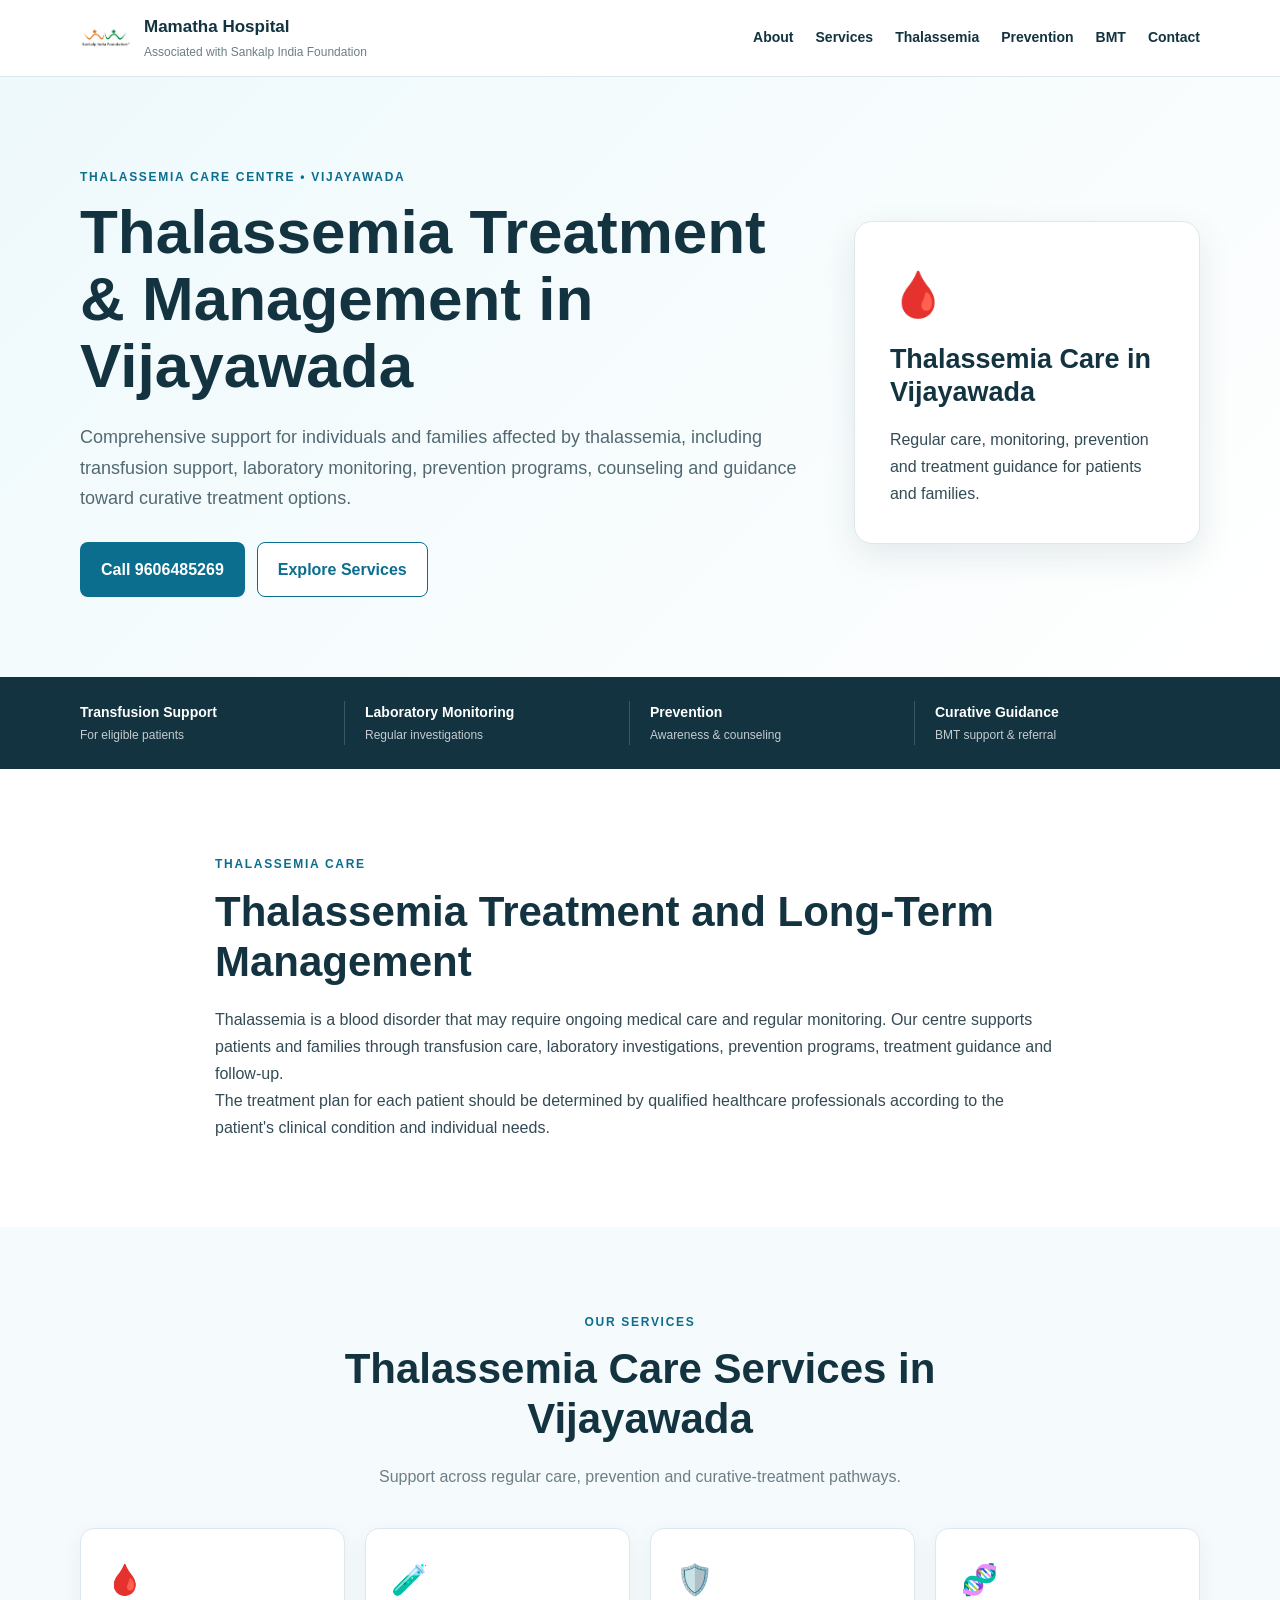
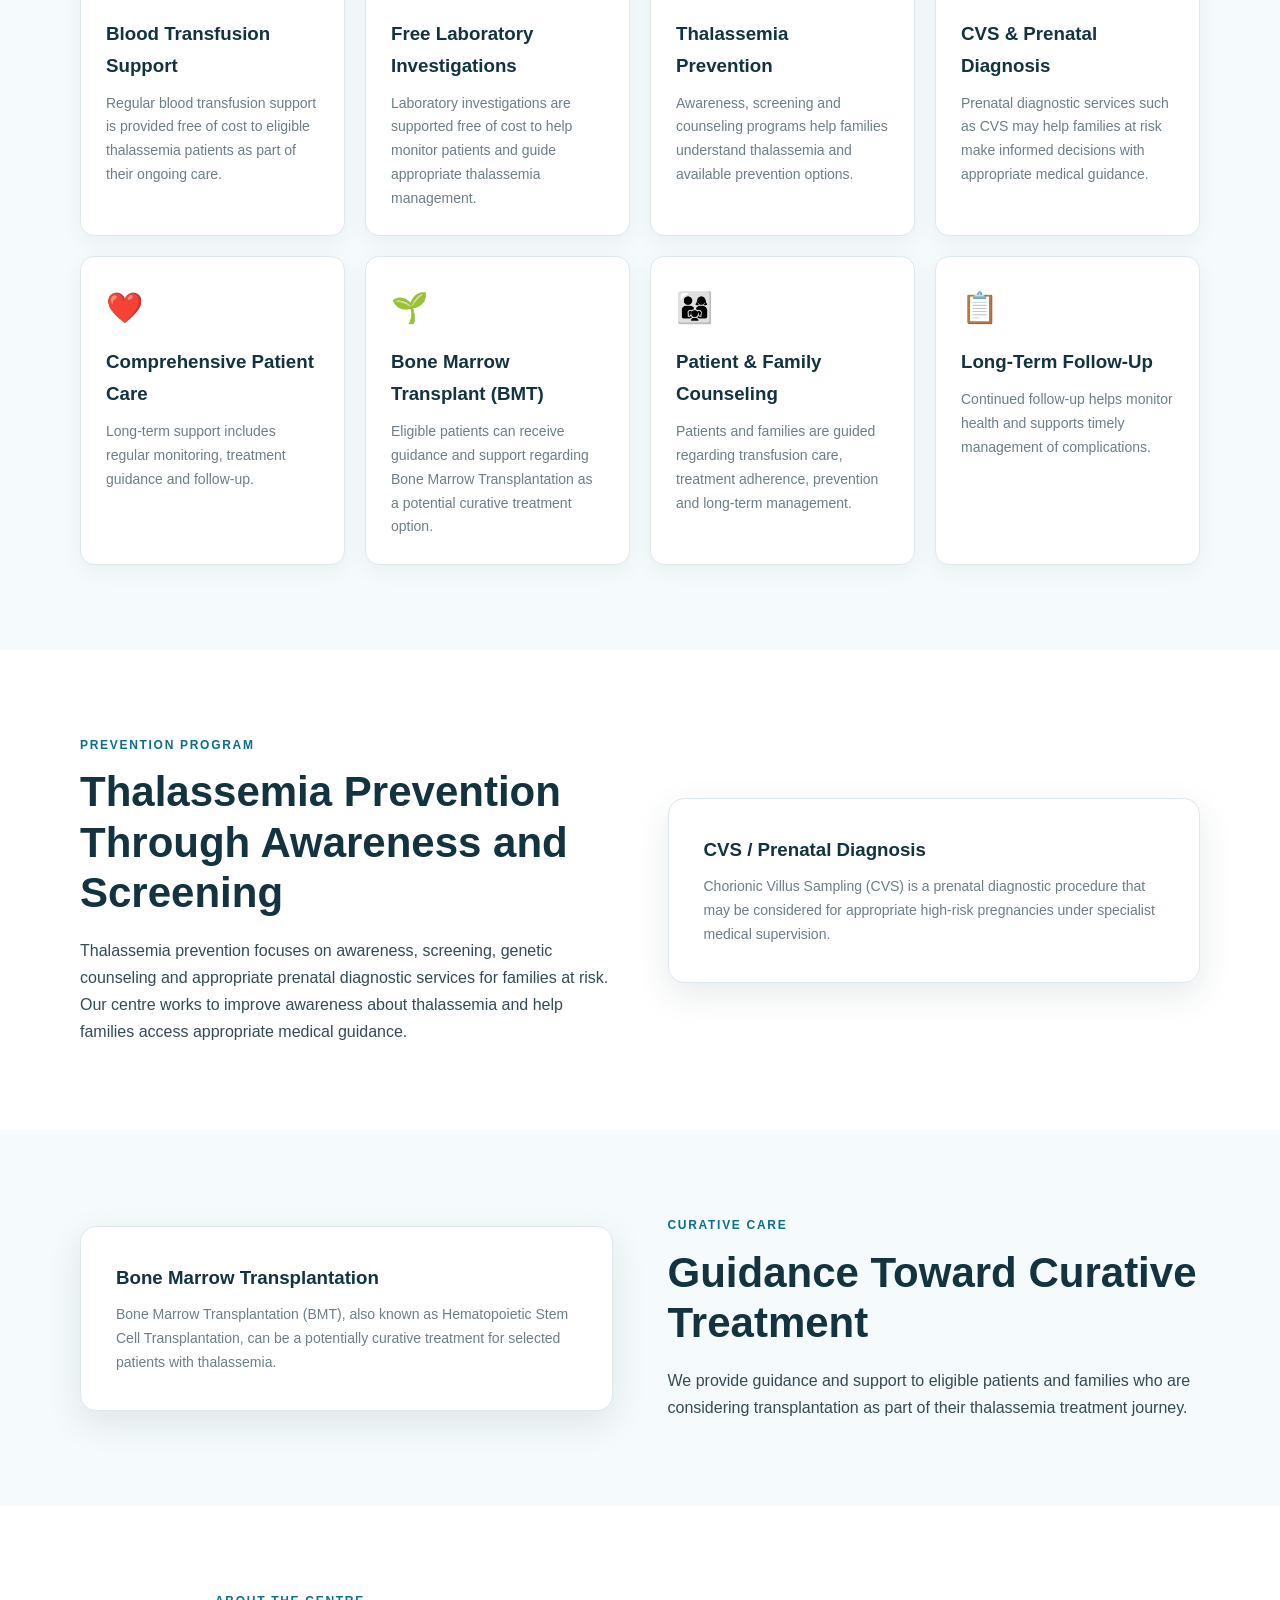
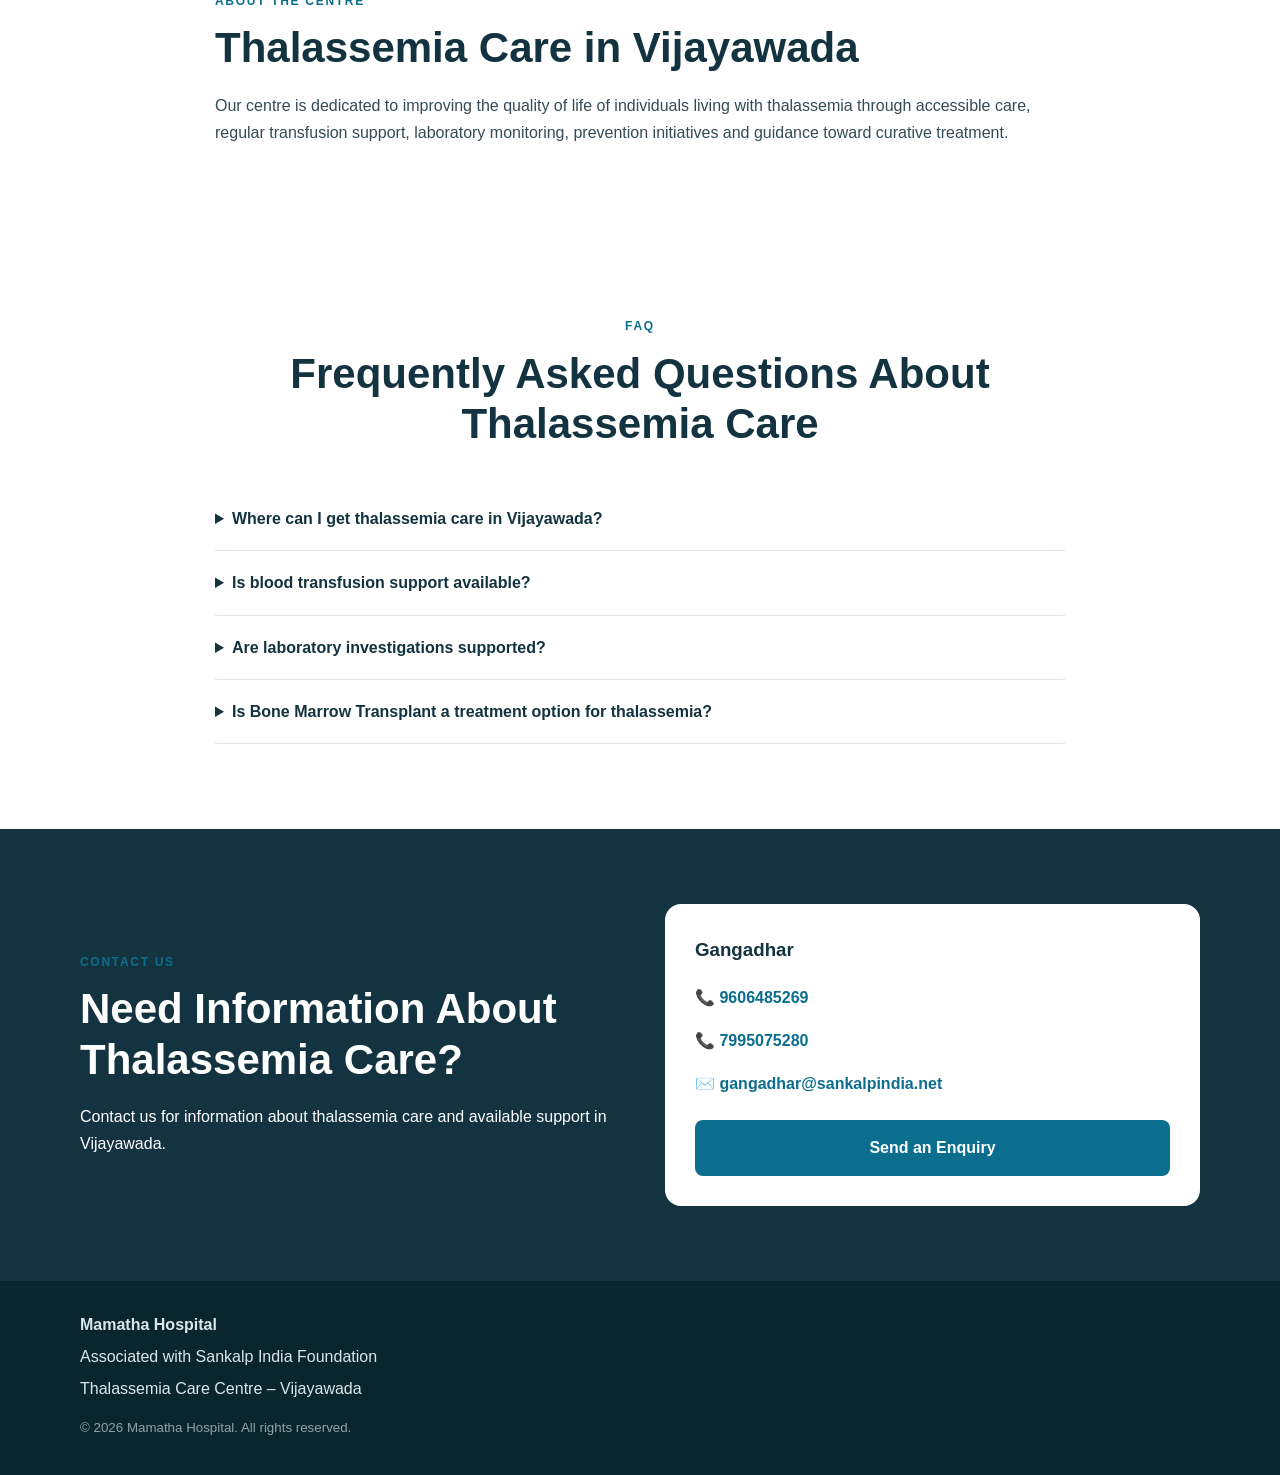
==== commit 3e38f669: "Update index.html" ====
--- a/index.html
+++ b/index.html
@@ -4,7 +4,7 @@
     <meta charset="UTF-8">
     <meta name="viewport" content="width=device-width, initial-scale=1.0">
 
-    <title>Thalassemia Treatment & Management in Vijayawada | Sankalp India Foundation</title>
+    <title>Thalassemia Treatment & Management in Vijayawada | Thalassemia Care Centre | Sankalp India Foundation</title>
 
     <meta name="description"
         content="Thalassemia care and management in Vijayawada, including blood transfusion support, laboratory investigations, prevention, counseling and guidance toward curative treatment options.">
--- a/style.css
+++ b/style.css
@@ -1,7 +1,18 @@
 * {
+    box-sizing: border-box;
     margin: 0;
     padding: 0;
-    box-sizing: border-box;
+}
+
+:root {
+    --primary: #0b6e8e;
+    --dark: #12333f;
+    --text: #334b55;
+    --muted: #6d7e86;
+    --light: #f5fafc;
+    --white: #ffffff;
+    --border: #dce8ed;
+    --shadow: 0 12px 35px rgba(17, 54, 67, 0.10);
 }
 
 html {
@@ -10,377 +21,485 @@
 
 body {
     font-family: Arial, Helvetica, sans-serif;
-    line-height: 1.6;
-    color: #243447;
+    color: var(--text);
+    line-height: 1.7;
     background: #ffffff;
 }
 
+a {
+    text-decoration: none;
+    color: inherit;
+}
+
 .container {
-    width: 90%;
-    max-width: 1150px;
+    width: min(1120px, 92%);
     margin: auto;
 }
 
-
-/* HEADER */
-
-.header {
+.narrow {
+    max-width: 850px;
+}
+
+
+/* =========================
+   HEADER
+========================= */
+
+.site-header {
+    position: sticky;
+    top: 0;
+    z-index: 1000;
+    background: rgba(255, 255, 255, 0.97);
+    border-bottom: 1px solid var(--border);
+    backdrop-filter: blur(8px);
+}
+
+.nav-wrap {
+    min-height: 76px;
+    display: flex;
+    align-items: center;
+    justify-content: space-between;
+    gap: 25px;
+}
+
+.brand {
+    display: flex;
+    align-items: center;
+    gap: 12px;
+}
+
+.logo {
+    width: 52px;
+    height: 52px;
+    object-fit: contain;
+    border-radius: 8px;
+}
+
+.brand strong {
+    display: block;
+    color: var(--dark);
+    font-size: 17px;
+}
+
+.brand span {
+    display: block;
+    color: var(--muted);
+    font-size: 12px;
+}
+
+
+/* =========================
+   NAVIGATION
+========================= */
+
+.nav {
+    display: flex;
+    gap: 22px;
+    align-items: center;
+}
+
+.nav a {
+    font-size: 14px;
+    font-weight: 700;
+    color: var(--dark);
+}
+
+.nav a:hover {
+    color: var(--primary);
+}
+
+.menu-toggle {
+    display: none;
+    border: 0;
+    background: none;
+    font-size: 25px;
+    cursor: pointer;
+}
+
+
+/* =========================
+   HERO
+========================= */
+
+.hero {
+    background: linear-gradient(135deg, #eef9fc, #ffffff);
+    padding: 90px 0 80px;
+}
+
+.hero-grid {
+    display: grid;
+    grid-template-columns: 1.35fr 0.65fr;
+    gap: 55px;
+    align-items: center;
+}
+
+.eyebrow {
+    font-size: 12px;
+    letter-spacing: 1.7px;
+    font-weight: 800;
+    color: var(--primary);
+    margin-bottom: 12px;
+}
+
+h1 {
+    font-size: clamp(38px, 5vw, 62px);
+    line-height: 1.08;
+    color: var(--dark);
+    margin-bottom: 22px;
+}
+
+h2 {
+    font-size: clamp(29px, 4vw, 42px);
+    line-height: 1.2;
+    color: var(--dark);
+    margin-bottom: 18px;
+}
+
+h3 {
+    color: var(--dark);
+    margin-bottom: 10px;
+}
+
+.hero-copy {
+    font-size: 18px;
+    max-width: 720px;
+    color: #526972;
+}
+
+.hero-actions {
+    display: flex;
+    gap: 12px;
+    flex-wrap: wrap;
+    margin-top: 28px;
+}
+
+.btn {
+    display: inline-flex;
+    align-items: center;
+    justify-content: center;
+    padding: 13px 20px;
+    border-radius: 8px;
+    font-weight: 800;
+    border: 1px solid transparent;
+}
+
+.btn.primary {
+    background: var(--primary);
+    color: #ffffff;
+}
+
+.btn.primary:hover {
+    filter: brightness(0.92);
+}
+
+.btn.secondary {
+    border-color: var(--primary);
+    color: var(--primary);
     background: #ffffff;
-    border-bottom: 1px solid #e8edf2;
-    padding: 15px 0;
-}
-
-.header-content {
-    display: flex;
-    align-items: center;
-}
-
-.logo-area {
-    display: flex;
-    align-items: center;
+}
+
+.hero-card {
+    background: #ffffff;
+    padding: 35px;
+    border-radius: 18px;
+    box-shadow: var(--shadow);
+    border: 1px solid var(--border);
+}
+
+.hero-icon {
+    font-size: 45px;
+}
+
+.hero-card h2 {
+    font-size: 27px;
+    margin-top: 10px;
+}
+
+
+/* =========================
+   TRUST STRIP
+========================= */
+
+.trust-strip {
+    background: var(--dark);
+    color: #ffffff;
+}
+
+.trust-grid {
+    display: grid;
+    grid-template-columns: repeat(4, 1fr);
     gap: 20px;
-}
-
-.logo {
-    width: 120px;
-    height: auto;
-    object-fit: contain;
-}
-
-.hospital-title h1 {
-    font-size: 28px;
-    margin-bottom: 2px;
-    color: #173b61;
-}
-
-.hospital-title p {
-    color: #168c63;
-    font-size: 15px;
-    font-weight: 600;
-}
-
-
-/* HERO */
-
-.hero {
-    background: linear-gradient(135deg, #eef8f6, #f4f8fc);
-    padding: 90px 0;
-}
-
-.hero-content {
-    display: flex;
-    align-items: center;
-}
-
-.hero-text {
-    max-width: 760px;
-}
-
-.small-heading {
-    color: #168c63;
-    font-weight: bold;
+    padding: 24px 0;
+}
+
+.trust-grid div {
+    padding-right: 18px;
+    border-right: 1px solid rgba(255, 255, 255, 0.18);
+}
+
+.trust-grid div:last-child {
+    border-right: 0;
+}
+
+.trust-grid strong,
+.trust-grid span {
+    display: block;
+}
+
+.trust-grid strong {
     font-size: 14px;
-    letter-spacing: 1.5px;
-    margin-bottom: 12px;
-}
-
-.hero h2 {
-    font-size: 48px;
-    line-height: 1.15;
-    color: #173b61;
-    margin-bottom: 20px;
-}
-
-.hero p {
-    font-size: 19px;
-    color: #526476;
-    margin-bottom: 30px;
-}
-
-.button {
-    display: inline-block;
-    background: #168c63;
-    color: white;
-    padding: 13px 26px;
-    border-radius: 6px;
-    text-decoration: none;
-    font-weight: bold;
-}
-
-.button:hover {
-    background: #0f704e;
-}
-
-
-/* INTRO */
-
-.intro {
-    padding: 70px 0;
-    text-align: center;
-}
-
-.intro h2 {
-    color: #173b61;
-    font-size: 34px;
-    margin-bottom: 18px;
-}
-
-.intro p {
-    max-width: 850px;
-    margin: auto;
-    color: #596b7b;
-    font-size: 17px;
-}
-
-
-/* SERVICES */
-
-.services {
-    background: #f7fafc;
-    padding: 80px 0;
+}
+
+.trust-grid span {
+    font-size: 12px;
+    opacity: 0.75;
+}
+
+
+/* =========================
+   SECTIONS
+========================= */
+
+.section {
+    padding: 85px 0;
+}
+
+.alt {
+    background: var(--light);
 }
 
 .section-heading {
     text-align: center;
     max-width: 750px;
-    margin: 0 auto 45px;
-}
-
-.section-heading h2 {
-    color: #173b61;
-    font-size: 38px;
-    margin-bottom: 12px;
-}
-
-.section-heading p {
-    color: #627282;
-}
-
-.service-grid {
+    margin: 0 auto 38px;
+}
+
+.section-heading p:last-child {
+    color: var(--muted);
+}
+
+
+/* =========================
+   SERVICE CARDS
+========================= */
+
+.cards {
     display: grid;
     grid-template-columns: repeat(4, 1fr);
-    gap: 22px;
-}
-
-.service-card {
-    background: white;
-    padding: 30px 24px;
-    border-radius: 12px;
-    border: 1px solid #e5ebf0;
-    transition: 0.3s;
-}
-
-.service-card:hover {
-    transform: translateY(-5px);
-    box-shadow: 0 12px 30px rgba(0, 0, 0, 0.08);
+    gap: 20px;
+}
+
+.card {
+    background: #ffffff;
+    border: 1px solid var(--border);
+    padding: 25px;
+    border-radius: 14px;
+    box-shadow: 0 6px 22px rgba(17, 54, 67, 0.05);
+}
+
+.card:hover {
+    transform: translateY(-3px);
+    box-shadow: var(--shadow);
+    transition: 0.2s;
 }
 
 .icon {
-    font-size: 35px;
-    margin-bottom: 15px;
-}
-
-.service-card h3 {
-    color: #173b61;
-    font-size: 20px;
-    margin-bottom: 10px;
-}
-
-.service-card p {
-    color: #647383;
-    font-size: 15px;
-}
-
-
-/* TWO COLUMN SECTIONS */
-
-.prevention,
-.bmt {
-    padding: 80px 0;
-}
+    font-size: 30px;
+    margin-bottom: 13px;
+}
+
+.card p,
+.feature-box p {
+    font-size: 14px;
+    color: var(--muted);
+}
+
+
+/* =========================
+   TWO COLUMN
+========================= */
 
 .two-column {
     display: grid;
     grid-template-columns: 1fr 1fr;
-    gap: 60px;
-    align-items: center;
-}
-
-.two-column h2 {
-    color: #173b61;
-    font-size: 36px;
-    margin-bottom: 18px;
-}
-
-.two-column p {
-    color: #5d6e7e;
-    margin-bottom: 15px;
-}
-
-.highlight-box {
-    background: #eef8f6;
-    padding: 40px;
-    border-radius: 15px;
-    border-left: 5px solid #168c63;
-}
-
-.highlight-box h3 {
-    color: #173b61;
-    font-size: 25px;
-    margin-bottom: 15px;
-}
-
-
-/* BMT */
-
-.bmt {
-    background: #f7fafc;
-}
-
-
-/* ABOUT */
-
-.about {
-    padding: 80px 0;
-    text-align: center;
-}
-
-.about h2 {
-    color: #173b61;
-    font-size: 36px;
-    margin-bottom: 20px;
-}
-
-.about p:last-child {
-    max-width: 850px;
-    margin: auto;
-    color: #5d6e7e;
-    font-size: 17px;
-}
-
-
-/* CONTACT */
-
-.contact {
-    background: #eef8f6;
-    padding: 80px 0;
+    gap: 55px;
+    align-items: center;
+}
+
+.feature-box {
+    background: #ffffff;
+    border: 1px solid var(--border);
+    padding: 35px;
+    border-radius: 16px;
+    box-shadow: var(--shadow);
+}
+
+
+/* =========================
+   FAQ
+========================= */
+
+.faq-section details {
+    border-bottom: 1px solid var(--border);
+    padding: 18px 0;
+}
+
+.faq-section summary {
+    cursor: pointer;
+    font-weight: 800;
+    color: var(--dark);
+}
+
+.faq-section details p {
+    padding: 12px 0 4px;
+    color: var(--muted);
+}
+
+
+/* =========================
+   CONTACT
+========================= */
+
+.contact-section {
+    padding: 75px 0;
+    background: var(--dark);
+    color: #ffffff;
+}
+
+.contact-grid {
+    display: grid;
+    grid-template-columns: 1fr 1fr;
+    gap: 50px;
+    align-items: center;
+}
+
+.contact-section h2 {
+    color: #ffffff;
 }
 
 .contact-card {
-    max-width: 550px;
-    margin: auto;
-    background: white;
-    padding: 35px;
-    border-radius: 12px;
-    text-align: center;
-    box-shadow: 0 8px 25px rgba(0, 0, 0, 0.06);
-}
-
-.contact-card h3 {
-    color: #173b61;
-    font-size: 28px;
-    margin-bottom: 20px;
-}
-
-.contact-item {
-    margin: 12px 0;
-    font-size: 17px;
-}
-
-.contact-item a {
-    color: #168c63;
-    text-decoration: none;
-    font-weight: 600;
-}
-
-
-/* FOOTER */
+    background: #ffffff;
+    color: var(--text);
+    padding: 30px;
+    border-radius: 16px;
+}
+
+.contact-card a:not(.btn) {
+    display: block;
+    padding: 8px 0;
+    color: var(--primary);
+    font-weight: 700;
+}
+
+.full {
+    width: 100%;
+    margin-top: 15px;
+}
+
+
+/* =========================
+   FOOTER
+========================= */
 
 .footer {
-    background: #173b61;
-    color: white;
-    text-align: center;
-    padding: 35px 0;
-}
-
-.footer p {
-    margin: 5px 0;
-}
-
-.copyright {
-    margin-top: 20px !important;
-    opacity: 0.7;
-    font-size: 14px;
-}
-
-
-/* MOBILE */
+    background: #09252e;
+    color: #d9e7eb;
+    padding: 30px 0;
+}
+
+.footer span,
+.footer small,
+.footer strong {
+    display: block;
+    margin-bottom: 5px;
+}
+
+.footer small {
+    opacity: 0.65;
+    margin-top: 15px;
+}
+
+
+/* =========================
+   TABLET
+========================= */
 
 @media (max-width: 900px) {
 
-    .service-grid {
+    .cards {
         grid-template-columns: repeat(2, 1fr);
     }
 
-    .hero h2 {
+    .hero-grid,
+    .two-column,
+    .contact-grid {
+        grid-template-columns: 1fr;
+    }
+
+    .trust-grid {
+        grid-template-columns: repeat(2, 1fr);
+    }
+
+    .trust-grid div:nth-child(2) {
+        border-right: 0;
+    }
+}
+
+
+/* =========================
+   MOBILE
+========================= */
+
+@media (max-width: 720px) {
+
+    .nav {
+        display: none;
+        position: absolute;
+        top: 76px;
+        left: 0;
+        right: 0;
+        background: #ffffff;
+        padding: 18px 4%;
+        border-bottom: 1px solid var(--border);
+        flex-direction: column;
+        align-items: flex-start;
+    }
+
+    .nav.open {
+        display: flex;
+    }
+
+    .menu-toggle {
+        display: block;
+    }
+
+    .hero {
+        padding: 65px 0;
+    }
+
+    h1 {
         font-size: 40px;
     }
-}
-
-
-@media (max-width: 600px) {
-
-    .logo-area {
-        gap: 12px;
-    }
-
-    .logo {
-        width: 85px;
-    }
-
-    .hospital-title h1 {
-        font-size: 20px;
-    }
-
-    .hospital-title p {
-        font-size: 12px;
-    }
-
-    .hero {
-        padding: 60px 0;
-    }
-
-    .hero h2 {
-        font-size: 32px;
-    }
-
-    .hero p {
-        font-size: 16px;
-    }
-
-    .service-grid {
+
+    .cards {
         grid-template-columns: 1fr;
     }
 
-    .two-column {
+    .trust-grid {
         grid-template-columns: 1fr;
-        gap: 35px;
-    }
-
-    .two-column h2 {
-        font-size: 30px;
-    }
-
-    .section-heading h2 {
-        font-size: 30px;
-    }
-
-    .intro,
-    .services,
-    .prevention,
-    .bmt,
-    .about,
-    .contact {
-        padding: 60px 0;
-    }
-}
+    }
+
+    .trust-grid div {
+        border-right: 0;
+        border-bottom: 1px solid rgba(255, 255, 255, 0.15);
+        padding-bottom: 12px;
+    }
+
+    .trust-grid div:last-child {
+        border-bottom: 0;
+    }
+
+    .section {
+        padding: 65px 0;
+    }
+}
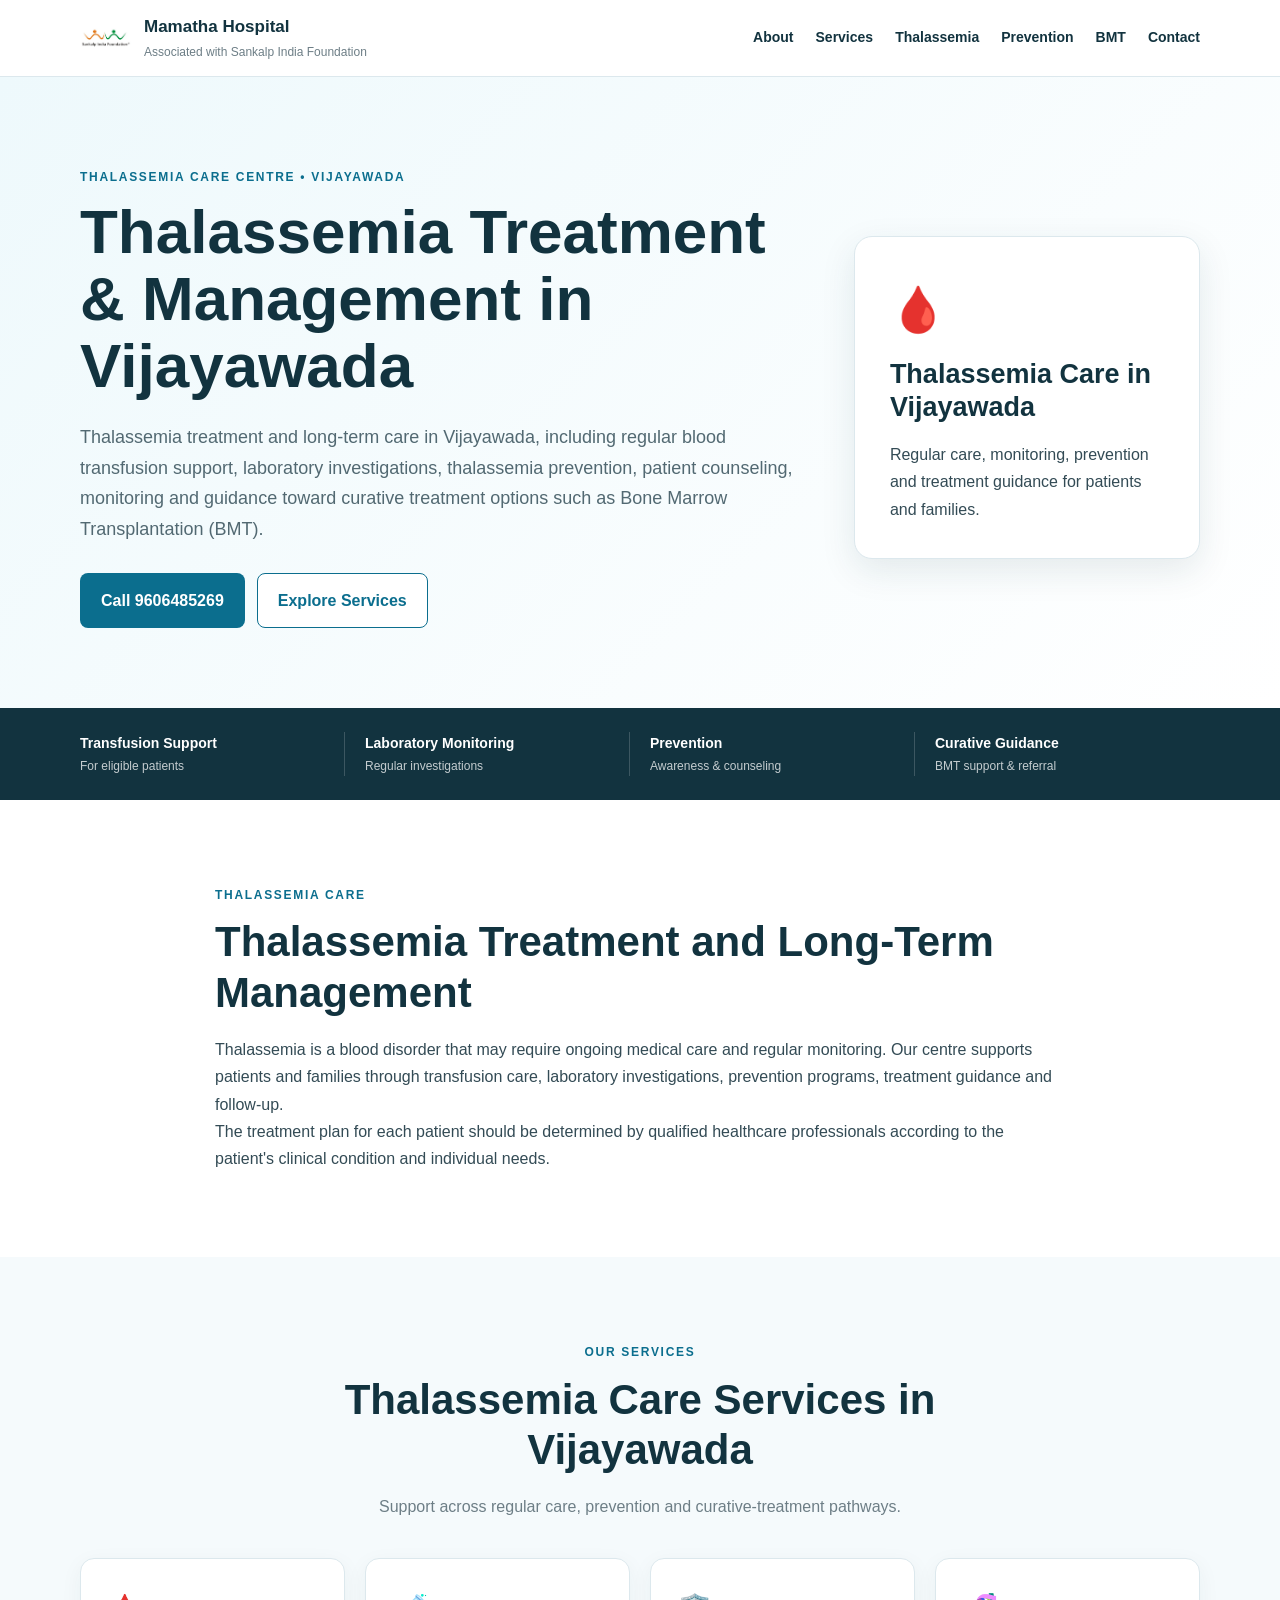
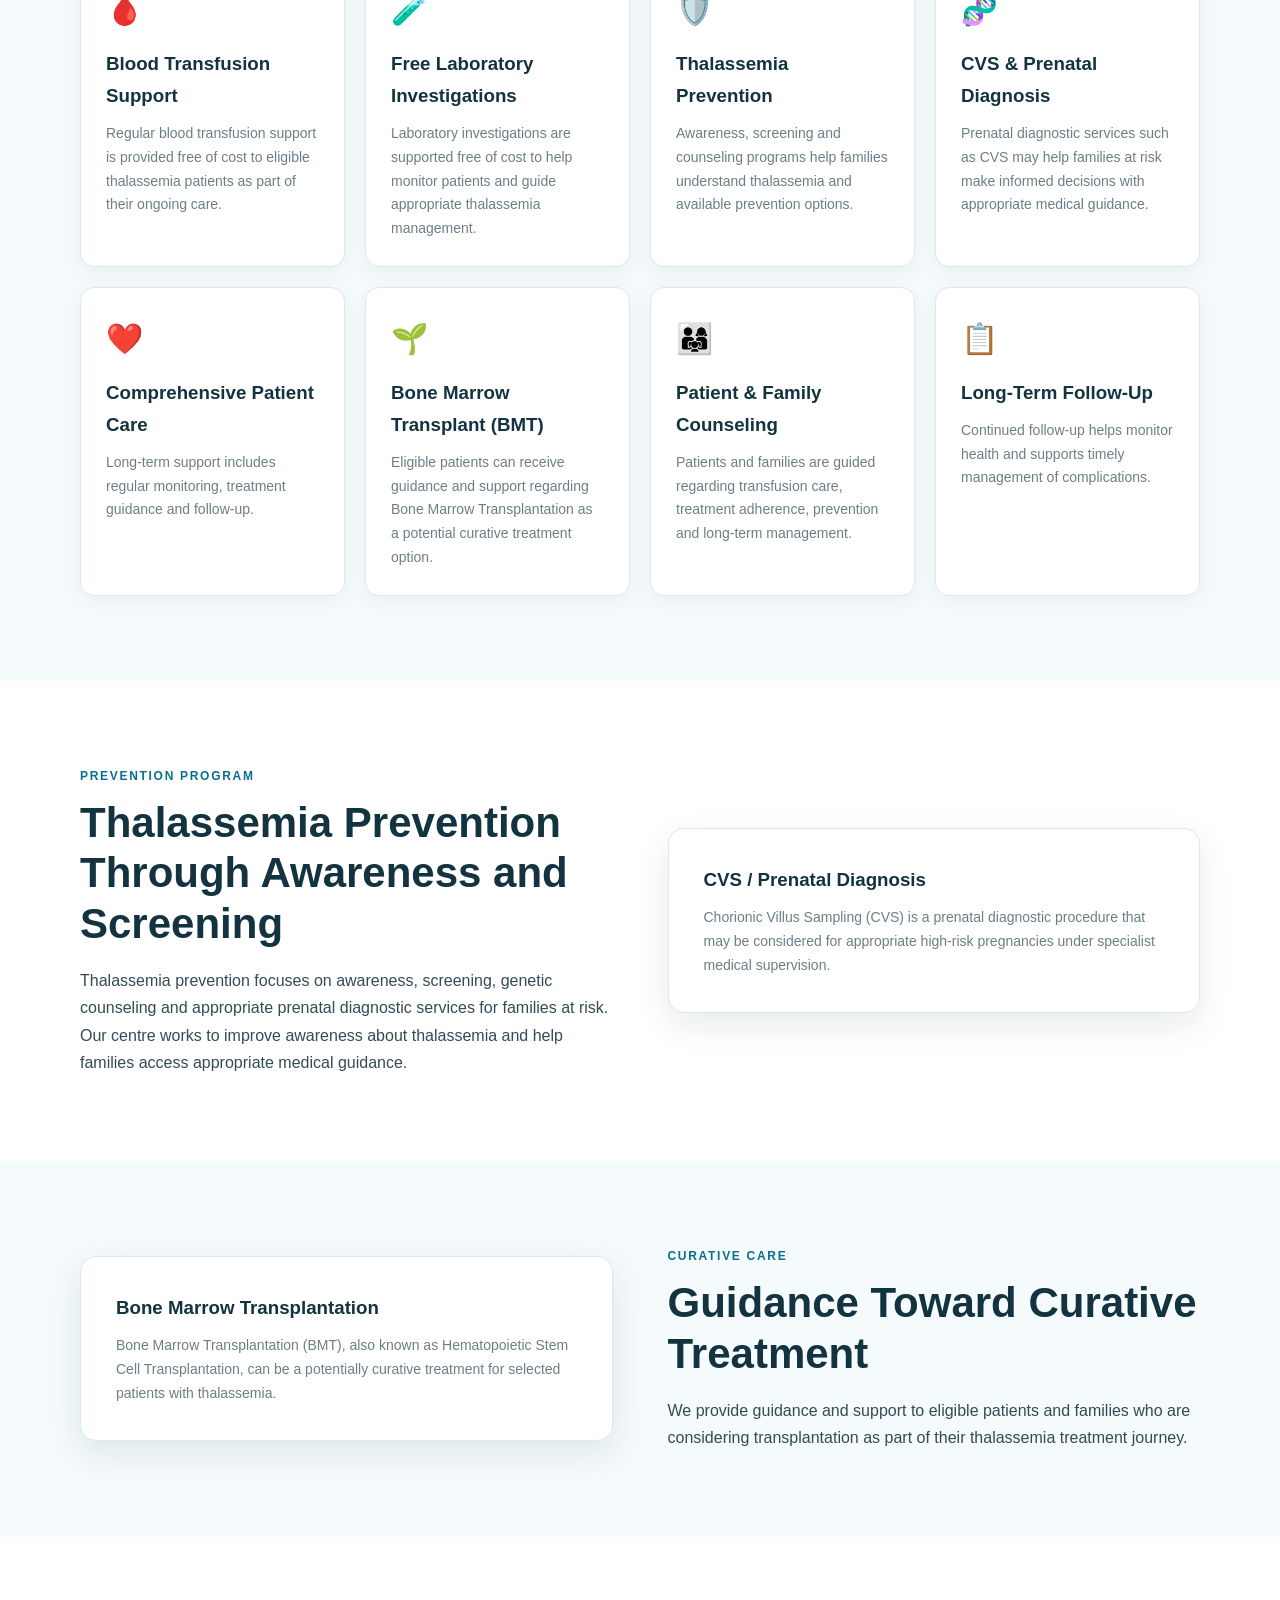
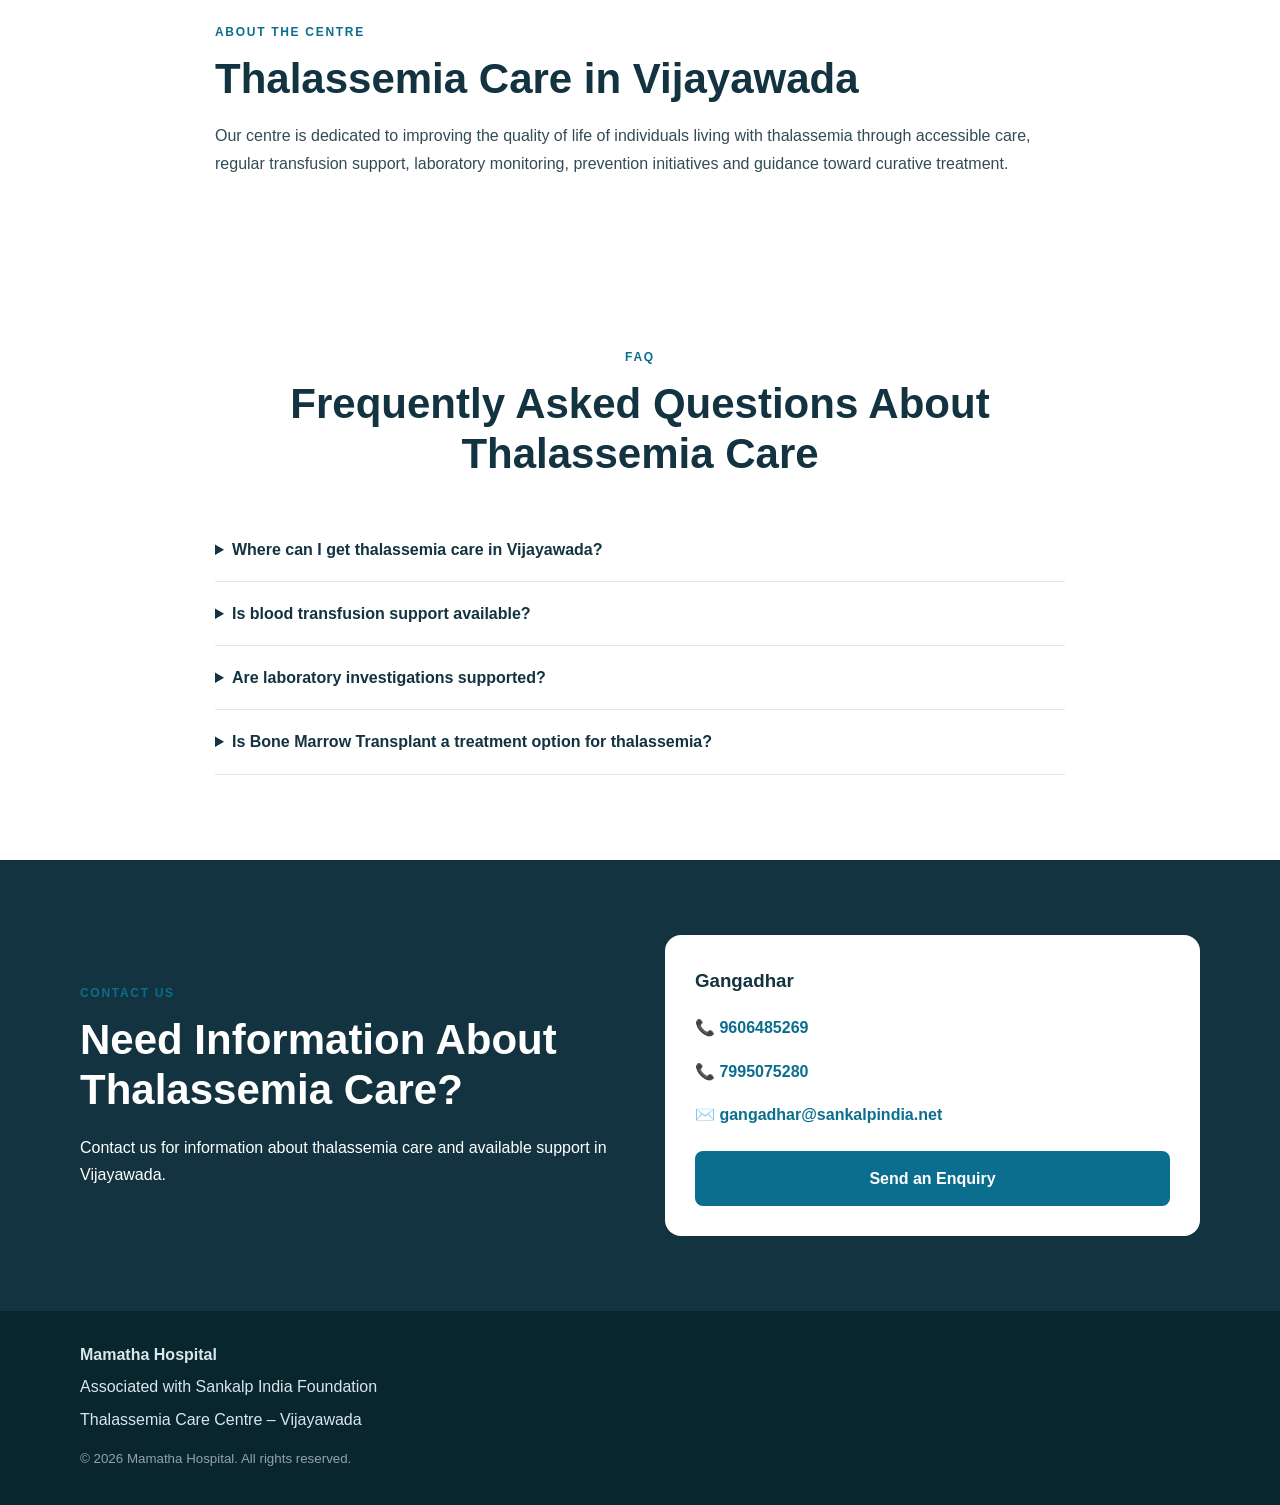
==== commit 54a24907: "Update index.html" ====
--- a/index.html
+++ b/index.html
@@ -110,10 +110,11 @@
             </h1>
 
             <p class="hero-copy">
-                Comprehensive support for individuals and families affected
-                by thalassemia, including transfusion support, laboratory
-                monitoring, prevention programs, counseling and guidance
-                toward curative treatment options.
+                Thalassemia treatment and long-term care in Vijayawada,
+                including regular blood transfusion support, laboratory
+                investigations, thalassemia prevention, patient counseling,
+                monitoring and guidance toward curative treatment options
+                such as Bone Marrow Transplantation (BMT).
             </p>
 
             <div class="hero-actions">
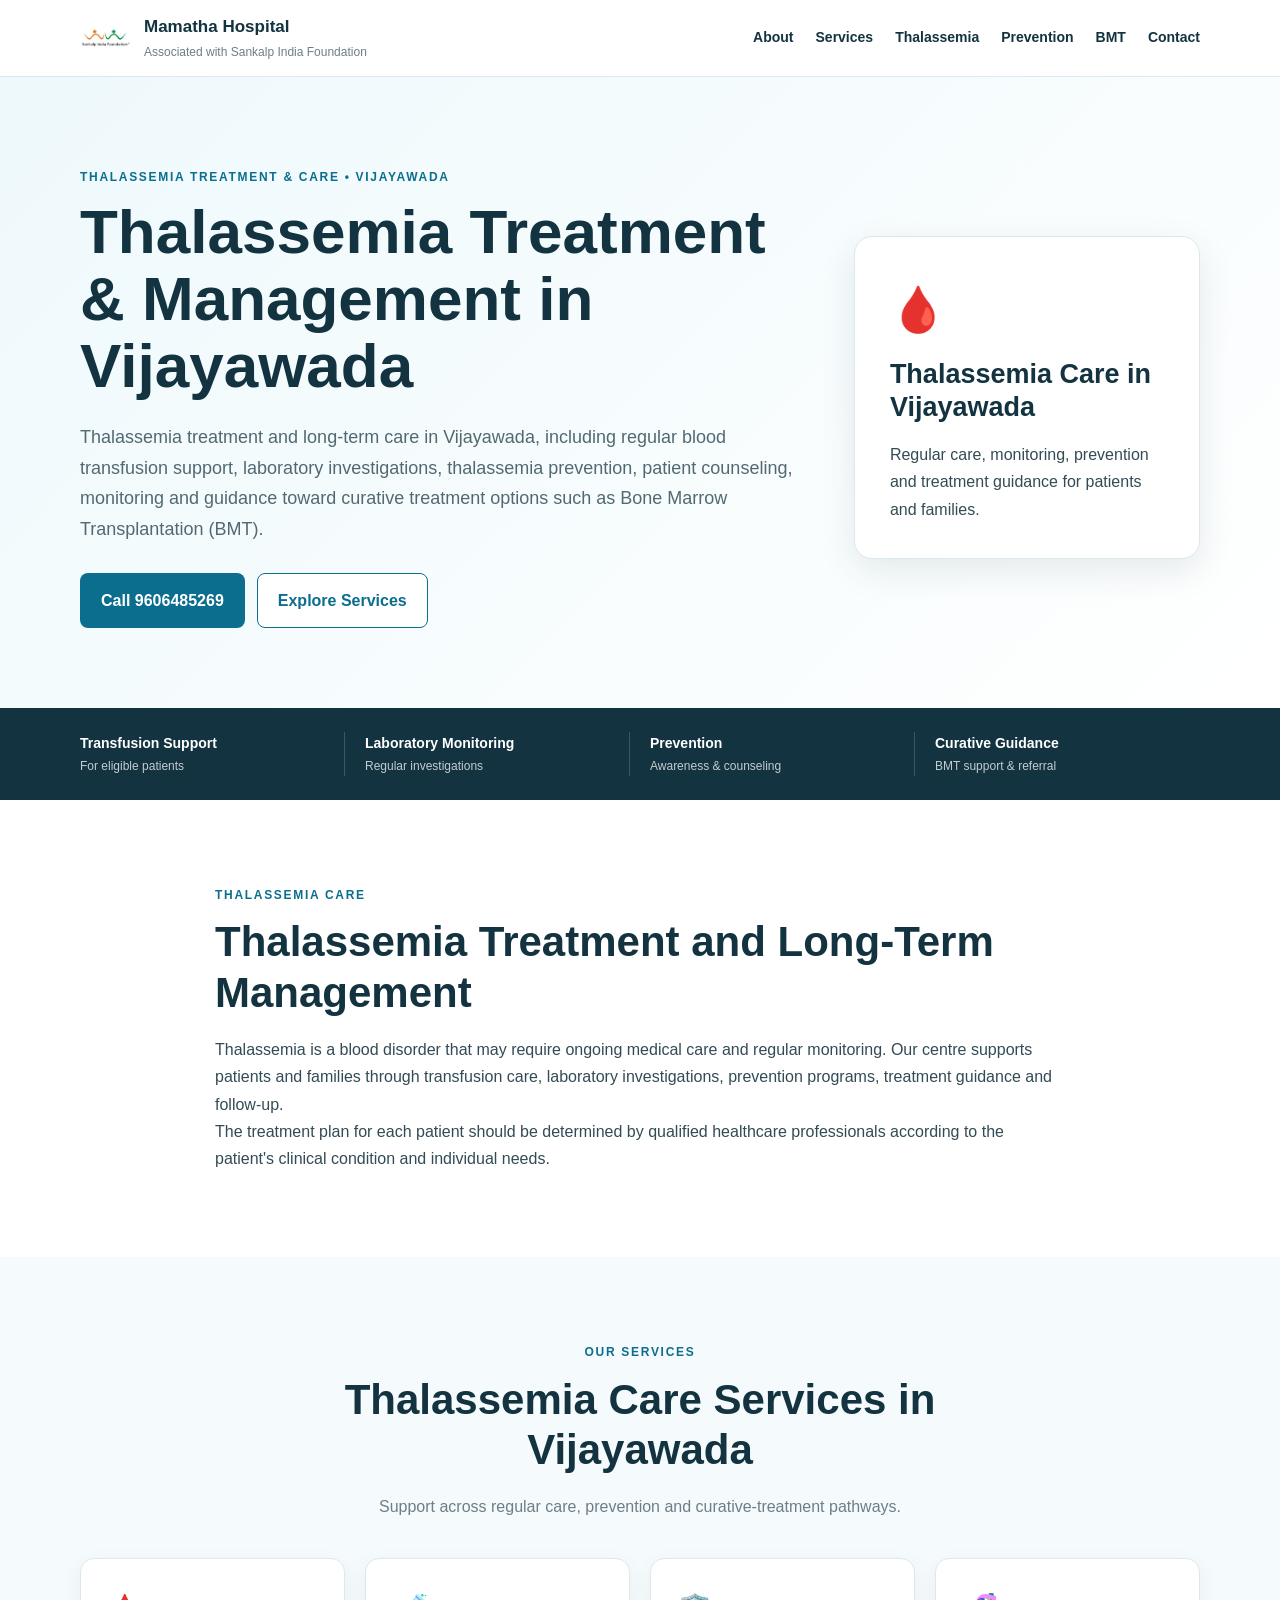
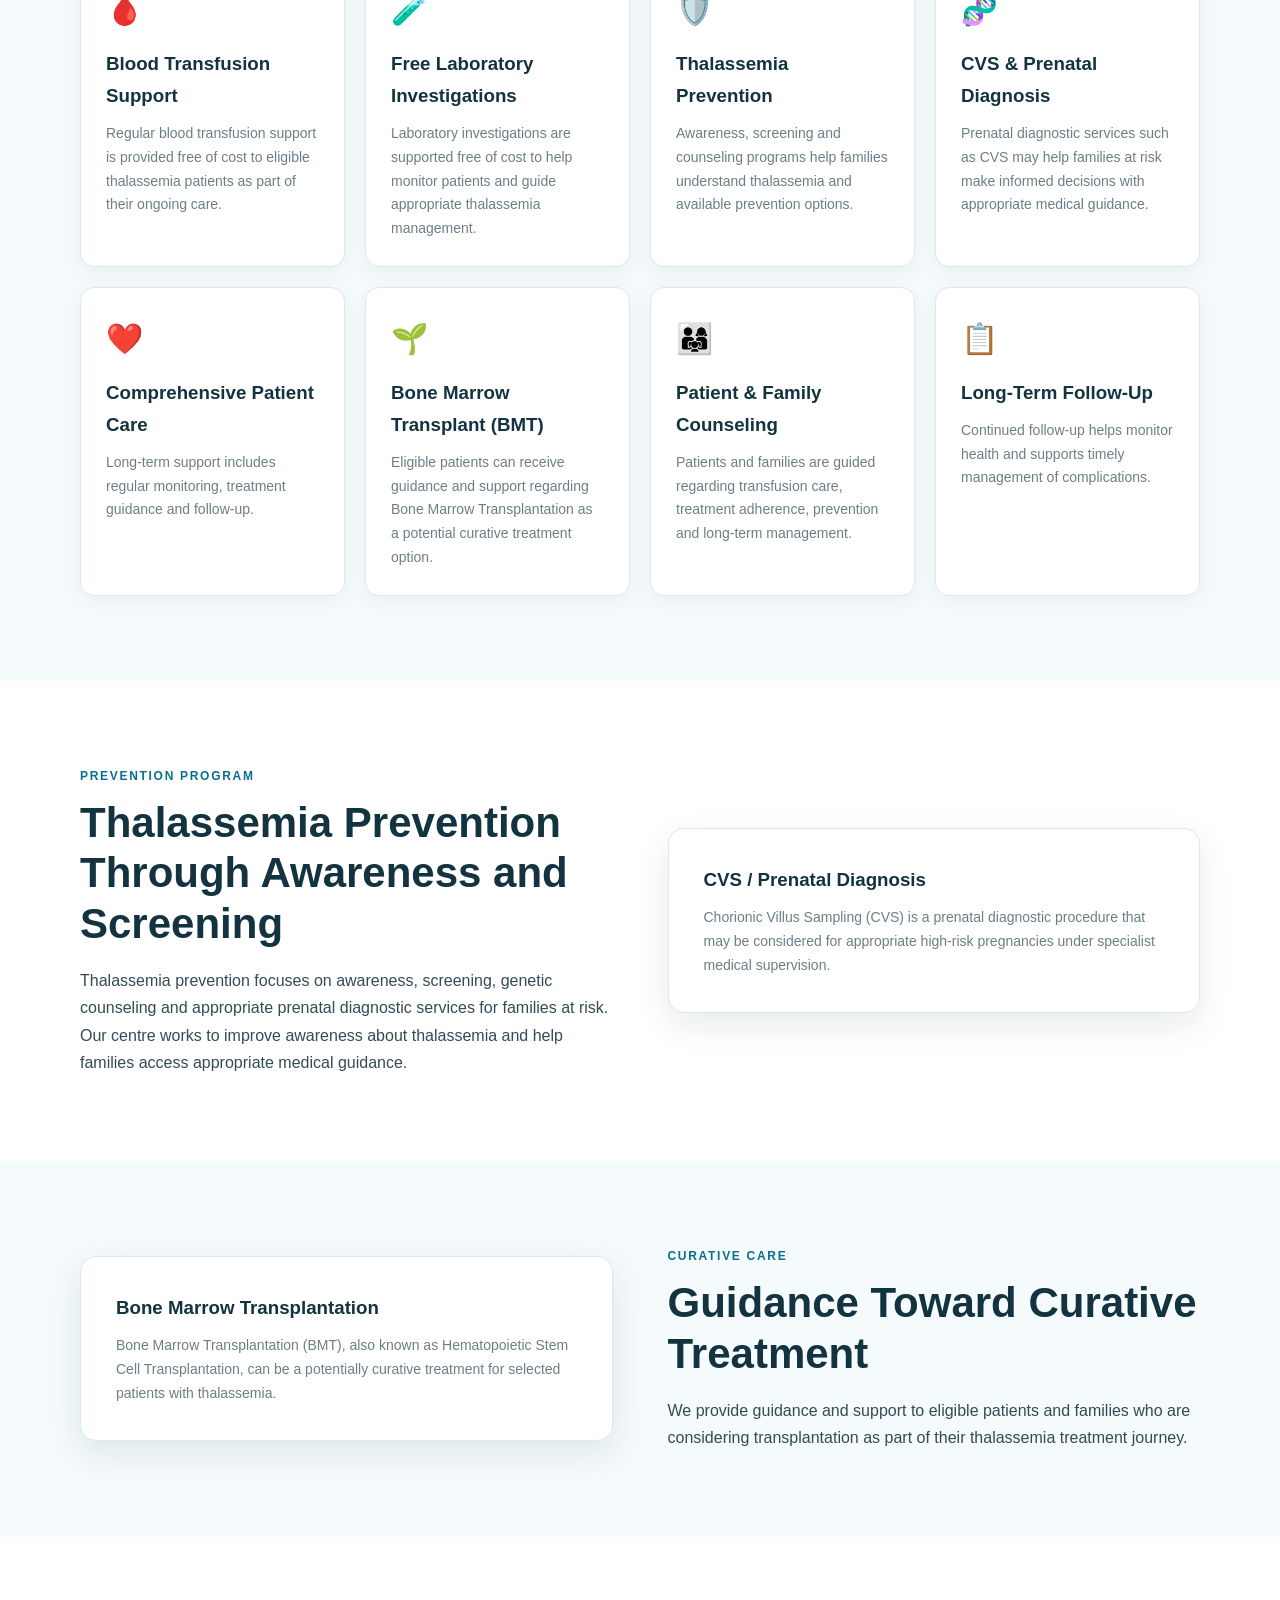
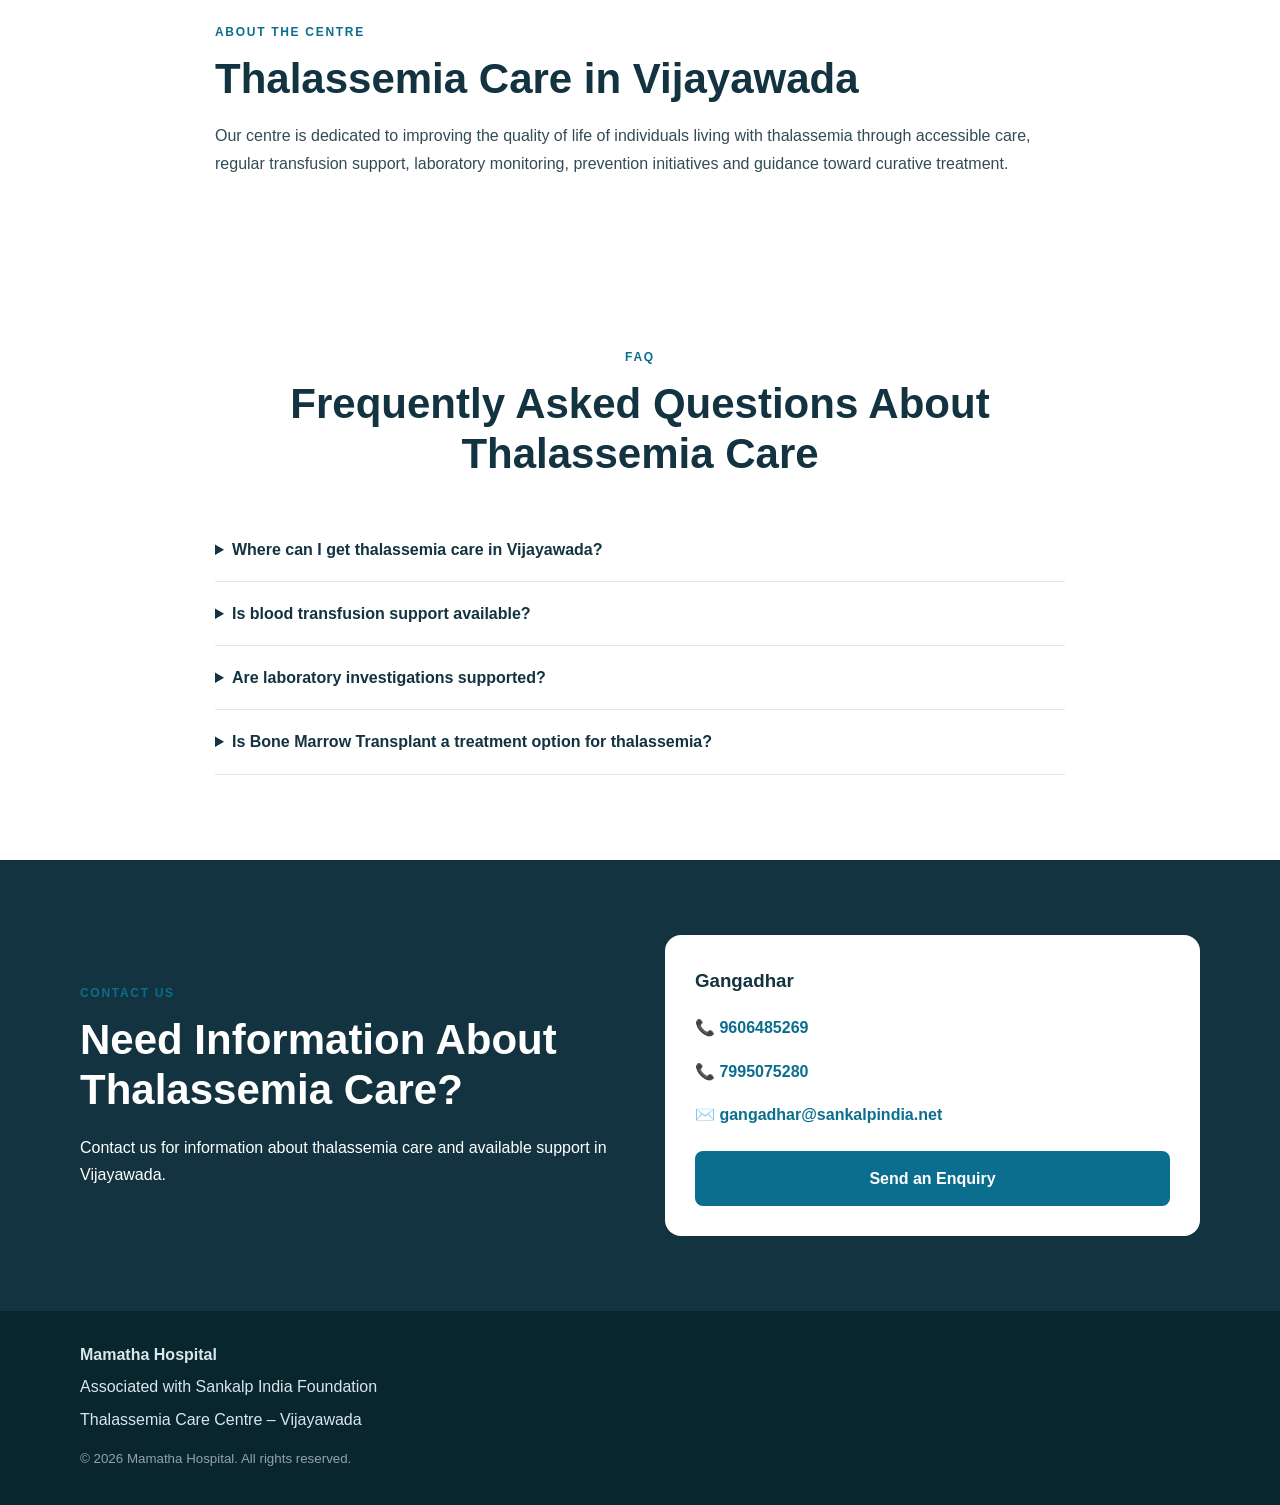
==== commit 702eaa44: "Update index.html" ====
--- a/index.html
+++ b/index.html
@@ -102,7 +102,7 @@
         <div>
 
             <p class="eyebrow">
-                THALASSEMIA CARE CENTRE • VIJAYAWADA
+                THALASSEMIA TREATMENT & CARE • VIJAYAWADA
             </p>
 
             <h1>
